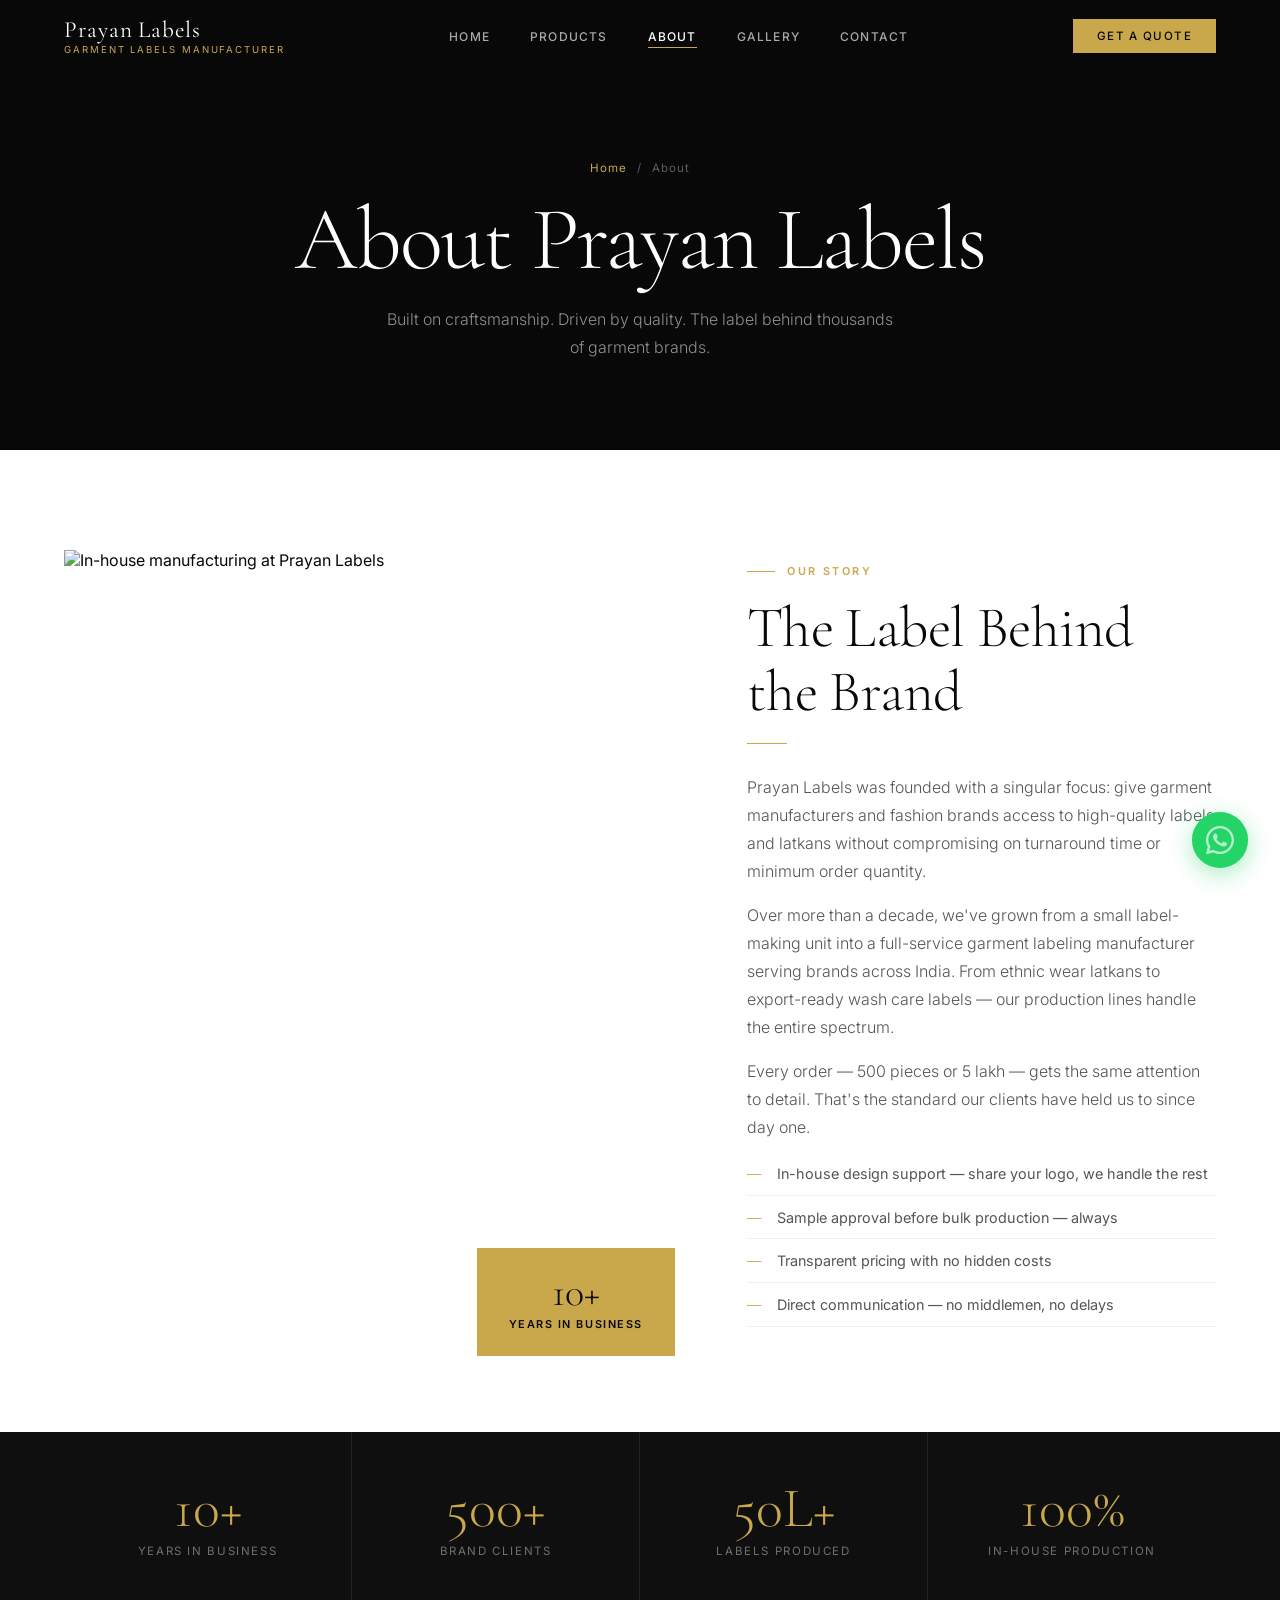
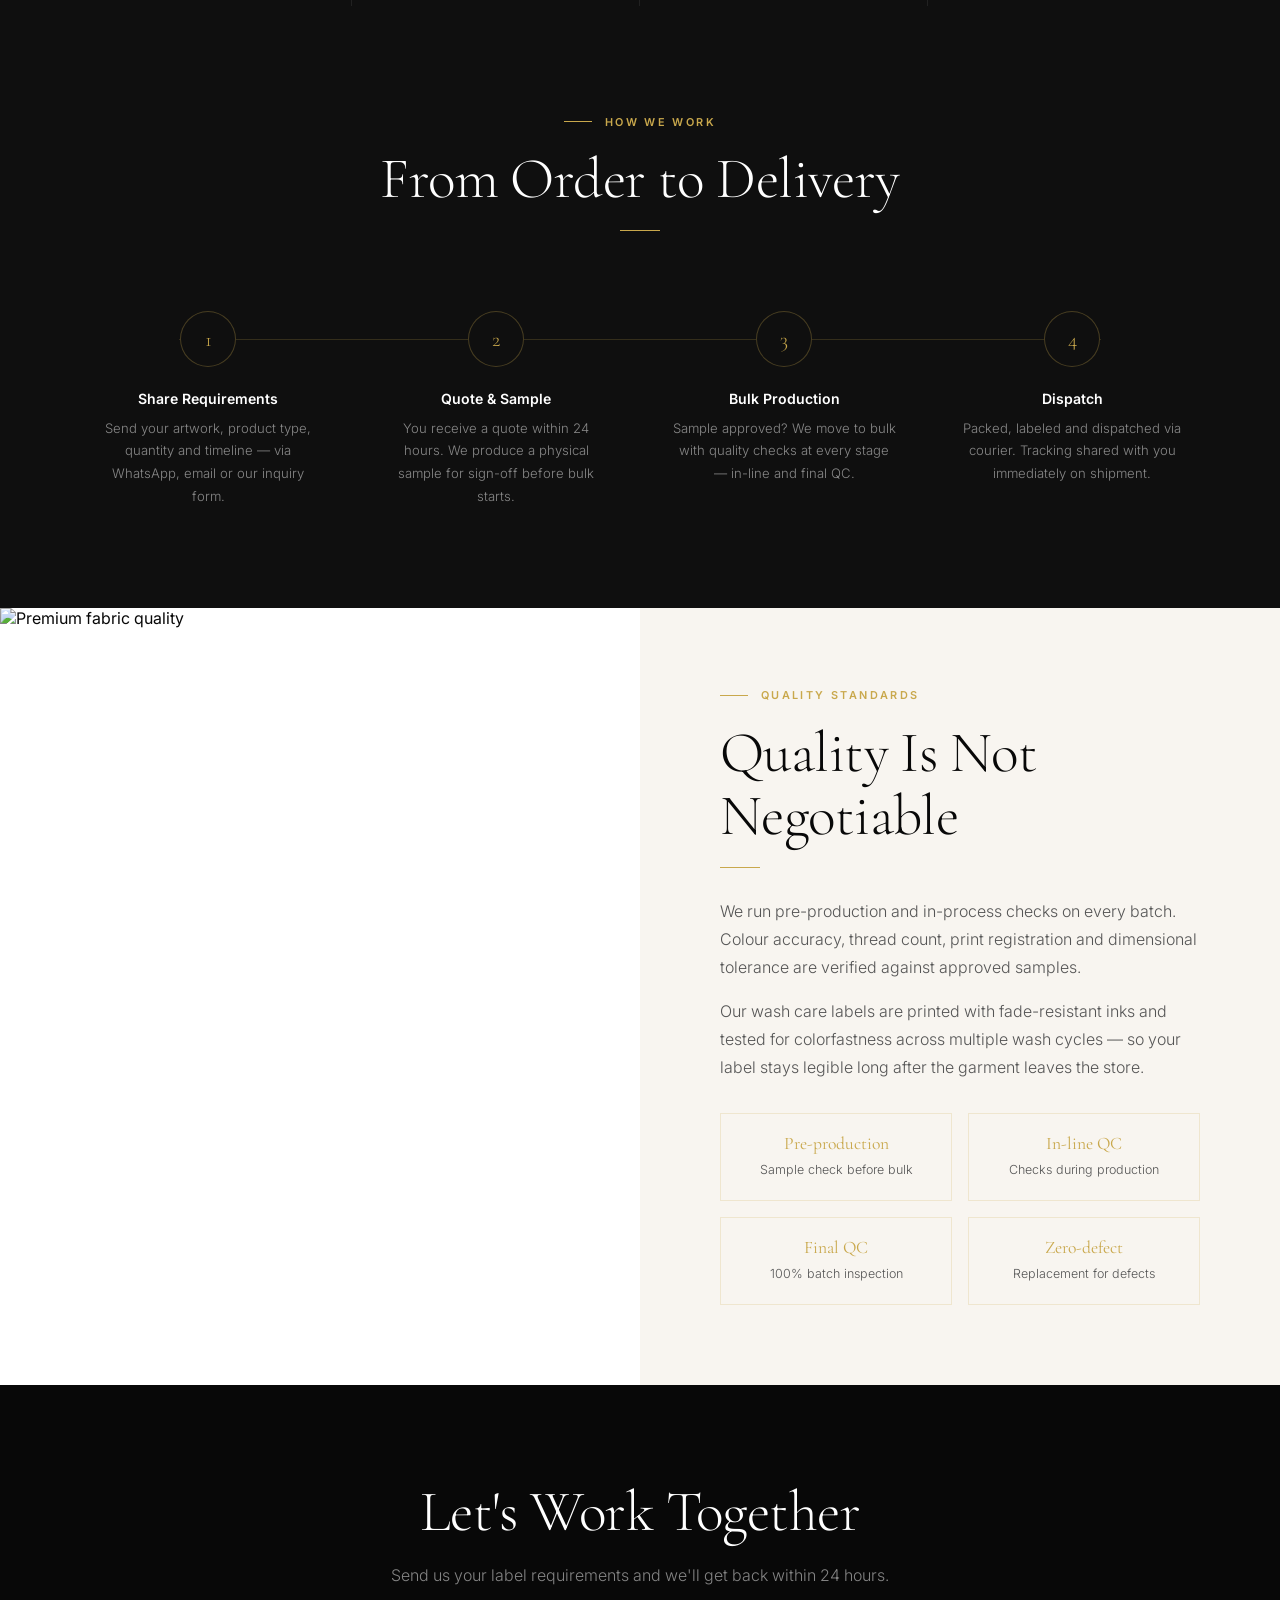
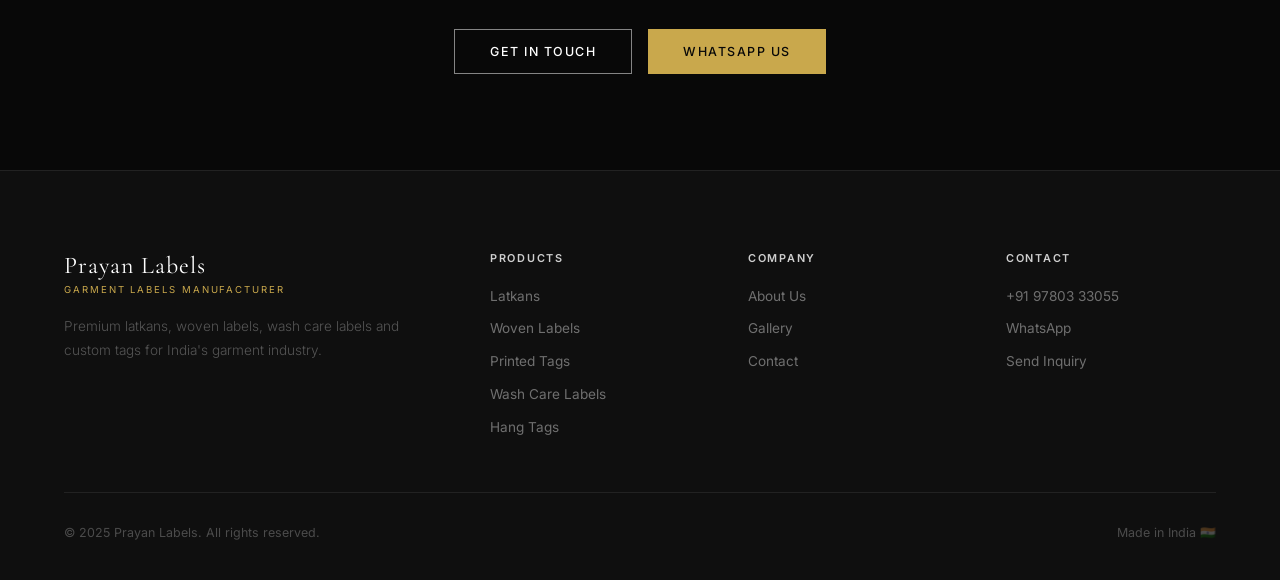
==== about.html @ 13239ad0 "Luxury redesign — editorial layouts, real Unsplash images, Cormorant Garamond typography" ====
<!DOCTYPE html>
<html lang="en">
<head>
  <meta charset="UTF-8" />
  <meta name="viewport" content="width=device-width, initial-scale=1.0" />
  <meta name="description" content="About Prayan Labels — our story, manufacturing capability and quality standards." />
  <title>About Us | Prayan Labels</title>
  <link rel="stylesheet" href="css/style.css" />
  <link rel="icon" href="data:image/svg+xml,<svg xmlns='http://www.w3.org/2000/svg' viewBox='0 0 32 32'><rect width='32' height='32' fill='%23080808'/><text y='23' x='6' font-size='18' fill='%23c9a84c' font-family='Georgia'>P</text></svg>" />
</head>
<body>

<header class="nav nav--transparent">
  <div class="container nav__inner">
    <a href="index.html" class="nav__logo"><span class="nav__logo-name">Prayan Labels</span><span class="nav__logo-tag">Garment Labels Manufacturer</span></a>
    <nav class="nav__links">
      <a href="index.html">Home</a><a href="products.html">Products</a><a href="about.html">About</a><a href="gallery.html">Gallery</a><a href="contact.html">Contact</a>
    </nav>
    <a href="contact.html" class="btn btn-gold nav__cta">Get a Quote</a>
    <button class="nav__hamburger" aria-label="Toggle menu"><span></span><span></span><span></span></button>
  </div>
</header>
<nav class="nav__mobile">
  <a href="index.html">Home</a><a href="products.html">Products</a><a href="about.html">About</a><a href="gallery.html">Gallery</a><a href="contact.html">Contact</a>
  <a href="contact.html" class="btn btn-gold" style="margin-top:0.5rem;justify-content:center;">Get a Quote</a>
</nav>

<main>

<section class="page-hero">
  <div class="page-hero__bg" style="background-image:url('https://images.unsplash.com/photo-1604176354204-9268737fd5b7?auto=format&fit=crop&w=1600&q=80');"></div>
  <div class="page-hero__overlay"></div>
  <div class="page-hero__content">
    <nav class="breadcrumb"><a href="index.html">Home</a><span>/</span><span>About</span></nav>
    <h1>About Prayan Labels</h1>
    <p>Built on craftsmanship. Driven by quality. The label behind thousands of garment brands.</p>
  </div>
</section>

<!-- OUR STORY -->
<section class="section">
  <div class="container">
    <div class="about-grid">
      <div class="about-img-wrap">
        <img src="https://images.unsplash.com/photo-1604176354204-9268737fd5b7?auto=format&fit=crop&w=800&q=80" alt="In-house manufacturing at Prayan Labels" loading="lazy"/>
        <div class="about-badge">
          <strong>10+</strong>
          <span>Years in Business</span>
        </div>
      </div>
      <div>
        <span class="eyebrow">Our Story</span>
        <h2>The Label Behind the Brand</h2>
        <div class="gold-line"></div>
        <p>Prayan Labels was founded with a singular focus: give garment manufacturers and fashion brands access to high-quality labels and latkans without compromising on turnaround time or minimum order quantity.</p>
        <p style="margin-top:1rem;">Over more than a decade, we've grown from a small label-making unit into a full-service garment labeling manufacturer serving brands across India. From ethnic wear latkans to export-ready wash care labels — our production lines handle the entire spectrum.</p>
        <p style="margin-top:1rem;">Every order — 500 pieces or 5 lakh — gets the same attention to detail. That's the standard our clients have held us to since day one.</p>
        <ul class="value-list">
          <li>In-house design support — share your logo, we handle the rest</li>
          <li>Sample approval before bulk production — always</li>
          <li>Transparent pricing with no hidden costs</li>
          <li>Direct communication — no middlemen, no delays</li>
        </ul>
      </div>
    </div>
  </div>
</section>

<!-- STATS -->
<section class="section--dark">
  <div class="container">
    <div class="stats-row">
      <div class="stat"><div class="stat__num">10+</div><div class="stat__label">Years in Business</div></div>
      <div class="stat"><div class="stat__num">500+</div><div class="stat__label">Brand Clients</div></div>
      <div class="stat"><div class="stat__num">50L+</div><div class="stat__label">Labels Produced</div></div>
      <div class="stat"><div class="stat__num">100%</div><div class="stat__label">In-house Production</div></div>
    </div>
  </div>
</section>

<!-- PROCESS -->
<section class="section section--dark">
  <div class="container">
    <div style="text-align:center;margin-bottom:5rem;">
      <span class="eyebrow" style="justify-content:center;">How We Work</span>
      <h2>From Order to Delivery</h2>
      <div class="gold-line gold-line--center"></div>
    </div>
    <div class="process-steps">
      <div class="step">
        <div class="step__num">1</div>
        <h4>Share Requirements</h4>
        <p>Send your artwork, product type, quantity and timeline — via WhatsApp, email or our inquiry form.</p>
      </div>
      <div class="step">
        <div class="step__num">2</div>
        <h4>Quote &amp; Sample</h4>
        <p>You receive a quote within 24 hours. We produce a physical sample for sign-off before bulk starts.</p>
      </div>
      <div class="step">
        <div class="step__num">3</div>
        <h4>Bulk Production</h4>
        <p>Sample approved? We move to bulk with quality checks at every stage — in-line and final QC.</p>
      </div>
      <div class="step">
        <div class="step__num">4</div>
        <h4>Dispatch</h4>
        <p>Packed, labeled and dispatched via courier. Tracking shared with you immediately on shipment.</p>
      </div>
    </div>
  </div>
</section>

<!-- QUALITY EDITORIAL SPLIT -->
<div class="editorial">
  <div class="editorial__img">
    <img src="https://images.unsplash.com/photo-1558769132-cb1aea458c5e?auto=format&fit=crop&w=900&q=80" alt="Premium fabric quality" loading="lazy"/>
  </div>
  <div class="editorial__body">
    <span class="eyebrow">Quality Standards</span>
    <h2>Quality Is Not Negotiable</h2>
    <div class="gold-line"></div>
    <p>We run pre-production and in-process checks on every batch. Colour accuracy, thread count, print registration and dimensional tolerance are verified against approved samples.</p>
    <p style="margin-top:1rem;">Our wash care labels are printed with fade-resistant inks and tested for colorfastness across multiple wash cycles — so your label stays legible long after the garment leaves the store.</p>
    <div style="display:grid;grid-template-columns:1fr 1fr;gap:1rem;margin-top:2rem;">
      <div style="border:1px solid rgba(201,168,76,0.2);padding:1.2rem;text-align:center;">
        <div style="font-family:var(--serif);font-size:1.1rem;color:var(--gold);margin-bottom:0.3rem;">Pre-production</div>
        <p style="font-size:0.78rem;">Sample check before bulk</p>
      </div>
      <div style="border:1px solid rgba(201,168,76,0.2);padding:1.2rem;text-align:center;">
        <div style="font-family:var(--serif);font-size:1.1rem;color:var(--gold);margin-bottom:0.3rem;">In-line QC</div>
        <p style="font-size:0.78rem;">Checks during production</p>
      </div>
      <div style="border:1px solid rgba(201,168,76,0.2);padding:1.2rem;text-align:center;">
        <div style="font-family:var(--serif);font-size:1.1rem;color:var(--gold);margin-bottom:0.3rem;">Final QC</div>
        <p style="font-size:0.78rem;">100% batch inspection</p>
      </div>
      <div style="border:1px solid rgba(201,168,76,0.2);padding:1.2rem;text-align:center;">
        <div style="font-family:var(--serif);font-size:1.1rem;color:var(--gold);margin-bottom:0.3rem;">Zero-defect</div>
        <p style="font-size:0.78rem;">Replacement for defects</p>
      </div>
    </div>
  </div>
</div>

<section class="cta-banner">
  <div class="cta-banner__bg" style="background-image:url('https://images.unsplash.com/photo-1469334031218-e382a71b716b?auto=format&fit=crop&w=1600&q=80');"></div>
  <div class="container cta-banner__content">
    <h2>Let's Work Together</h2>
    <p>Send us your label requirements and we'll get back within 24 hours.</p>
    <div class="cta-actions">
      <a href="contact.html" class="btn btn-outline-white">Get in Touch</a>
      <a href="https://wa.me/919780333055" target="_blank" rel="noopener" class="btn btn-gold">WhatsApp Us</a>
    </div>
  </div>
</section>

</main>

<footer class="footer">
  <div class="container">
    <div class="footer__grid">
      <div><div class="footer__brand-name">Prayan Labels</div><div class="footer__brand-tag">Garment Labels Manufacturer</div><p class="footer__desc">Premium latkans, woven labels, wash care labels and custom tags for India's garment industry.</p></div>
      <div class="footer__col"><h5>Products</h5><ul><li><a href="products.html#latkans">Latkans</a></li><li><a href="products.html#woven">Woven Labels</a></li><li><a href="products.html#printed">Printed Tags</a></li><li><a href="products.html#washcare">Wash Care Labels</a></li><li><a href="products.html#hang">Hang Tags</a></li></ul></div>
      <div class="footer__col"><h5>Company</h5><ul><li><a href="about.html">About Us</a></li><li><a href="gallery.html">Gallery</a></li><li><a href="contact.html">Contact</a></li></ul></div>
      <div class="footer__col"><h5>Contact</h5><ul><li><a href="tel:+919780333055">+91 97803 33055</a></li><li><a href="https://wa.me/919780333055" target="_blank" rel="noopener">WhatsApp</a></li><li><a href="contact.html">Send Inquiry</a></li></ul></div>
    </div>
    <div class="footer__bottom"><span>© 2025 Prayan Labels. All rights reserved.</span><span>Made in India 🇮🇳</span></div>
  </div>
</footer>

<a href="https://wa.me/919780333055?text=Hello%2C%20I%27m%20interested%20in%20your%20labels%20and%20latkans." class="wa-float" target="_blank" rel="noopener" aria-label="Chat on WhatsApp">
  <svg viewBox="0 0 24 24"><path d="M17.472 14.382c-.297-.149-1.758-.867-2.03-.967-.273-.099-.471-.148-.67.15-.197.297-.767.966-.94 1.164-.173.199-.347.223-.644.075-.297-.15-1.255-.463-2.39-1.475-.883-.788-1.48-1.761-1.653-2.059-.173-.297-.018-.458.13-.606.134-.133.298-.347.446-.52.149-.174.198-.298.298-.497.099-.198.05-.371-.025-.52-.075-.149-.669-1.612-.916-2.207-.242-.579-.487-.5-.669-.51-.173-.008-.371-.01-.57-.01-.198 0-.52.074-.792.372-.272.297-1.04 1.016-1.04 2.479 0 1.462 1.065 2.875 1.213 3.074.149.198 2.096 3.2 5.077 4.487.709.306 1.262.489 1.694.625.712.227 1.36.195 1.871.118.571-.085 1.758-.719 2.006-1.413.248-.694.248-1.289.173-1.413-.074-.124-.272-.198-.57-.347z"/><path d="M12 0C5.373 0 0 5.373 0 12c0 2.123.554 4.112 1.525 5.84L.057 23.486a.5.5 0 00.614.614l5.644-1.468A11.953 11.953 0 0012 24c6.627 0 12-5.373 12-12S18.627 0 12 0zm0 22c-1.96 0-3.803-.537-5.38-1.47l-.386-.232-3.35.871.871-3.35-.232-.386A9.96 9.96 0 012 12C2 6.477 6.477 2 12 2s10 4.477 10 10-4.477 10-10 10z"/></svg>
</a>
<script src="js/main.js"></script>
</body>
</html>
---- css/style.css ----
/* =============================================
   PRAYAN LABELS — Luxury Redesign
   Palette: Jet Black / Champagne Gold / White
   ============================================= */

@import url('https://fonts.googleapis.com/css2?family=Cormorant+Garamond:ital,wght@0,300;0,400;0,600;0,700;1,300;1,400&family=Inter:wght@300;400;500;600&display=swap');

/* ---------- Variables ---------- */
:root {
  --black:      #080808;
  --off-black:  #0f0f0f;
  --charcoal:   #1c1c1c;
  --mid-grey:   #555;
  --light-grey: #999;
  --border:     rgba(255,255,255,0.08);
  --cream:      #f8f5f0;
  --off-white:  #f2ede8;
  --white:      #ffffff;
  --gold:       #c9a84c;
  --gold-light: #e2c27a;
  --gold-dark:  #9a7a30;
  --gold-dim:   rgba(201,168,76,0.15);

  --serif:  'Cormorant Garamond', Georgia, serif;
  --sans:   'Inter', system-ui, sans-serif;

  --nav-h:  72px;
  --max-w:  1240px;
  --r:      4px;
  --r-lg:   12px;
  --ease:   cubic-bezier(0.25, 0.46, 0.45, 0.94);
}

/* ---------- Reset ---------- */
*, *::before, *::after { box-sizing: border-box; margin: 0; padding: 0; }
html { scroll-behavior: smooth; font-size: 16px; }
body {
  font-family: var(--sans);
  background: var(--white);
  color: var(--black);
  -webkit-font-smoothing: antialiased;
  overflow-x: hidden;
}
img { display: block; max-width: 100%; height: auto; }
a { color: inherit; text-decoration: none; }
ul { list-style: none; }
button { cursor: pointer; border: none; background: none; font-family: inherit; }

/* ---------- Container ---------- */
.container { width: 90%; max-width: var(--max-w); margin-inline: auto; }

/* ---------- Typography ---------- */
h1, h2, h3, h4 { font-family: var(--serif); line-height: 1.1; }
h1 { font-size: clamp(3rem, 7vw, 6.5rem); font-weight: 300; letter-spacing: -0.02em; }
h2 { font-size: clamp(2.2rem, 4.5vw, 4rem); font-weight: 300; letter-spacing: -0.01em; }
h3 { font-size: clamp(1.4rem, 2.5vw, 2rem); font-weight: 400; }
h4 { font-size: 1.1rem; font-weight: 600; font-family: var(--sans); }
p  { line-height: 1.75; color: var(--mid-grey); font-weight: 300; }

.eyebrow {
  display: inline-flex;
  align-items: center;
  gap: 0.8rem;
  font-family: var(--sans);
  font-size: 0.68rem;
  font-weight: 600;
  letter-spacing: 0.22em;
  text-transform: uppercase;
  color: var(--gold);
  margin-bottom: 1.2rem;
}
.eyebrow::before {
  content: '';
  display: block;
  width: 28px;
  height: 1px;
  background: var(--gold);
}

.gold-line {
  width: 40px;
  height: 1px;
  background: var(--gold);
  margin: 1.2rem 0 1.8rem;
}
.gold-line--center { margin-inline: auto; }

/* ---------- Buttons ---------- */
.btn {
  display: inline-flex;
  align-items: center;
  gap: 0.6rem;
  padding: 0.9rem 2.2rem;
  font-family: var(--sans);
  font-size: 0.78rem;
  font-weight: 500;
  letter-spacing: 0.12em;
  text-transform: uppercase;
  border-radius: 0;
  transition: all 0.3s var(--ease);
  white-space: nowrap;
}

.btn-gold {
  background: var(--gold);
  color: var(--black);
}
.btn-gold:hover {
  background: var(--gold-light);
  transform: translateY(-2px);
  box-shadow: 0 8px 30px rgba(201,168,76,0.3);
}

.btn-dark {
  background: var(--black);
  color: var(--white);
  border: 1px solid var(--black);
}
.btn-dark:hover {
  background: var(--charcoal);
  transform: translateY(-2px);
}

.btn-outline-dark {
  border: 1px solid var(--black);
  color: var(--black);
}
.btn-outline-dark:hover {
  background: var(--black);
  color: var(--white);
}

.btn-outline-white {
  border: 1px solid rgba(255,255,255,0.5);
  color: var(--white);
}
.btn-outline-white:hover {
  border-color: var(--white);
  background: rgba(255,255,255,0.08);
}

/* ---------- NAV ---------- */
.nav {
  position: fixed;
  top: 0; left: 0; right: 0;
  z-index: 999;
  height: var(--nav-h);
  transition: background 0.4s, box-shadow 0.4s;
}
.nav--transparent { background: transparent; }
.nav--solid {
  background: rgba(8,8,8,0.96);
  backdrop-filter: blur(16px);
  box-shadow: 0 1px 0 var(--border);
}

.nav__inner {
  display: flex;
  align-items: center;
  justify-content: space-between;
  height: 100%;
}

.nav__logo {
  display: flex;
  flex-direction: column;
  line-height: 1.15;
}
.nav__logo-name {
  font-family: var(--serif);
  font-size: 1.45rem;
  font-weight: 400;
  color: var(--white);
  letter-spacing: 0.04em;
}
.nav__logo-tag {
  font-size: 0.6rem;
  letter-spacing: 0.2em;
  text-transform: uppercase;
  color: var(--gold);
}

.nav__links {
  display: flex;
  align-items: center;
  gap: 2.5rem;
}
.nav__links a {
  font-size: 0.75rem;
  font-weight: 500;
  letter-spacing: 0.1em;
  text-transform: uppercase;
  color: rgba(255,255,255,0.65);
  position: relative;
  transition: color 0.25s;
}
.nav__links a::after {
  content: '';
  position: absolute;
  bottom: -4px; left: 0;
  width: 0; height: 1px;
  background: var(--gold);
  transition: width 0.3s var(--ease);
}
.nav__links a:hover,
.nav__links a.active { color: var(--white); }
.nav__links a:hover::after,
.nav__links a.active::after { width: 100%; }

.nav__cta {
  font-size: 0.72rem;
  padding: 0.65rem 1.5rem;
}

.nav__hamburger {
  display: none;
  flex-direction: column;
  gap: 5px;
  padding: 4px;
}
.nav__hamburger span {
  display: block;
  width: 24px; height: 1.5px;
  background: var(--white);
  border-radius: 1px;
  transition: all 0.3s;
}
.nav__hamburger.open span:nth-child(1) { transform: translateY(6.5px) rotate(45deg); }
.nav__hamburger.open span:nth-child(2) { opacity: 0; }
.nav__hamburger.open span:nth-child(3) { transform: translateY(-6.5px) rotate(-45deg); }

.nav__mobile {
  display: none;
  position: fixed;
  top: var(--nav-h); left: 0; right: 0;
  background: var(--off-black);
  border-bottom: 1px solid var(--border);
  padding: 2rem 5%;
  flex-direction: column;
  gap: 1.5rem;
  z-index: 998;
}
.nav__mobile a {
  font-size: 0.85rem;
  font-weight: 500;
  letter-spacing: 0.08em;
  text-transform: uppercase;
  color: rgba(255,255,255,0.6);
  padding-bottom: 1rem;
  border-bottom: 1px solid var(--border);
  transition: color 0.2s;
}
.nav__mobile a:hover { color: var(--gold); }
.nav__mobile.open { display: flex; }

/* ---------- HERO ---------- */
.hero {
  min-height: 100vh;
  display: grid;
  place-items: center;
  position: relative;
  overflow: hidden;
  background: var(--black);
}

.hero__bg {
  position: absolute;
  inset: 0;
  background-size: cover;
  background-position: center;
  background-attachment: fixed;
  opacity: 0.45;
  transform: scale(1.05);
  transition: transform 8s ease;
}
.hero__bg.loaded { transform: scale(1); }

.hero__overlay {
  position: absolute;
  inset: 0;
  background: linear-gradient(
    160deg,
    rgba(8,8,8,0.8) 0%,
    rgba(8,8,8,0.4) 50%,
    rgba(8,8,8,0.75) 100%
  );
}

.hero__content {
  position: relative;
  z-index: 2;
  text-align: center;
  padding: 8rem 1rem 6rem;
  max-width: 900px;
}

.hero__eyebrow {
  display: inline-flex;
  align-items: center;
  gap: 1rem;
  font-size: 0.68rem;
  font-weight: 500;
  letter-spacing: 0.28em;
  text-transform: uppercase;
  color: var(--gold);
  margin-bottom: 2rem;
}
.hero__eyebrow span { width: 40px; height: 1px; background: var(--gold); display: block; }

.hero h1 {
  color: var(--white);
  margin-bottom: 1.5rem;
  font-style: italic;
}
.hero h1 em { font-style: normal; color: var(--gold); }

.hero__sub {
  font-size: 1.1rem;
  color: rgba(255,255,255,0.55);
  max-width: 520px;
  margin: 0 auto 3rem;
  font-weight: 300;
  line-height: 1.8;
}

.hero__actions {
  display: flex;
  gap: 1rem;
  justify-content: center;
  flex-wrap: wrap;
}

.hero__scroll {
  position: absolute;
  bottom: 2.5rem;
  left: 50%;
  transform: translateX(-50%);
  display: flex;
  flex-direction: column;
  align-items: center;
  gap: 0.5rem;
  cursor: pointer;
}
.hero__scroll-text {
  font-size: 0.62rem;
  letter-spacing: 0.2em;
  text-transform: uppercase;
  color: rgba(255,255,255,0.35);
  writing-mode: vertical-lr;
  transform: rotate(180deg);
}
.hero__scroll-line {
  width: 1px;
  height: 50px;
  background: linear-gradient(to bottom, rgba(201,168,76,0.8), transparent);
  animation: scrollLine 2s ease-in-out infinite;
}
@keyframes scrollLine {
  0%,100% { opacity:1; transform: scaleY(1) translateY(0); }
  50% { opacity:0.4; transform: scaleY(0.6) translateY(10px); }
}

/* ---------- MARQUEE ---------- */
.marquee-strip {
  background: var(--gold);
  padding: 0.9rem 0;
  overflow: hidden;
}
.marquee-track {
  display: flex;
  gap: 3rem;
  white-space: nowrap;
  animation: marquee 30s linear infinite;
  width: max-content;
}
.marquee-item {
  display: flex;
  align-items: center;
  gap: 0.8rem;
  font-size: 0.7rem;
  font-weight: 600;
  letter-spacing: 0.16em;
  text-transform: uppercase;
  color: var(--black);
}
@keyframes marquee {
  from { transform: translateX(0); }
  to   { transform: translateX(-50%); }
}

/* ---------- SECTIONS ---------- */
.section { padding: 100px 0; }
.section--sm { padding: 60px 0; }
.section--dark {
  background: var(--off-black);
  color: var(--white);
}
.section--dark h2, .section--dark h3 { color: var(--white); }
.section--dark p { color: rgba(255,255,255,0.5); }
.section--cream { background: var(--cream); }

/* ---------- EDITORIAL SPLIT ---------- */
.editorial {
  display: grid;
  grid-template-columns: 1fr 1fr;
  min-height: 600px;
}
.editorial--reverse { direction: rtl; }
.editorial--reverse > * { direction: ltr; }

.editorial__img {
  overflow: hidden;
  position: relative;
}
.editorial__img img {
  width: 100%;
  height: 100%;
  object-fit: cover;
  transition: transform 0.8s var(--ease);
}
.editorial__img:hover img { transform: scale(1.04); }

.editorial__body {
  display: flex;
  flex-direction: column;
  justify-content: center;
  padding: 5rem;
  background: var(--cream);
}
.editorial__body--dark {
  background: var(--off-black);
}
.editorial__body--dark h2,
.editorial__body--dark h3 { color: var(--white); }
.editorial__body--dark p { color: rgba(255,255,255,0.5); }

/* ---------- PRODUCT CARD ---------- */
.products-grid {
  display: grid;
  grid-template-columns: repeat(auto-fill, minmax(300px, 1fr));
  gap: 1.5px;
  background: rgba(0,0,0,0.08);
  border: 1.5px solid rgba(0,0,0,0.08);
}

.product-card {
  overflow: hidden;
  position: relative;
  background: var(--white);
  cursor: pointer;
}
.product-card:hover .product-card__img img { transform: scale(1.07); }
.product-card:hover .product-card__overlay { opacity: 1; }

.product-card__img {
  overflow: hidden;
  aspect-ratio: 3/2;
  background: var(--cream);
}
.product-card__img img {
  width: 100%; height: 100%;
  object-fit: cover;
  transition: transform 0.7s var(--ease);
}

.product-card__overlay {
  position: absolute;
  inset: 0;
  background: linear-gradient(to top, rgba(8,8,8,0.85) 0%, rgba(8,8,8,0.1) 60%);
  opacity: 0;
  transition: opacity 0.4s;
  display: flex;
  align-items: flex-end;
  padding: 1.5rem;
}
.product-card__overlay-cta {
  font-size: 0.72rem;
  letter-spacing: 0.14em;
  text-transform: uppercase;
  color: var(--gold);
  font-weight: 500;
  display: flex;
  align-items: center;
  gap: 0.5rem;
}
.product-card__overlay-cta::after {
  content: '→';
}

.product-card__body { padding: 1.6rem; }
.product-card__tag {
  font-size: 0.65rem;
  font-weight: 600;
  letter-spacing: 0.16em;
  text-transform: uppercase;
  color: var(--gold);
  margin-bottom: 0.5rem;
}
.product-card__name {
  font-family: var(--serif);
  font-size: 1.35rem;
  font-weight: 400;
  margin-bottom: 0.5rem;
  letter-spacing: 0.01em;
}
.product-card__desc { font-size: 0.85rem; line-height: 1.7; }

/* ---------- PRODUCTS GRID (products page) ---------- */
.products-full-grid {
  display: grid;
  grid-template-columns: repeat(auto-fill, minmax(320px, 1fr));
  gap: 2rem;
}
.product-full-card {
  border: 1px solid rgba(0,0,0,0.08);
  overflow: hidden;
  transition: box-shadow 0.35s, transform 0.35s;
}
.product-full-card:hover {
  box-shadow: 0 20px 60px rgba(0,0,0,0.12);
  transform: translateY(-4px);
}
.product-full-card__img {
  overflow: hidden;
  aspect-ratio: 4/3;
  background: var(--cream);
}
.product-full-card__img img {
  width:100%; height:100%;
  object-fit:cover;
  transition: transform 0.7s var(--ease);
}
.product-full-card:hover .product-full-card__img img { transform: scale(1.06); }
.product-full-card__body { padding: 1.8rem; }
.product-full-card__tag {
  font-size: 0.65rem;
  font-weight: 600;
  letter-spacing: 0.16em;
  text-transform: uppercase;
  color: var(--gold);
  margin-bottom: 0.5rem;
}
.product-full-card__name {
  font-family: var(--serif);
  font-size: 1.5rem;
  font-weight: 400;
  margin-bottom: 0.6rem;
}
.product-full-card__desc { font-size: 0.88rem; }

/* ---------- STATS ---------- */
.stats-row {
  display: grid;
  grid-template-columns: repeat(4, 1fr);
}
.stat {
  padding: 3rem 2rem;
  text-align: center;
  border-right: 1px solid var(--border);
}
.stat:last-child { border-right: none; }
.stat__num {
  font-family: var(--serif);
  font-size: 3.5rem;
  font-weight: 300;
  color: var(--gold);
  line-height: 1;
  margin-bottom: 0.5rem;
}
.stat__label {
  font-size: 0.72rem;
  letter-spacing: 0.14em;
  text-transform: uppercase;
  color: rgba(255,255,255,0.4);
}

/* ---------- USP GRID ---------- */
.usp-grid {
  display: grid;
  grid-template-columns: repeat(auto-fill, minmax(240px, 1fr));
  gap: 3rem;
}
.usp-card { }
.usp-card__icon {
  width: 44px; height: 44px;
  border: 1px solid rgba(201,168,76,0.3);
  display: flex;
  align-items: center;
  justify-content: center;
  margin-bottom: 1.2rem;
  color: var(--gold);
}
.usp-card h4 { font-family: var(--sans); margin-bottom: 0.6rem; font-size: 0.95rem; }
.usp-card p { font-size: 0.88rem; }

/* ---------- GALLERY ---------- */
.gallery-grid-luxury {
  display: grid;
  grid-template-columns: repeat(12, 1fr);
  grid-template-rows: auto;
  gap: 6px;
}
.gallery-item-luxury {
  overflow: hidden;
  background: var(--cream);
  cursor: pointer;
}
.gallery-item-luxury img {
  width: 100%; height: 100%;
  object-fit: cover;
  transition: transform 0.6s var(--ease);
  display: block;
}
.gallery-item-luxury:hover img { transform: scale(1.06); }

/* Asymmetric layout */
.g1 { grid-column: span 7; min-height: 480px; }
.g2 { grid-column: span 5; min-height: 480px; }
.g3 { grid-column: span 4; min-height: 360px; }
.g4 { grid-column: span 4; min-height: 360px; }
.g5 { grid-column: span 4; min-height: 360px; }
.g6 { grid-column: span 6; min-height: 360px; }
.g7 { grid-column: span 6; min-height: 360px; }

/* ---------- ABOUT PAGE ---------- */
.about-grid {
  display: grid;
  grid-template-columns: 5fr 4fr;
  gap: 6rem;
  align-items: center;
}
.about-img-wrap {
  position: relative;
}
.about-img-wrap img {
  width: 100%;
  aspect-ratio: 3/4;
  object-fit: cover;
}
.about-badge {
  position: absolute;
  bottom: -1.5rem;
  right: -1.5rem;
  background: var(--gold);
  color: var(--black);
  padding: 1.5rem 2rem;
  text-align: center;
}
.about-badge strong {
  display: block;
  font-family: var(--serif);
  font-size: 2.5rem;
  font-weight: 300;
  line-height: 1;
}
.about-badge span {
  font-size: 0.68rem;
  letter-spacing: 0.14em;
  text-transform: uppercase;
  font-weight: 600;
}

.value-list { margin-top: 1.5rem; display: flex; flex-direction: column; gap: 0.8rem; }
.value-list li {
  display: flex;
  align-items: flex-start;
  gap: 1rem;
  font-size: 0.9rem;
  color: var(--mid-grey);
  padding-bottom: 0.8rem;
  border-bottom: 1px solid rgba(0,0,0,0.06);
}
.value-list li::before {
  content: '—';
  color: var(--gold);
  flex-shrink: 0;
  font-weight: 300;
}

/* ---------- PROCESS STEPS ---------- */
.process-steps {
  display: grid;
  grid-template-columns: repeat(4, 1fr);
  gap: 0;
  position: relative;
}
.process-steps::before {
  content: '';
  position: absolute;
  top: 28px;
  left: 10%;
  right: 10%;
  height: 1px;
  background: rgba(201,168,76,0.2);
}
.step {
  padding: 0 2rem;
  text-align: center;
  position: relative;
}
.step__num {
  width: 56px; height: 56px;
  border: 1px solid rgba(201,168,76,0.3);
  border-radius: 50%;
  display: flex;
  align-items: center;
  justify-content: center;
  font-family: var(--serif);
  font-size: 1.3rem;
  font-weight: 300;
  color: var(--gold);
  margin: 0 auto 1.5rem;
  background: var(--off-black);
  position: relative;
  z-index: 1;
}
.step h4 { font-family: var(--sans); font-size: 0.88rem; margin-bottom: 0.6rem; color: var(--white); }
.step p { font-size: 0.82rem; }

/* ---------- CONTACT ---------- */
.contact-wrap {
  display: grid;
  grid-template-columns: 5fr 7fr;
  gap: 5rem;
  align-items: start;
}
.contact-info-item {
  display: flex;
  gap: 1.2rem;
  margin-bottom: 2rem;
  padding-bottom: 2rem;
  border-bottom: 1px solid rgba(0,0,0,0.07);
}
.contact-info-item:last-child { border-bottom: none; }
.contact-icon {
  width: 42px; height: 42px;
  border: 1px solid rgba(201,168,76,0.25);
  display: flex;
  align-items: center;
  justify-content: center;
  color: var(--gold);
  flex-shrink: 0;
}
.contact-label {
  font-size: 0.65rem;
  letter-spacing: 0.14em;
  text-transform: uppercase;
  color: var(--light-grey);
  margin-bottom: 0.3rem;
}
.contact-value { font-weight: 500; font-size: 0.95rem; }

.form-wrap { background: var(--cream); padding: 3rem; }
.form-group { margin-bottom: 1.2rem; }
.form-group label {
  display: block;
  font-size: 0.7rem;
  font-weight: 600;
  letter-spacing: 0.12em;
  text-transform: uppercase;
  color: var(--mid-grey);
  margin-bottom: 0.5rem;
}
.form-group input,
.form-group textarea,
.form-group select {
  width: 100%;
  padding: 0.9rem 1rem;
  border: 1px solid rgba(0,0,0,0.12);
  border-radius: 0;
  font-family: var(--sans);
  font-size: 0.92rem;
  background: var(--white);
  color: var(--black);
  outline: none;
  transition: border-color 0.2s;
  appearance: none;
}
.form-group input:focus,
.form-group textarea:focus,
.form-group select:focus { border-color: var(--gold); }
.form-group textarea { resize: vertical; min-height: 120px; }
.form-row { display: grid; grid-template-columns: 1fr 1fr; gap: 1rem; }

/* ---------- PAGE HERO (inner pages) ---------- */
.page-hero {
  min-height: 50vh;
  display: grid;
  place-items: center;
  position: relative;
  overflow: hidden;
  background: var(--black);
  text-align: center;
  padding-top: var(--nav-h);
}
.page-hero__bg {
  position: absolute;
  inset: 0;
  background-size: cover;
  background-position: center;
  opacity: 0.3;
}
.page-hero__overlay {
  position: absolute;
  inset: 0;
  background: linear-gradient(to bottom, rgba(8,8,8,0.6), rgba(8,8,8,0.8));
}
.page-hero__content {
  position: relative;
  z-index: 2;
  padding: 4rem 1rem;
}
.page-hero h1 { color: var(--white); margin-bottom: 1rem; }
.page-hero p { color: rgba(255,255,255,0.55); max-width: 520px; margin-inline: auto; }

.breadcrumb {
  display: flex;
  justify-content: center;
  gap: 0.6rem;
  font-size: 0.72rem;
  letter-spacing: 0.1em;
  color: rgba(255,255,255,0.35);
  margin-bottom: 1rem;
}
.breadcrumb a { color: var(--gold); }

/* ---------- CTA BANNER ---------- */
.cta-banner {
  background: var(--black);
  padding: 6rem 0;
  text-align: center;
  position: relative;
  overflow: hidden;
}
.cta-banner__bg {
  position: absolute;
  inset: 0;
  background-size: cover;
  background-position: center;
  opacity: 0.12;
}
.cta-banner__content { position: relative; z-index: 1; }
.cta-banner h2 { color: var(--white); margin-bottom: 1rem; }
.cta-banner p { color: rgba(255,255,255,0.5); margin-bottom: 2.5rem; }
.cta-banner .cta-actions {
  display: flex;
  gap: 1rem;
  justify-content: center;
  flex-wrap: wrap;
}

/* ---------- FOOTER ---------- */
.footer {
  background: var(--off-black);
  border-top: 1px solid var(--border);
  padding: 5rem 0 2.5rem;
}
.footer__grid {
  display: grid;
  grid-template-columns: 1.8fr 1fr 1fr 1fr;
  gap: 3rem;
  padding-bottom: 3.5rem;
  border-bottom: 1px solid var(--border);
  margin-bottom: 2rem;
}
.footer__brand-name {
  font-family: var(--serif);
  font-size: 1.5rem;
  color: var(--white);
  letter-spacing: 0.04em;
  margin-bottom: 0.2rem;
}
.footer__brand-tag {
  font-size: 0.6rem;
  letter-spacing: 0.2em;
  text-transform: uppercase;
  color: var(--gold);
  margin-bottom: 1.2rem;
}
.footer__desc { font-size: 0.85rem; line-height: 1.8; }
.footer__col h5 {
  font-family: var(--sans);
  font-size: 0.68rem;
  font-weight: 600;
  letter-spacing: 0.16em;
  text-transform: uppercase;
  color: rgba(255,255,255,0.8);
  margin-bottom: 1.2rem;
}
.footer__col ul { display: flex; flex-direction: column; gap: 0.8rem; }
.footer__col ul li a {
  font-size: 0.85rem;
  color: rgba(255,255,255,0.4);
  transition: color 0.2s;
}
.footer__col ul li a:hover { color: var(--gold); }
.footer__bottom {
  display: flex;
  justify-content: space-between;
  align-items: center;
  font-size: 0.78rem;
  color: rgba(255,255,255,0.25);
}

/* ---------- WHATSAPP FLOAT ---------- */
.wa-float {
  position: fixed;
  bottom: 2rem; right: 2rem;
  z-index: 900;
  width: 56px; height: 56px;
  background: #25d366;
  border-radius: 50%;
  display: flex;
  align-items: center;
  justify-content: center;
  box-shadow: 0 6px 24px rgba(37,211,102,0.4);
  transition: transform 0.25s, box-shadow 0.25s;
}
.wa-float:hover { transform: scale(1.1); box-shadow: 0 10px 36px rgba(37,211,102,0.5); }
.wa-float svg { width: 28px; height: 28px; fill: #fff; }
.wa-float::before {
  content: '';
  position: absolute;
  inset: 0;
  border-radius: 50%;
  background: #25d366;
  opacity: 0.35;
  animation: waPulse 2.8s ease-out infinite;
}
@keyframes waPulse {
  0%   { transform: scale(1); opacity: 0.35; }
  100% { transform: scale(2.2); opacity: 0; }
}

/* ---------- CLIENTS GRID ---------- */
.clients-grid {
  display: grid;
  grid-template-columns: repeat(auto-fill, minmax(160px, 1fr));
  gap: 1px;
  background: rgba(0,0,0,0.07);
}
.client-logo {
  aspect-ratio: 3/2;
  background: var(--white);
  display: flex;
  align-items: center;
  justify-content: center;
  font-size: 0.68rem;
  letter-spacing: 0.12em;
  text-transform: uppercase;
  color: var(--light-grey);
  transition: background 0.2s;
}
.client-logo:hover { background: var(--cream); }

/* ---------- TESTIMONIAL ---------- */
.testimonial-grid {
  display: grid;
  grid-template-columns: repeat(auto-fit, minmax(300px, 1fr));
  gap: 1.5px;
  background: rgba(0,0,0,0.07);
}
.testimonial-card {
  background: var(--white);
  padding: 2.5rem;
}
.testimonial-card blockquote {
  font-family: var(--serif);
  font-size: 1.15rem;
  font-style: italic;
  font-weight: 300;
  line-height: 1.7;
  color: var(--black);
  margin-bottom: 1.5rem;
}
.testimonial-card blockquote::before {
  content: '"';
  font-size: 3rem;
  color: var(--gold);
  line-height: 0;
  vertical-align: -0.5rem;
  margin-right: 0.2rem;
  font-family: var(--serif);
}
.testimonial-cite { font-size: 0.8rem; color: var(--light-grey); }
.testimonial-cite strong { display: block; color: var(--black); font-size: 0.88rem; margin-bottom: 0.2rem; }

/* ---------- FAQ ---------- */
.faq-list { max-width: 720px; margin: 0 auto; }
.faq-item {
  border-bottom: 1px solid rgba(0,0,0,0.08);
}
.faq-item summary {
  list-style: none;
  padding: 1.4rem 0;
  display: flex;
  justify-content: space-between;
  align-items: center;
  cursor: pointer;
  font-weight: 500;
  font-size: 0.95rem;
}
.faq-item summary::-webkit-details-marker { display: none; }
.faq-item summary .faq-icon {
  width: 24px; height: 24px;
  border: 1px solid rgba(201,168,76,0.4);
  display: flex; align-items: center; justify-content: center;
  color: var(--gold);
  font-size: 1rem;
  flex-shrink: 0;
  transition: transform 0.3s;
}
.faq-item[open] summary .faq-icon { transform: rotate(45deg); }
.faq-body { padding: 0 0 1.4rem; font-size: 0.9rem; color: var(--mid-grey); line-height: 1.8; }

/* ---------- FADE IN ON SCROLL ---------- */
.reveal {
  opacity: 0;
  transform: translateY(30px);
  transition: opacity 0.7s var(--ease), transform 0.7s var(--ease);
}
.reveal.visible { opacity: 1; transform: none; }
.reveal-delay-1 { transition-delay: 0.1s; }
.reveal-delay-2 { transition-delay: 0.2s; }
.reveal-delay-3 { transition-delay: 0.3s; }

/* ---------- RESPONSIVE ---------- */
@media (max-width: 1024px) {
  .editorial { grid-template-columns: 1fr; min-height: auto; }
  .editorial--reverse { direction: ltr; }
  .editorial__body { padding: 3rem; }
  .about-grid { grid-template-columns: 1fr; gap: 3rem; }
  .process-steps { grid-template-columns: 1fr 1fr; gap: 3rem; }
  .process-steps::before { display: none; }
  .stats-row { grid-template-columns: 1fr 1fr; }
  .stat { border-bottom: 1px solid var(--border); }
  .stat:nth-child(2n) { border-right: none; }
  .footer__grid { grid-template-columns: 1fr 1fr; gap: 2.5rem; }
  .gallery-grid-luxury { grid-template-columns: repeat(6, 1fr); }
  .g1, .g2, .g3, .g4, .g5, .g6, .g7 { grid-column: span 3; min-height: 260px; }
}

@media (max-width: 768px) {
  :root { --nav-h: 64px; }
  .section { padding: 60px 0; }
  .nav__links, .nav__cta { display: none; }
  .nav__hamburger { display: flex; }
  .products-grid { grid-template-columns: 1fr; gap: 1px; }
  .contact-wrap { grid-template-columns: 1fr; gap: 3rem; }
  .form-wrap { padding: 2rem; }
  .form-row { grid-template-columns: 1fr; }
  .footer__grid { grid-template-columns: 1fr; gap: 2rem; }
  .footer__bottom { flex-direction: column; gap: 0.5rem; text-align: center; }
  .gallery-grid-luxury { grid-template-columns: 1fr 1fr; }
  .g1,.g2,.g3,.g4,.g5,.g6,.g7 { grid-column: span 1; min-height: 200px; }
  .process-steps { grid-template-columns: 1fr; gap: 2rem; }
  .editorial__body { padding: 2rem; }
  .about-badge { right: 0; }
}
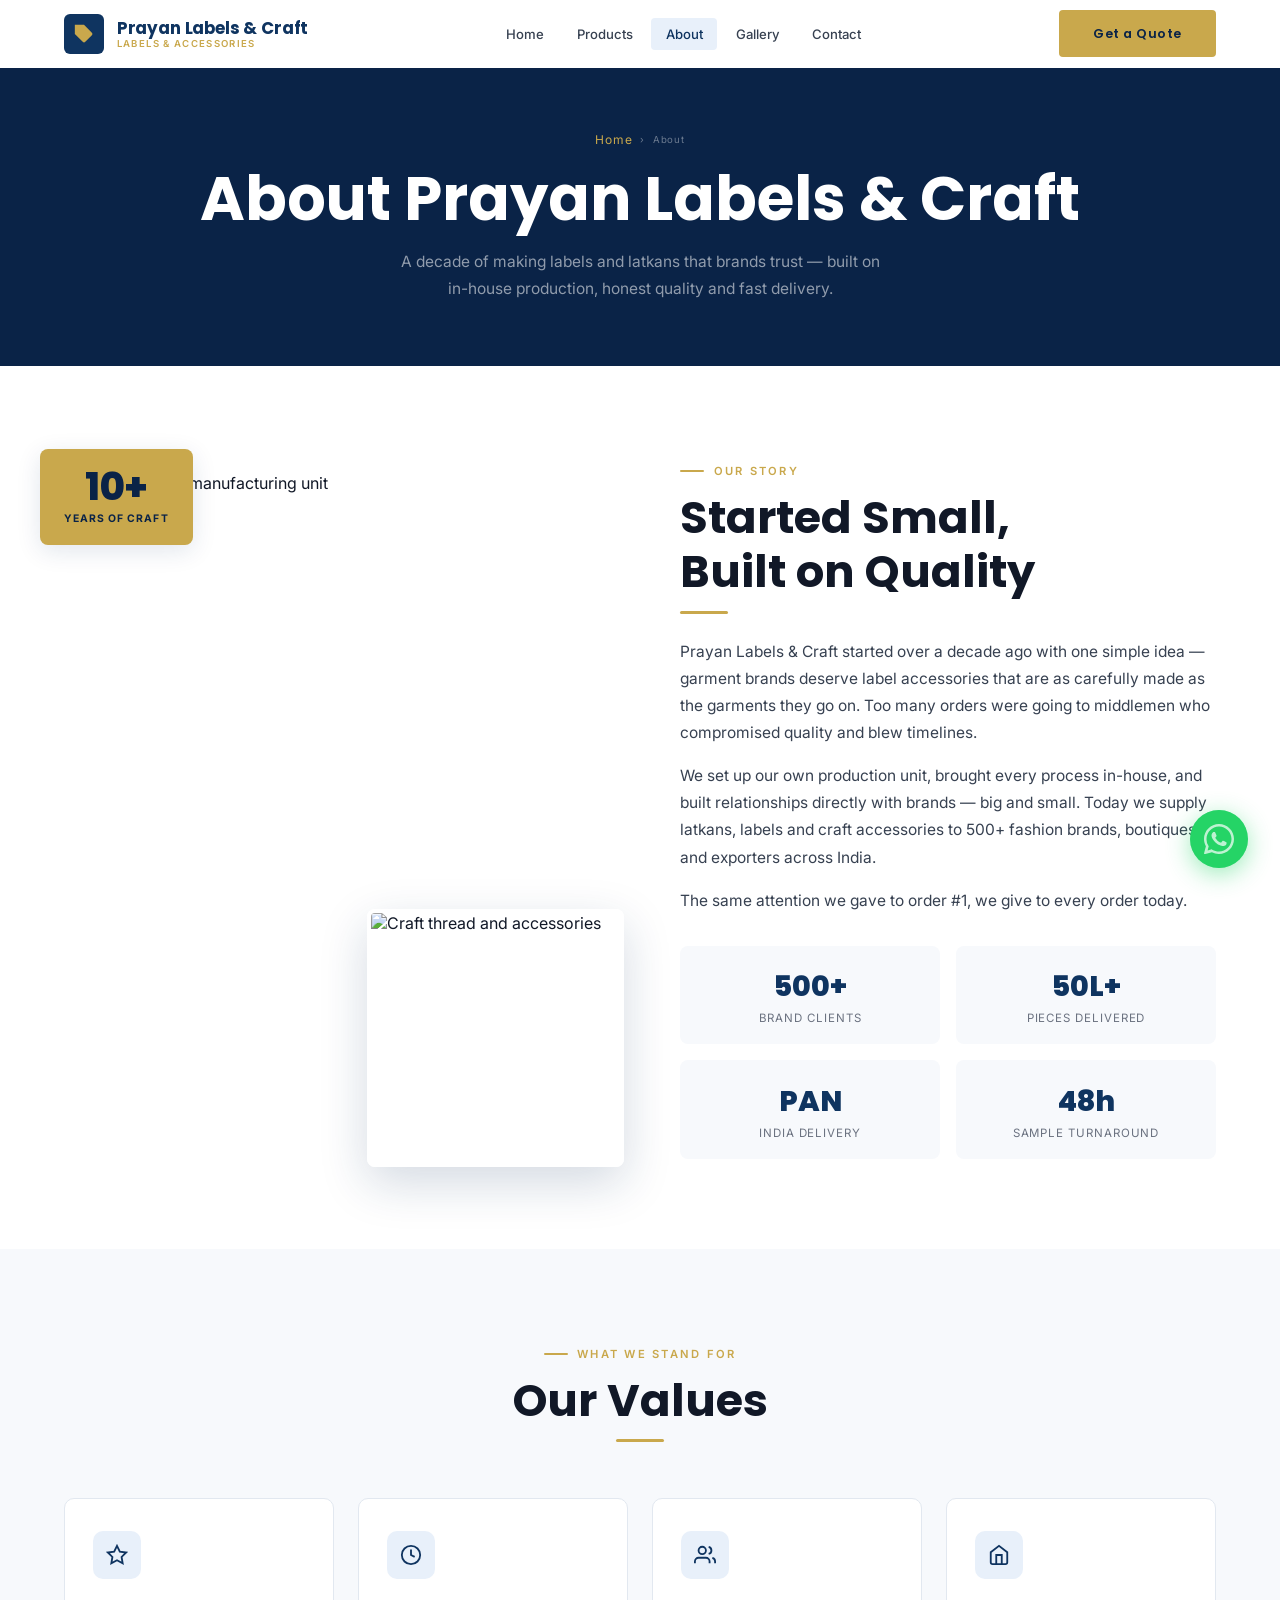
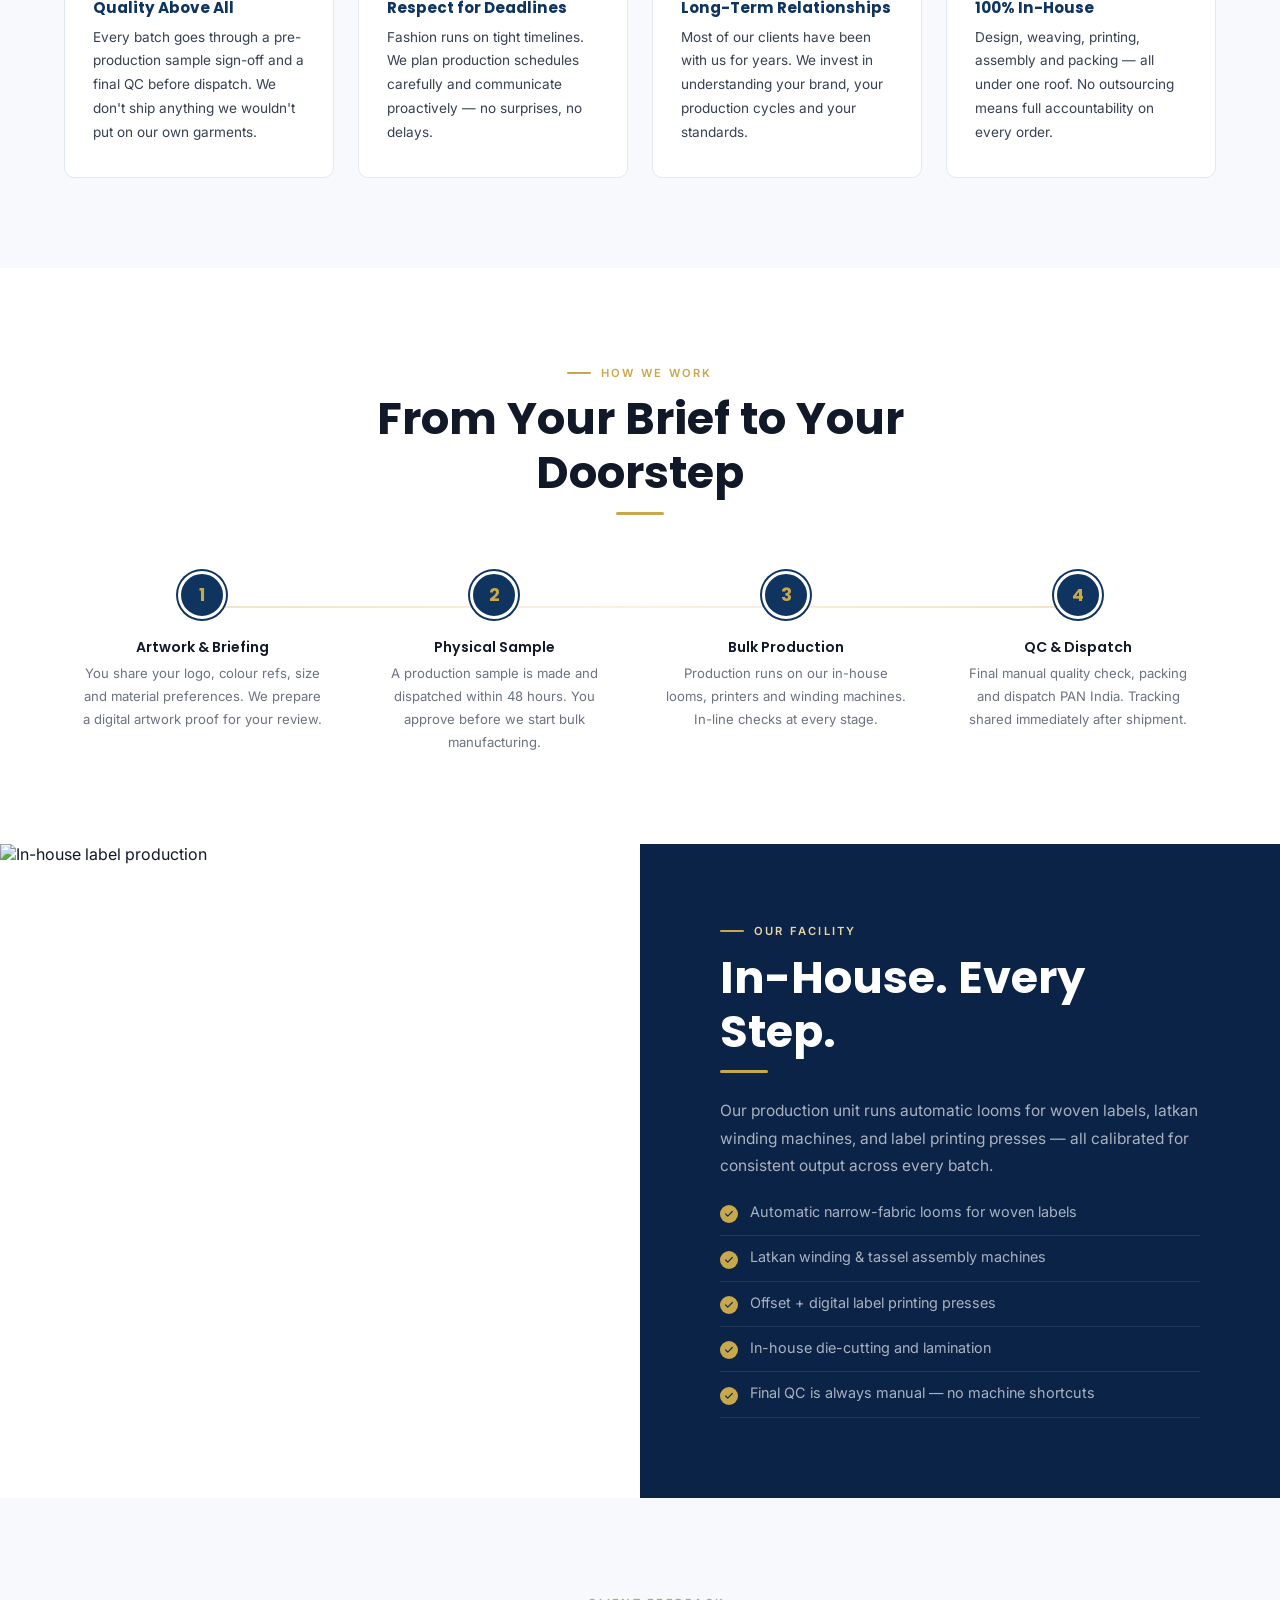
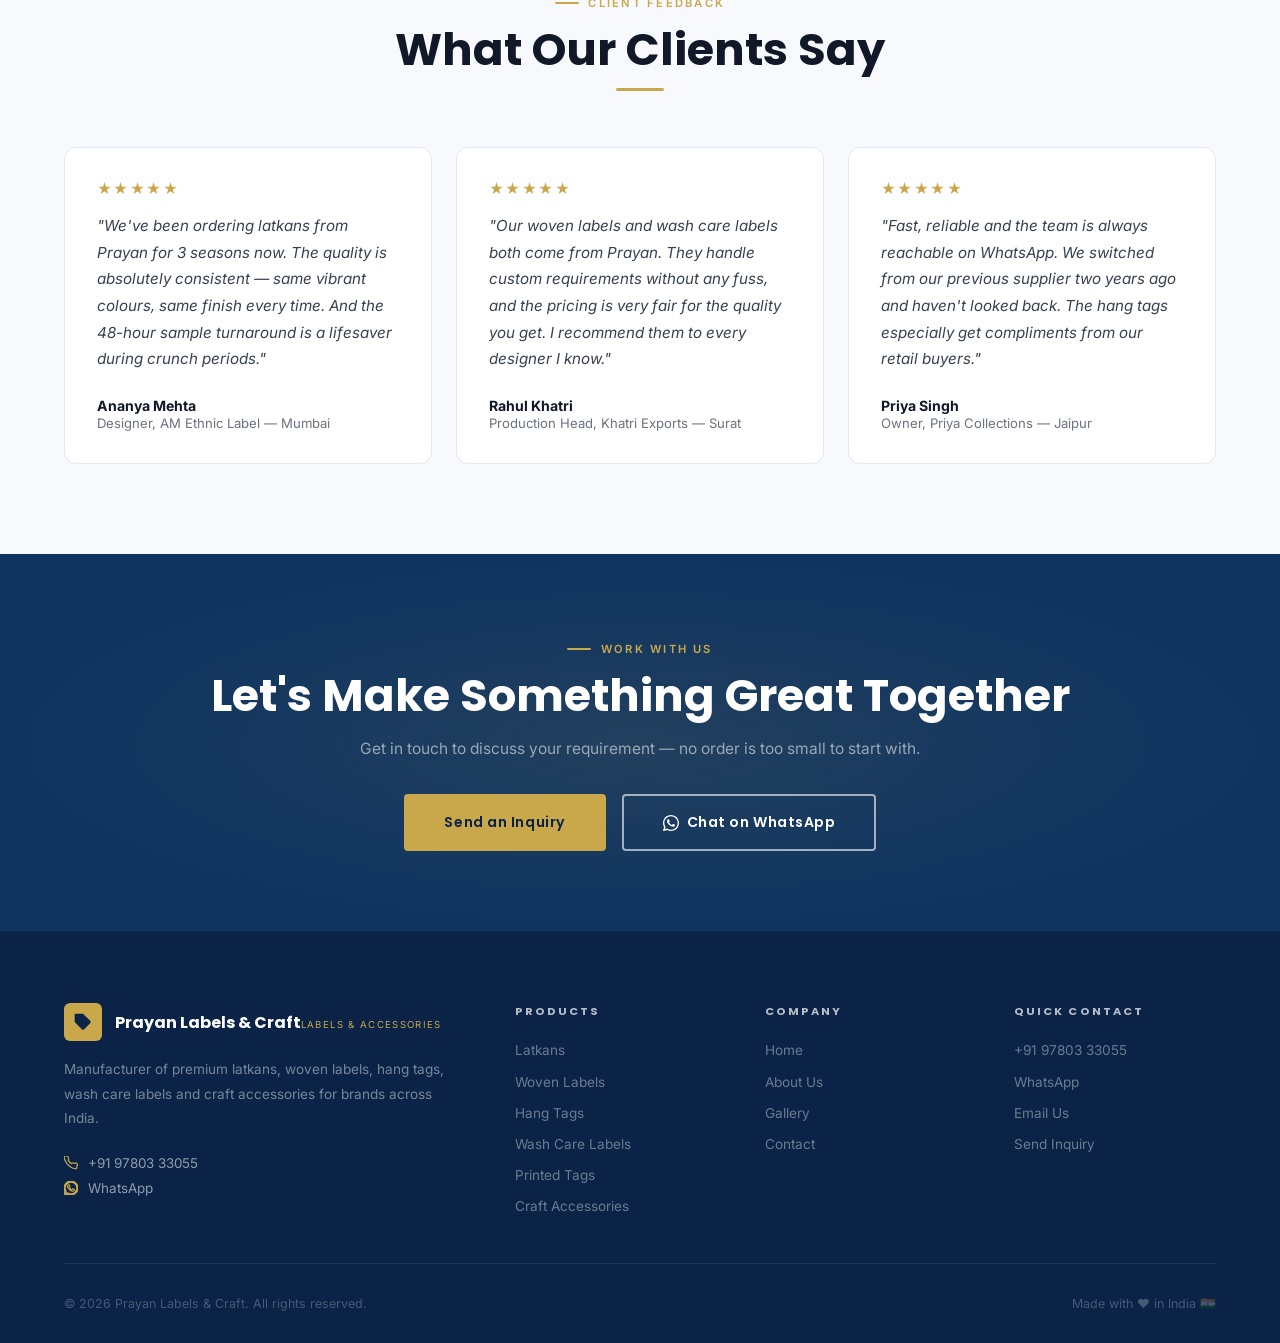
==== commit fc46396b: "feat: full redesign — Professional B2B, Prayan Labels & Craft branding, new images - Complete CSS ov" ====
--- a/about.html
+++ b/about.html
@@ -3,154 +3,245 @@
 <head>
   <meta charset="UTF-8" />
   <meta name="viewport" content="width=device-width, initial-scale=1.0" />
-  <meta name="description" content="About Prayan Labels — our story, manufacturing capability and quality standards." />
-  <title>About Us | Prayan Labels</title>
+  <meta name="description" content="About Prayan Labels & Craft — 10+ years manufacturing latkans, woven labels and craft accessories in India. In-house production, quality you can count on." />
+  <title>About Us | Prayan Labels & Craft</title>
   <link rel="stylesheet" href="css/style.css" />
-  <link rel="icon" href="data:image/svg+xml,<svg xmlns='http://www.w3.org/2000/svg' viewBox='0 0 32 32'><rect width='32' height='32' fill='%23080808'/><text y='23' x='6' font-size='18' fill='%23c9a84c' font-family='Georgia'>P</text></svg>" />
+  <link rel="icon" href="data:image/svg+xml,<svg xmlns='http://www.w3.org/2000/svg' viewBox='0 0 32 32'><rect width='32' height='32' rx='6' fill='%230f3460'/><text y='23' x='7' font-size='18' fill='%23c9a84c' font-family='Georgia' font-weight='bold'>P</text></svg>" />
 </head>
 <body>
 
-<header class="nav nav--transparent">
+<header class="nav" id="mainNav">
   <div class="container nav__inner">
-    <a href="index.html" class="nav__logo"><span class="nav__logo-name">Prayan Labels</span><span class="nav__logo-tag">Garment Labels Manufacturer</span></a>
+    <a href="index.html" class="nav__logo">
+      <div class="nav__logo-icon">
+        <svg viewBox="0 0 24 24"><path d="M20.59 13.41l-7.17 7.17a2 2 0 01-2.83 0L2 12V2h10l8.59 8.59a2 2 0 010 2.82z"/></svg>
+      </div>
+      <div class="nav__logo-text">
+        <span class="nav__logo-name">Prayan Labels & Craft</span>
+        <span class="nav__logo-sub">Labels &amp; Accessories</span>
+      </div>
+    </a>
     <nav class="nav__links">
-      <a href="index.html">Home</a><a href="products.html">Products</a><a href="about.html">About</a><a href="gallery.html">Gallery</a><a href="contact.html">Contact</a>
+      <a href="index.html">Home</a>
+      <a href="products.html">Products</a>
+      <a href="about.html" class="active">About</a>
+      <a href="gallery.html">Gallery</a>
+      <a href="contact.html">Contact</a>
     </nav>
-    <a href="contact.html" class="btn btn-gold nav__cta">Get a Quote</a>
+    <a href="contact.html" class="btn btn-primary nav__cta">Get a Quote</a>
     <button class="nav__hamburger" aria-label="Toggle menu"><span></span><span></span><span></span></button>
   </div>
 </header>
 <nav class="nav__mobile">
-  <a href="index.html">Home</a><a href="products.html">Products</a><a href="about.html">About</a><a href="gallery.html">Gallery</a><a href="contact.html">Contact</a>
-  <a href="contact.html" class="btn btn-gold" style="margin-top:0.5rem;justify-content:center;">Get a Quote</a>
+  <a href="index.html">Home</a>
+  <a href="products.html">Products</a>
+  <a href="about.html">About</a>
+  <a href="gallery.html">Gallery</a>
+  <a href="contact.html">Contact</a>
+  <a href="contact.html" class="btn btn-primary" style="margin-top:0.5rem;justify-content:center;">Get a Quote</a>
 </nav>
-
-<main>
 
 <section class="page-hero">
   <div class="page-hero__bg" style="background-image:url('https://images.unsplash.com/photo-1604176354204-9268737fd5b7?auto=format&fit=crop&w=1600&q=80');"></div>
   <div class="page-hero__overlay"></div>
-  <div class="page-hero__content">
-    <nav class="breadcrumb"><a href="index.html">Home</a><span>/</span><span>About</span></nav>
-    <h1>About Prayan Labels</h1>
-    <p>Built on craftsmanship. Driven by quality. The label behind thousands of garment brands.</p>
-  </div>
-</section>
-
-<!-- OUR STORY -->
+  <div class="page-hero__content container">
+    <nav class="breadcrumb"><a href="index.html">Home</a><span>›</span><span>About</span></nav>
+    <h1>About Prayan Labels &amp; Craft</h1>
+    <p>A decade of making labels and latkans that brands trust — built on in-house production, honest quality and fast delivery.</p>
+  </div>
+</section>
+
+<main>
+
+<!-- STORY -->
 <section class="section">
   <div class="container">
-    <div class="about-grid">
-      <div class="about-img-wrap">
-        <img src="https://images.unsplash.com/photo-1604176354204-9268737fd5b7?auto=format&fit=crop&w=800&q=80" alt="In-house manufacturing at Prayan Labels" loading="lazy"/>
-        <div class="about-badge">
+    <div class="about-hero-grid">
+      <div class="about-img-stack reveal">
+        <div class="about-img-main">
+          <img src="https://images.unsplash.com/photo-1604176354204-9268737fd5b7?auto=format&fit=crop&w=800&q=80" alt="Prayan Labels manufacturing unit" loading="lazy" />
+        </div>
+        <div class="about-img-accent">
+          <img src="https://images.unsplash.com/photo-1509631179647-0177331693ae?auto=format&fit=crop&w=400&q=80" alt="Craft thread and accessories" loading="lazy" />
+        </div>
+        <div class="about-years-badge">
           <strong>10+</strong>
-          <span>Years in Business</span>
-        </div>
-      </div>
-      <div>
+          <span>Years of Craft</span>
+        </div>
+      </div>
+      <div class="reveal">
         <span class="eyebrow">Our Story</span>
-        <h2>The Label Behind the Brand</h2>
-        <div class="gold-line"></div>
-        <p>Prayan Labels was founded with a singular focus: give garment manufacturers and fashion brands access to high-quality labels and latkans without compromising on turnaround time or minimum order quantity.</p>
-        <p style="margin-top:1rem;">Over more than a decade, we've grown from a small label-making unit into a full-service garment labeling manufacturer serving brands across India. From ethnic wear latkans to export-ready wash care labels — our production lines handle the entire spectrum.</p>
-        <p style="margin-top:1rem;">Every order — 500 pieces or 5 lakh — gets the same attention to detail. That's the standard our clients have held us to since day one.</p>
-        <ul class="value-list">
-          <li>In-house design support — share your logo, we handle the rest</li>
-          <li>Sample approval before bulk production — always</li>
-          <li>Transparent pricing with no hidden costs</li>
-          <li>Direct communication — no middlemen, no delays</li>
-        </ul>
-      </div>
-    </div>
-  </div>
-</section>
-
-<!-- STATS -->
-<section class="section--dark">
-  <div class="container">
-    <div class="stats-row">
-      <div class="stat"><div class="stat__num">10+</div><div class="stat__label">Years in Business</div></div>
-      <div class="stat"><div class="stat__num">500+</div><div class="stat__label">Brand Clients</div></div>
-      <div class="stat"><div class="stat__num">50L+</div><div class="stat__label">Labels Produced</div></div>
-      <div class="stat"><div class="stat__num">100%</div><div class="stat__label">In-house Production</div></div>
-    </div>
-  </div>
-</section>
-
-<!-- PROCESS -->
-<section class="section section--dark">
-  <div class="container">
-    <div style="text-align:center;margin-bottom:5rem;">
-      <span class="eyebrow" style="justify-content:center;">How We Work</span>
-      <h2>From Order to Delivery</h2>
-      <div class="gold-line gold-line--center"></div>
-    </div>
-    <div class="process-steps">
-      <div class="step">
-        <div class="step__num">1</div>
-        <h4>Share Requirements</h4>
-        <p>Send your artwork, product type, quantity and timeline — via WhatsApp, email or our inquiry form.</p>
-      </div>
-      <div class="step">
-        <div class="step__num">2</div>
-        <h4>Quote &amp; Sample</h4>
-        <p>You receive a quote within 24 hours. We produce a physical sample for sign-off before bulk starts.</p>
-      </div>
-      <div class="step">
-        <div class="step__num">3</div>
+        <h2>Started Small,<br/>Built on Quality</h2>
+        <div class="gold-divider"></div>
+        <p>Prayan Labels &amp; Craft started over a decade ago with one simple idea — garment brands deserve label accessories that are as carefully made as the garments they go on. Too many orders were going to middlemen who compromised quality and blew timelines.</p>
+        <p style="margin-top:1rem;">We set up our own production unit, brought every process in-house, and built relationships directly with brands — big and small. Today we supply latkans, labels and craft accessories to 500+ fashion brands, boutiques and exporters across India.</p>
+        <p style="margin-top:1rem;">The same attention we gave to order #1, we give to every order today.</p>
+        <div style="display:grid;grid-template-columns:1fr 1fr;gap:1rem;margin-top:2rem;">
+          <div style="background:var(--bg);border-radius:8px;padding:1.2rem;text-align:center;">
+            <div style="font-family:var(--font-head);font-size:1.8rem;font-weight:800;color:var(--navy);">500+</div>
+            <div style="font-size:0.72rem;color:var(--muted);text-transform:uppercase;letter-spacing:0.08em;margin-top:0.2rem;">Brand Clients</div>
+          </div>
+          <div style="background:var(--bg);border-radius:8px;padding:1.2rem;text-align:center;">
+            <div style="font-family:var(--font-head);font-size:1.8rem;font-weight:800;color:var(--navy);">50L+</div>
+            <div style="font-size:0.72rem;color:var(--muted);text-transform:uppercase;letter-spacing:0.08em;margin-top:0.2rem;">Pieces Delivered</div>
+          </div>
+          <div style="background:var(--bg);border-radius:8px;padding:1.2rem;text-align:center;">
+            <div style="font-family:var(--font-head);font-size:1.8rem;font-weight:800;color:var(--navy);">PAN</div>
+            <div style="font-size:0.72rem;color:var(--muted);text-transform:uppercase;letter-spacing:0.08em;margin-top:0.2rem;">India Delivery</div>
+          </div>
+          <div style="background:var(--bg);border-radius:8px;padding:1.2rem;text-align:center;">
+            <div style="font-family:var(--font-head);font-size:1.8rem;font-weight:800;color:var(--navy);">48h</div>
+            <div style="font-size:0.72rem;color:var(--muted);text-transform:uppercase;letter-spacing:0.08em;margin-top:0.2rem;">Sample Turnaround</div>
+          </div>
+        </div>
+      </div>
+    </div>
+  </div>
+</section>
+
+<!-- VALUES -->
+<section class="section section--bg">
+  <div class="container">
+    <div class="section__head reveal">
+      <span class="eyebrow">What We Stand For</span>
+      <h2>Our Values</h2>
+      <div class="gold-divider gold-divider--center"></div>
+    </div>
+    <div class="usp-grid">
+      <div class="usp-card reveal">
+        <div class="usp-card__icon">
+          <svg viewBox="0 0 24 24"><path d="M12 2l3.09 6.26L22 9.27l-5 4.87 1.18 6.88L12 17.77l-6.18 3.25L7 14.14 2 9.27l6.91-1.01L12 2z"/></svg>
+        </div>
+        <h4>Quality Above All</h4>
+        <p>Every batch goes through a pre-production sample sign-off and a final QC before dispatch. We don't ship anything we wouldn't put on our own garments.</p>
+      </div>
+      <div class="usp-card reveal reveal-d1">
+        <div class="usp-card__icon">
+          <svg viewBox="0 0 24 24"><circle cx="12" cy="12" r="10"/><path d="M12 6v6l4 2"/></svg>
+        </div>
+        <h4>Respect for Deadlines</h4>
+        <p>Fashion runs on tight timelines. We plan production schedules carefully and communicate proactively — no surprises, no delays.</p>
+      </div>
+      <div class="usp-card reveal reveal-d2">
+        <div class="usp-card__icon">
+          <svg viewBox="0 0 24 24"><path d="M17 21v-2a4 4 0 00-4-4H5a4 4 0 00-4 4v2"/><circle cx="9" cy="7" r="4"/><path d="M23 21v-2a4 4 0 00-3-3.87"/><path d="M16 3.13a4 4 0 010 7.75"/></svg>
+        </div>
+        <h4>Long-Term Relationships</h4>
+        <p>Most of our clients have been with us for years. We invest in understanding your brand, your production cycles and your standards.</p>
+      </div>
+      <div class="usp-card reveal reveal-d3">
+        <div class="usp-card__icon">
+          <svg viewBox="0 0 24 24"><path d="M3 9l9-7 9 7v11a2 2 0 01-2 2H5a2 2 0 01-2-2z"/><polyline points="9 22 9 12 15 12 15 22"/></svg>
+        </div>
+        <h4>100% In-House</h4>
+        <p>Design, weaving, printing, assembly and packing — all under one roof. No outsourcing means full accountability on every order.</p>
+      </div>
+    </div>
+  </div>
+</section>
+
+<!-- MANUFACTURING PROCESS -->
+<section class="section">
+  <div class="container">
+    <div class="section__head reveal">
+      <span class="eyebrow">How We Work</span>
+      <h2>From Your Brief to Your Doorstep</h2>
+      <div class="gold-divider gold-divider--center"></div>
+    </div>
+    <div class="process-grid">
+      <div class="process-step reveal">
+        <div class="process-step__num">1</div>
+        <h4>Artwork &amp; Briefing</h4>
+        <p>You share your logo, colour refs, size and material preferences. We prepare a digital artwork proof for your review.</p>
+      </div>
+      <div class="process-step reveal reveal-d1">
+        <div class="process-step__num">2</div>
+        <h4>Physical Sample</h4>
+        <p>A production sample is made and dispatched within 48 hours. You approve before we start bulk manufacturing.</p>
+      </div>
+      <div class="process-step reveal reveal-d2">
+        <div class="process-step__num">3</div>
         <h4>Bulk Production</h4>
-        <p>Sample approved? We move to bulk with quality checks at every stage — in-line and final QC.</p>
-      </div>
-      <div class="step">
-        <div class="step__num">4</div>
-        <h4>Dispatch</h4>
-        <p>Packed, labeled and dispatched via courier. Tracking shared with you immediately on shipment.</p>
-      </div>
-    </div>
-  </div>
-</section>
-
-<!-- QUALITY EDITORIAL SPLIT -->
-<div class="editorial">
-  <div class="editorial__img">
-    <img src="https://images.unsplash.com/photo-1558769132-cb1aea458c5e?auto=format&fit=crop&w=900&q=80" alt="Premium fabric quality" loading="lazy"/>
-  </div>
-  <div class="editorial__body">
-    <span class="eyebrow">Quality Standards</span>
-    <h2>Quality Is Not Negotiable</h2>
-    <div class="gold-line"></div>
-    <p>We run pre-production and in-process checks on every batch. Colour accuracy, thread count, print registration and dimensional tolerance are verified against approved samples.</p>
-    <p style="margin-top:1rem;">Our wash care labels are printed with fade-resistant inks and tested for colorfastness across multiple wash cycles — so your label stays legible long after the garment leaves the store.</p>
-    <div style="display:grid;grid-template-columns:1fr 1fr;gap:1rem;margin-top:2rem;">
-      <div style="border:1px solid rgba(201,168,76,0.2);padding:1.2rem;text-align:center;">
-        <div style="font-family:var(--serif);font-size:1.1rem;color:var(--gold);margin-bottom:0.3rem;">Pre-production</div>
-        <p style="font-size:0.78rem;">Sample check before bulk</p>
-      </div>
-      <div style="border:1px solid rgba(201,168,76,0.2);padding:1.2rem;text-align:center;">
-        <div style="font-family:var(--serif);font-size:1.1rem;color:var(--gold);margin-bottom:0.3rem;">In-line QC</div>
-        <p style="font-size:0.78rem;">Checks during production</p>
-      </div>
-      <div style="border:1px solid rgba(201,168,76,0.2);padding:1.2rem;text-align:center;">
-        <div style="font-family:var(--serif);font-size:1.1rem;color:var(--gold);margin-bottom:0.3rem;">Final QC</div>
-        <p style="font-size:0.78rem;">100% batch inspection</p>
-      </div>
-      <div style="border:1px solid rgba(201,168,76,0.2);padding:1.2rem;text-align:center;">
-        <div style="font-family:var(--serif);font-size:1.1rem;color:var(--gold);margin-bottom:0.3rem;">Zero-defect</div>
-        <p style="font-size:0.78rem;">Replacement for defects</p>
-      </div>
-    </div>
+        <p>Production runs on our in-house looms, printers and winding machines. In-line checks at every stage.</p>
+      </div>
+      <div class="process-step reveal reveal-d3">
+        <div class="process-step__num">4</div>
+        <h4>QC &amp; Dispatch</h4>
+        <p>Final manual quality check, packing and dispatch PAN India. Tracking shared immediately after shipment.</p>
+      </div>
+    </div>
+  </div>
+</section>
+
+<!-- SPLIT: MANUFACTURING -->
+<div class="split">
+  <div class="split__img">
+    <img src="https://images.unsplash.com/photo-1586495777744-4e6232bf2177?auto=format&fit=crop&w=900&q=80" alt="In-house label production" loading="lazy" />
+  </div>
+  <div class="split__body split__body--navy">
+    <span class="eyebrow" style="color:var(--gold-light);">Our Facility</span>
+    <h2 style="color:#fff;">In-House. Every Step.</h2>
+    <div class="gold-divider"></div>
+    <p style="color:rgba(255,255,255,0.65);">Our production unit runs automatic looms for woven labels, latkan winding machines, and label printing presses — all calibrated for consistent output across every batch.</p>
+    <ul class="value-list value-list--light" style="margin-top:1.5rem;">
+      <li>Automatic narrow-fabric looms for woven labels</li>
+      <li>Latkan winding &amp; tassel assembly machines</li>
+      <li>Offset + digital label printing presses</li>
+      <li>In-house die-cutting and lamination</li>
+      <li>Final QC is always manual — no machine shortcuts</li>
+    </ul>
   </div>
 </div>
 
+<!-- TESTIMONIALS -->
+<section class="section section--bg">
+  <div class="container">
+    <div class="section__head reveal">
+      <span class="eyebrow">Client Feedback</span>
+      <h2>What Our Clients Say</h2>
+      <div class="gold-divider gold-divider--center"></div>
+    </div>
+    <div class="testimonial-grid">
+      <div class="testimonial-card reveal">
+        <div class="testimonial-card__stars">★★★★★</div>
+        <blockquote>"We've been ordering latkans from Prayan for 3 seasons now. The quality is absolutely consistent — same vibrant colours, same finish every time. And the 48-hour sample turnaround is a lifesaver during crunch periods."</blockquote>
+        <div class="testimonial-cite">
+          <strong>Ananya Mehta</strong>
+          Designer, AM Ethnic Label — Mumbai
+        </div>
+      </div>
+      <div class="testimonial-card reveal reveal-d1">
+        <div class="testimonial-card__stars">★★★★★</div>
+        <blockquote>"Our woven labels and wash care labels both come from Prayan. They handle custom requirements without any fuss, and the pricing is very fair for the quality you get. I recommend them to every designer I know."</blockquote>
+        <div class="testimonial-cite">
+          <strong>Rahul Khatri</strong>
+          Production Head, Khatri Exports — Surat
+        </div>
+      </div>
+      <div class="testimonial-card reveal reveal-d2">
+        <div class="testimonial-card__stars">★★★★★</div>
+        <blockquote>"Fast, reliable and the team is always reachable on WhatsApp. We switched from our previous supplier two years ago and haven't looked back. The hang tags especially get compliments from our retail buyers."</blockquote>
+        <div class="testimonial-cite">
+          <strong>Priya Singh</strong>
+          Owner, Priya Collections — Jaipur
+        </div>
+      </div>
+    </div>
+  </div>
+</section>
+
+<!-- CTA -->
 <section class="cta-banner">
-  <div class="cta-banner__bg" style="background-image:url('https://images.unsplash.com/photo-1469334031218-e382a71b716b?auto=format&fit=crop&w=1600&q=80');"></div>
-  <div class="container cta-banner__content">
-    <h2>Let's Work Together</h2>
-    <p>Send us your label requirements and we'll get back within 24 hours.</p>
+  <div class="cta-banner__content container">
+    <span class="eyebrow" style="justify-content:center;">Work With Us</span>
+    <h2 style="color:#fff;">Let's Make Something Great Together</h2>
+    <p>Get in touch to discuss your requirement — no order is too small to start with.</p>
     <div class="cta-actions">
-      <a href="contact.html" class="btn btn-outline-white">Get in Touch</a>
-      <a href="https://wa.me/919780333055" target="_blank" rel="noopener" class="btn btn-gold">WhatsApp Us</a>
+      <a href="contact.html" class="btn btn-primary btn-lg">Send an Inquiry</a>
+      <a href="https://wa.me/919780333055?text=Hi%2C%20I%27d%20like%20to%20discuss%20a%20requirement." target="_blank" rel="noopener" class="btn btn-outline btn-lg">
+        <svg width="16" height="16" viewBox="0 0 24 24" fill="currentColor"><path d="M17.472 14.382c-.297-.149-1.758-.867-2.03-.967-.273-.099-.471-.148-.67.15-.197.297-.767.966-.94 1.164-.173.199-.347.223-.644.075-.297-.15-1.255-.463-2.39-1.475-.883-.788-1.48-1.761-1.653-2.059-.173-.297-.018-.458.13-.606.134-.133.298-.347.446-.52.149-.174.198-.298.298-.497.099-.198.05-.371-.025-.52-.075-.149-.669-1.612-.916-2.207-.242-.579-.487-.5-.669-.51-.173-.008-.371-.01-.57-.01-.198 0-.52.074-.792.372-.272.297-1.04 1.016-1.04 2.479 0 1.462 1.065 2.875 1.213 3.074.149.198 2.096 3.2 5.077 4.487.709.306 1.262.489 1.694.625.712.227 1.36.195 1.871.118.571-.085 1.758-.719 2.006-1.413.248-.694.248-1.289.173-1.413-.074-.124-.272-.198-.57-.347z"/><path d="M12 0C5.373 0 0 5.373 0 12c0 2.123.554 4.112 1.525 5.84L.057 23.486a.5.5 0 00.614.614l5.644-1.468A11.953 11.953 0 0012 24c6.627 0 12-5.373 12-12S18.627 0 12 0zm0 22c-1.96 0-3.803-.537-5.38-1.47l-.386-.232-3.35.871.871-3.35-.232-.386A9.96 9.96 0 012 12C2 6.477 6.477 2 12 2s10 4.477 10 10-4.477 10-10 10z"/></svg>
+        Chat on WhatsApp
+      </a>
     </div>
   </div>
 </section>
@@ -160,16 +251,29 @@
 <footer class="footer">
   <div class="container">
     <div class="footer__grid">
-      <div><div class="footer__brand-name">Prayan Labels</div><div class="footer__brand-tag">Garment Labels Manufacturer</div><p class="footer__desc">Premium latkans, woven labels, wash care labels and custom tags for India's garment industry.</p></div>
-      <div class="footer__col"><h5>Products</h5><ul><li><a href="products.html#latkans">Latkans</a></li><li><a href="products.html#woven">Woven Labels</a></li><li><a href="products.html#printed">Printed Tags</a></li><li><a href="products.html#washcare">Wash Care Labels</a></li><li><a href="products.html#hang">Hang Tags</a></li></ul></div>
-      <div class="footer__col"><h5>Company</h5><ul><li><a href="about.html">About Us</a></li><li><a href="gallery.html">Gallery</a></li><li><a href="contact.html">Contact</a></li></ul></div>
-      <div class="footer__col"><h5>Contact</h5><ul><li><a href="tel:+919780333055">+91 97803 33055</a></li><li><a href="https://wa.me/919780333055" target="_blank" rel="noopener">WhatsApp</a></li><li><a href="contact.html">Send Inquiry</a></li></ul></div>
-    </div>
-    <div class="footer__bottom"><span>© 2025 Prayan Labels. All rights reserved.</span><span>Made in India 🇮🇳</span></div>
+      <div class="footer__brand">
+        <div class="footer__logo">
+          <div class="footer__logo-icon"><svg viewBox="0 0 24 24" width="20" height="20"><path d="M20.59 13.41l-7.17 7.17a2 2 0 01-2.83 0L2 12V2h10l8.59 8.59a2 2 0 010 2.82z"/></svg></div>
+          <div class="footer__logo-text"><span class="name">Prayan Labels &amp; Craft</span><span class="sub">Labels &amp; Accessories</span></div>
+        </div>
+        <p class="footer__desc">Manufacturer of premium latkans, woven labels, hang tags, wash care labels and craft accessories for brands across India.</p>
+        <div class="footer__contact">
+          <a href="tel:+919780333055"><svg viewBox="0 0 24 24"><path d="M22 16.92v3a2 2 0 01-2.18 2 19.79 19.79 0 01-8.63-3.07A19.5 19.5 0 013.07 9.8 19.79 19.79 0 01.22 1.18 2 2 0 012.18 0h3a2 2 0 012 1.72c.127.96.361 1.903.7 2.81a2 2 0 01-.45 2.11L6.91 7.09a16 16 0 006 6l.56-.56a2 2 0 012.11-.45c.907.339 1.85.573 2.81.7A2 2 0 0122 16.92z"/></svg>+91 97803 33055</a>
+          <a href="https://wa.me/919780333055" target="_blank" rel="noopener"><svg viewBox="0 0 24 24"><path d="M17.472 14.382c-.297-.149-1.758-.867-2.03-.967-.273-.099-.471-.148-.67.15-.297.297-.767.966-.94 1.164-.173.199-.347.223-.644.075-.297-.15-1.255-.463-2.39-1.475-.883-.788-1.48-1.761-1.653-2.059-.173-.297-.018-.458.13-.606.134-.133.298-.347.446-.52.149-.174.198-.298.298-.497.099-.198.05-.371-.025-.52-.075-.149-.669-1.612-.916-2.207-.242-.579-.487-.5-.669-.51-.173-.008-.371-.01-.57-.01-.198 0-.52.074-.792.372-.272.297-1.04 1.016-1.04 2.479 0 1.462 1.065 2.875 1.213 3.074.149.198 2.096 3.2 5.077 4.487.709.306 1.262.489 1.694.625.712.227 1.36.195 1.871.118.571-.085 1.758-.719 2.006-1.413.248-.694.248-1.289.173-1.413-.074-.124-.272-.198-.57-.347z"/><path d="M12 0C5.373 0 0 5.373 0 12c0 2.123.554 4.112 1.525 5.84L.057 23.486a.5.5 0 00.614.614l5.644-1.468A11.953 11.953 0 0012 24c6.627 0 12-5.373 12-12S18.627 0 12 0zm0 22c-1.96 0-3.803-.537-5.38-1.47l-.386-.232-3.35.871.871-3.35-.232-.386A9.96 9.96 0 012 12C2 6.477 6.477 2 12 2s10 4.477 10 10-4.477 10-10 10z"/></svg>WhatsApp</a>
+        </div>
+      </div>
+      <div class="footer__col"><h5>Products</h5><ul><li><a href="products.html#latkans">Latkans</a></li><li><a href="products.html#woven">Woven Labels</a></li><li><a href="products.html#hangtags">Hang Tags</a></li><li><a href="products.html#washcare">Wash Care Labels</a></li><li><a href="products.html#printed">Printed Tags</a></li><li><a href="products.html#craft">Craft Accessories</a></li></ul></div>
+      <div class="footer__col"><h5>Company</h5><ul><li><a href="index.html">Home</a></li><li><a href="about.html">About Us</a></li><li><a href="gallery.html">Gallery</a></li><li><a href="contact.html">Contact</a></li></ul></div>
+      <div class="footer__col"><h5>Quick Contact</h5><ul><li><a href="tel:+919780333055">+91 97803 33055</a></li><li><a href="https://wa.me/919780333055" target="_blank" rel="noopener">WhatsApp</a></li><li><a href="mailto:info@prayanlabels.com">Email Us</a></li><li><a href="contact.html">Send Inquiry</a></li></ul></div>
+    </div>
+    <div class="footer__bottom">
+      <span>© <span id="year"></span> Prayan Labels &amp; Craft. All rights reserved.</span>
+      <span>Made with ❤️ in India 🇮🇳</span>
+    </div>
   </div>
 </footer>
 
-<a href="https://wa.me/919780333055?text=Hello%2C%20I%27m%20interested%20in%20your%20labels%20and%20latkans." class="wa-float" target="_blank" rel="noopener" aria-label="Chat on WhatsApp">
+<a href="https://wa.me/919780333055?text=Hello%2C%20I%27d%20like%20to%20enquire%20about%20labels%20and%20latkans." class="wa-float" target="_blank" rel="noopener" aria-label="Chat on WhatsApp">
   <svg viewBox="0 0 24 24"><path d="M17.472 14.382c-.297-.149-1.758-.867-2.03-.967-.273-.099-.471-.148-.67.15-.197.297-.767.966-.94 1.164-.173.199-.347.223-.644.075-.297-.15-1.255-.463-2.39-1.475-.883-.788-1.48-1.761-1.653-2.059-.173-.297-.018-.458.13-.606.134-.133.298-.347.446-.52.149-.174.198-.298.298-.497.099-.198.05-.371-.025-.52-.075-.149-.669-1.612-.916-2.207-.242-.579-.487-.5-.669-.51-.173-.008-.371-.01-.57-.01-.198 0-.52.074-.792.372-.272.297-1.04 1.016-1.04 2.479 0 1.462 1.065 2.875 1.213 3.074.149.198 2.096 3.2 5.077 4.487.709.306 1.262.489 1.694.625.712.227 1.36.195 1.871.118.571-.085 1.758-.719 2.006-1.413.248-.694.248-1.289.173-1.413-.074-.124-.272-.198-.57-.347z"/><path d="M12 0C5.373 0 0 5.373 0 12c0 2.123.554 4.112 1.525 5.84L.057 23.486a.5.5 0 00.614.614l5.644-1.468A11.953 11.953 0 0012 24c6.627 0 12-5.373 12-12S18.627 0 12 0zm0 22c-1.96 0-3.803-.537-5.38-1.47l-.386-.232-3.35.871.871-3.35-.232-.386A9.96 9.96 0 012 12C2 6.477 6.477 2 12 2s10 4.477 10 10-4.477 10-10 10z"/></svg>
 </a>
 <script src="js/main.js"></script>
--- a/css/style.css
+++ b/css/style.css
@@ -1,43 +1,43 @@
 /* =============================================
-   PRAYAN LABELS — Luxury Redesign
-   Palette: Jet Black / Champagne Gold / White
+   PRAYAN LABELS & CRAFT — Professional B2B
+   Palette: Navy #0f3460 | Gold #c9a84c | White
    ============================================= */
 
-@import url('https://fonts.googleapis.com/css2?family=Cormorant+Garamond:ital,wght@0,300;0,400;0,600;0,700;1,300;1,400&family=Inter:wght@300;400;500;600&display=swap');
+@import url('https://fonts.googleapis.com/css2?family=Poppins:wght@400;500;600;700;800&family=Inter:wght@300;400;500;600&display=swap');
 
 /* ---------- Variables ---------- */
 :root {
-  --black:      #080808;
-  --off-black:  #0f0f0f;
-  --charcoal:   #1c1c1c;
-  --mid-grey:   #555;
-  --light-grey: #999;
-  --border:     rgba(255,255,255,0.08);
-  --cream:      #f8f5f0;
-  --off-white:  #f2ede8;
+  --navy:       #0f3460;
+  --navy-dark:  #0a2347;
+  --navy-mid:   #1a4a7a;
+  --navy-light: #e8f0fa;
+  --gold:       #c9a84c;
+  --gold-light: #e8d5a3;
+  --gold-pale:  #faf5e8;
   --white:      #ffffff;
-  --gold:       #c9a84c;
-  --gold-light: #e2c27a;
-  --gold-dark:  #9a7a30;
-  --gold-dim:   rgba(201,168,76,0.15);
-
-  --serif:  'Cormorant Garamond', Georgia, serif;
-  --sans:   'Inter', system-ui, sans-serif;
-
-  --nav-h:  72px;
-  --max-w:  1240px;
-  --r:      4px;
-  --r-lg:   12px;
-  --ease:   cubic-bezier(0.25, 0.46, 0.45, 0.94);
+  --bg:         #f7f9fc;
+  --text:       #111827;
+  --text-mid:   #374151;
+  --muted:      #6b7280;
+  --border:     #e2e8f0;
+  --shadow-xs:  0 1px 4px rgba(15,52,96,0.06);
+  --shadow-sm:  0 2px 12px rgba(15,52,96,0.09);
+  --shadow:     0 6px 24px rgba(15,52,96,0.12);
+  --shadow-lg:  0 16px 48px rgba(15,52,96,0.18);
+  --font-head:  'Poppins', system-ui, sans-serif;
+  --font-body:  'Inter', system-ui, sans-serif;
+  --nav-h:      68px;
+  --max-w:      1180px;
+  --ease:       cubic-bezier(0.25, 0.46, 0.45, 0.94);
 }
 
 /* ---------- Reset ---------- */
 *, *::before, *::after { box-sizing: border-box; margin: 0; padding: 0; }
 html { scroll-behavior: smooth; font-size: 16px; }
 body {
-  font-family: var(--sans);
+  font-family: var(--font-body);
   background: var(--white);
-  color: var(--black);
+  color: var(--text);
   -webkit-font-smoothing: antialiased;
   overflow-x: hidden;
 }
@@ -50,94 +50,100 @@
 .container { width: 90%; max-width: var(--max-w); margin-inline: auto; }
 
 /* ---------- Typography ---------- */
-h1, h2, h3, h4 { font-family: var(--serif); line-height: 1.1; }
-h1 { font-size: clamp(3rem, 7vw, 6.5rem); font-weight: 300; letter-spacing: -0.02em; }
-h2 { font-size: clamp(2.2rem, 4.5vw, 4rem); font-weight: 300; letter-spacing: -0.01em; }
-h3 { font-size: clamp(1.4rem, 2.5vw, 2rem); font-weight: 400; }
-h4 { font-size: 1.1rem; font-weight: 600; font-family: var(--sans); }
-p  { line-height: 1.75; color: var(--mid-grey); font-weight: 300; }
+h1, h2, h3, h4 { font-family: var(--font-head); line-height: 1.2; color: var(--text); }
+h1 { font-size: clamp(2.2rem, 5vw, 3.8rem); font-weight: 700; }
+h2 { font-size: clamp(1.8rem, 3.5vw, 2.8rem); font-weight: 700; }
+h3 { font-size: clamp(1.2rem, 2vw, 1.6rem); font-weight: 600; }
+h4 { font-size: 1rem; font-weight: 600; }
+p  { line-height: 1.75; color: var(--text-mid); font-size: 0.97rem; }
 
 .eyebrow {
   display: inline-flex;
   align-items: center;
-  gap: 0.8rem;
-  font-family: var(--sans);
-  font-size: 0.68rem;
+  gap: 0.6rem;
+  font-size: 0.7rem;
   font-weight: 600;
-  letter-spacing: 0.22em;
+  letter-spacing: 0.2em;
   text-transform: uppercase;
   color: var(--gold);
-  margin-bottom: 1.2rem;
+  margin-bottom: 0.8rem;
 }
 .eyebrow::before {
   content: '';
+  display: inline-block;
+  width: 24px; height: 2px;
+  background: var(--gold);
+  border-radius: 2px;
+}
+
+.section-label {
+  font-size: 0.7rem;
+  font-weight: 700;
+  letter-spacing: 0.2em;
+  text-transform: uppercase;
+  color: var(--gold);
+  margin-bottom: 0.75rem;
   display: block;
-  width: 28px;
-  height: 1px;
-  background: var(--gold);
-}
-
-.gold-line {
-  width: 40px;
-  height: 1px;
-  background: var(--gold);
-  margin: 1.2rem 0 1.8rem;
-}
-.gold-line--center { margin-inline: auto; }
+}
 
 /* ---------- Buttons ---------- */
 .btn {
   display: inline-flex;
   align-items: center;
-  gap: 0.6rem;
-  padding: 0.9rem 2.2rem;
-  font-family: var(--sans);
-  font-size: 0.78rem;
-  font-weight: 500;
-  letter-spacing: 0.12em;
-  text-transform: uppercase;
-  border-radius: 0;
-  transition: all 0.3s var(--ease);
+  gap: 0.5rem;
+  padding: 0.8rem 2rem;
+  font-family: var(--font-head);
+  font-size: 0.83rem;
+  font-weight: 600;
+  letter-spacing: 0.04em;
+  border-radius: 4px;
+  transition: all 0.28s var(--ease);
   white-space: nowrap;
-}
-
-.btn-gold {
+  cursor: pointer;
+  border: 2px solid transparent;
+}
+.btn-primary {
   background: var(--gold);
-  color: var(--black);
-}
-.btn-gold:hover {
-  background: var(--gold-light);
+  color: var(--navy-dark);
+  border-color: var(--gold);
+}
+.btn-primary:hover {
+  background: #b8942f;
+  border-color: #b8942f;
   transform: translateY(-2px);
-  box-shadow: 0 8px 30px rgba(201,168,76,0.3);
-}
-
-.btn-dark {
-  background: var(--black);
+  box-shadow: 0 8px 24px rgba(201,168,76,0.35);
+}
+.btn-navy {
+  background: var(--navy);
   color: var(--white);
-  border: 1px solid var(--black);
-}
-.btn-dark:hover {
-  background: var(--charcoal);
+  border-color: var(--navy);
+}
+.btn-navy:hover {
+  background: var(--navy-dark);
+  border-color: var(--navy-dark);
   transform: translateY(-2px);
-}
-
-.btn-outline-dark {
-  border: 1px solid var(--black);
-  color: var(--black);
-}
-.btn-outline-dark:hover {
-  background: var(--black);
+  box-shadow: 0 8px 24px rgba(15,52,96,0.3);
+}
+.btn-outline {
+  background: transparent;
   color: var(--white);
-}
-
-.btn-outline-white {
-  border: 1px solid rgba(255,255,255,0.5);
+  border-color: rgba(255,255,255,0.6);
+}
+.btn-outline:hover {
+  background: rgba(255,255,255,0.12);
+  border-color: var(--white);
+}
+.btn-outline-navy {
+  background: transparent;
+  color: var(--navy);
+  border-color: var(--navy);
+}
+.btn-outline-navy:hover {
+  background: var(--navy);
   color: var(--white);
 }
-.btn-outline-white:hover {
-  border-color: var(--white);
-  background: rgba(255,255,255,0.08);
-}
+.btn-lg { padding: 1rem 2.4rem; font-size: 0.88rem; }
+.btn-sm { padding: 0.55rem 1.4rem; font-size: 0.78rem; }
 
 /* ---------- NAV ---------- */
 .nav {
@@ -145,749 +151,922 @@
   top: 0; left: 0; right: 0;
   z-index: 999;
   height: var(--nav-h);
-  transition: background 0.4s, box-shadow 0.4s;
-}
-.nav--transparent { background: transparent; }
-.nav--solid {
-  background: rgba(8,8,8,0.96);
-  backdrop-filter: blur(16px);
-  box-shadow: 0 1px 0 var(--border);
-}
-
+  background: var(--white);
+  border-bottom: 1px solid transparent;
+  transition: border-color 0.3s, box-shadow 0.3s;
+}
+.nav.scrolled {
+  border-color: var(--border);
+  box-shadow: var(--shadow-sm);
+}
 .nav__inner {
   display: flex;
   align-items: center;
   justify-content: space-between;
   height: 100%;
-}
-
-.nav__logo {
-  display: flex;
-  flex-direction: column;
-  line-height: 1.15;
-}
+  gap: 2rem;
+}
+.nav__logo { display: flex; align-items: center; gap: 0.8rem; }
+.nav__logo-icon {
+  width: 40px; height: 40px;
+  background: var(--navy);
+  border-radius: 6px;
+  display: flex; align-items: center; justify-content: center;
+  flex-shrink: 0;
+}
+.nav__logo-icon svg { width: 22px; height: 22px; fill: var(--gold); }
+.nav__logo-text { display: flex; flex-direction: column; line-height: 1.2; }
 .nav__logo-name {
-  font-family: var(--serif);
-  font-size: 1.45rem;
-  font-weight: 400;
-  color: var(--white);
-  letter-spacing: 0.04em;
-}
-.nav__logo-tag {
+  font-family: var(--font-head);
+  font-size: 1.05rem;
+  font-weight: 700;
+  color: var(--navy);
+  letter-spacing: -0.01em;
+}
+.nav__logo-sub {
   font-size: 0.6rem;
-  letter-spacing: 0.2em;
+  letter-spacing: 0.14em;
   text-transform: uppercase;
   color: var(--gold);
-}
-
+  font-weight: 600;
+}
 .nav__links {
   display: flex;
   align-items: center;
-  gap: 2.5rem;
+  gap: 0.25rem;
+  flex: 1;
+  justify-content: center;
 }
 .nav__links a {
-  font-size: 0.75rem;
+  font-size: 0.82rem;
   font-weight: 500;
-  letter-spacing: 0.1em;
-  text-transform: uppercase;
-  color: rgba(255,255,255,0.65);
+  color: var(--text-mid);
+  padding: 0.5rem 0.9rem;
+  border-radius: 4px;
+  transition: color 0.2s, background 0.2s;
   position: relative;
-  transition: color 0.25s;
-}
-.nav__links a::after {
-  content: '';
-  position: absolute;
-  bottom: -4px; left: 0;
-  width: 0; height: 1px;
-  background: var(--gold);
-  transition: width 0.3s var(--ease);
-}
-.nav__links a:hover,
-.nav__links a.active { color: var(--white); }
-.nav__links a:hover::after,
-.nav__links a.active::after { width: 100%; }
-
-.nav__cta {
-  font-size: 0.72rem;
-  padding: 0.65rem 1.5rem;
-}
+}
+.nav__links a:hover, .nav__links a.active { color: var(--navy); background: var(--navy-light); }
+
+.nav__cta { font-size: 0.8rem; }
 
 .nav__hamburger {
   display: none;
   flex-direction: column;
   gap: 5px;
-  padding: 4px;
+  padding: 6px;
+  border-radius: 4px;
 }
 .nav__hamburger span {
   display: block;
-  width: 24px; height: 1.5px;
-  background: var(--white);
-  border-radius: 1px;
-  transition: all 0.3s;
-}
-.nav__hamburger.open span:nth-child(1) { transform: translateY(6.5px) rotate(45deg); }
+  width: 22px; height: 2px;
+  background: var(--navy);
+  border-radius: 2px;
+  transition: all 0.28s;
+}
+.nav__hamburger.open span:nth-child(1) { transform: translateY(7px) rotate(45deg); }
 .nav__hamburger.open span:nth-child(2) { opacity: 0; }
-.nav__hamburger.open span:nth-child(3) { transform: translateY(-6.5px) rotate(-45deg); }
+.nav__hamburger.open span:nth-child(3) { transform: translateY(-7px) rotate(-45deg); }
 
 .nav__mobile {
   display: none;
   position: fixed;
   top: var(--nav-h); left: 0; right: 0;
-  background: var(--off-black);
+  background: var(--white);
   border-bottom: 1px solid var(--border);
-  padding: 2rem 5%;
+  padding: 1.5rem 5% 2rem;
   flex-direction: column;
-  gap: 1.5rem;
+  gap: 0.25rem;
   z-index: 998;
+  box-shadow: var(--shadow);
 }
 .nav__mobile a {
-  font-size: 0.85rem;
+  font-size: 0.9rem;
   font-weight: 500;
-  letter-spacing: 0.08em;
-  text-transform: uppercase;
-  color: rgba(255,255,255,0.6);
-  padding-bottom: 1rem;
-  border-bottom: 1px solid var(--border);
-  transition: color 0.2s;
-}
-.nav__mobile a:hover { color: var(--gold); }
+  color: var(--text-mid);
+  padding: 0.75rem 1rem;
+  border-radius: 4px;
+  transition: color 0.2s, background 0.2s;
+}
+.nav__mobile a:hover { color: var(--navy); background: var(--navy-light); }
 .nav__mobile.open { display: flex; }
 
 /* ---------- HERO ---------- */
 .hero {
   min-height: 100vh;
-  display: grid;
-  place-items: center;
+  background: var(--navy-dark);
   position: relative;
   overflow: hidden;
-  background: var(--black);
-}
-
+  display: flex;
+  align-items: center;
+  padding-top: var(--nav-h);
+}
 .hero__bg {
   position: absolute;
   inset: 0;
   background-size: cover;
   background-position: center;
-  background-attachment: fixed;
-  opacity: 0.45;
-  transform: scale(1.05);
-  transition: transform 8s ease;
-}
-.hero__bg.loaded { transform: scale(1); }
-
+  opacity: 0.18;
+}
 .hero__overlay {
   position: absolute;
   inset: 0;
-  background: linear-gradient(
-    160deg,
-    rgba(8,8,8,0.8) 0%,
-    rgba(8,8,8,0.4) 50%,
-    rgba(8,8,8,0.75) 100%
-  );
-}
-
-.hero__content {
+  background: linear-gradient(130deg,
+    rgba(10,35,71,0.92) 0%,
+    rgba(15,52,96,0.78) 55%,
+    rgba(10,35,71,0.88) 100%);
+}
+.hero__inner {
   position: relative;
   z-index: 2;
-  text-align: center;
-  padding: 8rem 1rem 6rem;
-  max-width: 900px;
-}
-
-.hero__eyebrow {
+  display: grid;
+  grid-template-columns: 1fr 1fr;
+  gap: 4rem;
+  align-items: center;
+  padding: 5rem 0;
+  width: 90%;
+  max-width: var(--max-w);
+  margin-inline: auto;
+}
+.hero__badge {
   display: inline-flex;
   align-items: center;
-  gap: 1rem;
-  font-size: 0.68rem;
-  font-weight: 500;
-  letter-spacing: 0.28em;
-  text-transform: uppercase;
-  color: var(--gold);
-  margin-bottom: 2rem;
-}
-.hero__eyebrow span { width: 40px; height: 1px; background: var(--gold); display: block; }
-
+  gap: 0.6rem;
+  background: rgba(201,168,76,0.15);
+  border: 1px solid rgba(201,168,76,0.3);
+  border-radius: 24px;
+  padding: 0.4rem 1rem;
+  font-size: 0.72rem;
+  font-weight: 600;
+  letter-spacing: 0.1em;
+  text-transform: uppercase;
+  color: var(--gold-light);
+  margin-bottom: 1.5rem;
+}
+.hero__badge span { width: 6px; height: 6px; background: var(--gold); border-radius: 50%; }
 .hero h1 {
   color: var(--white);
-  margin-bottom: 1.5rem;
-  font-style: italic;
-}
-.hero h1 em { font-style: normal; color: var(--gold); }
-
+  margin-bottom: 1.25rem;
+  font-size: clamp(2.4rem, 4.5vw, 3.8rem);
+  line-height: 1.15;
+}
+.hero h1 em {
+  font-style: normal;
+  color: var(--gold);
+}
 .hero__sub {
-  font-size: 1.1rem;
-  color: rgba(255,255,255,0.55);
-  max-width: 520px;
-  margin: 0 auto 3rem;
-  font-weight: 300;
+  color: rgba(255,255,255,0.65);
+  font-size: 1.05rem;
   line-height: 1.8;
-}
-
+  margin-bottom: 2.5rem;
+  max-width: 480px;
+}
 .hero__actions {
   display: flex;
   gap: 1rem;
-  justify-content: center;
   flex-wrap: wrap;
-}
-
-.hero__scroll {
+  margin-bottom: 3rem;
+}
+.hero__trust {
+  display: flex;
+  gap: 2rem;
+  flex-wrap: wrap;
+}
+.hero__trust-item {
+  display: flex;
+  flex-direction: column;
+  gap: 0.15rem;
+}
+.hero__trust-num {
+  font-family: var(--font-head);
+  font-size: 1.6rem;
+  font-weight: 700;
+  color: var(--gold);
+  line-height: 1;
+}
+.hero__trust-label {
+  font-size: 0.7rem;
+  letter-spacing: 0.08em;
+  color: rgba(255,255,255,0.5);
+  text-transform: uppercase;
+}
+.hero__img-wrap {
+  position: relative;
+}
+.hero__img-grid {
+  display: grid;
+  grid-template-columns: 1fr 1fr;
+  grid-template-rows: 1fr 1fr;
+  gap: 0.75rem;
+  border-radius: 12px;
+  overflow: hidden;
+}
+.hero__img-grid img {
+  width: 100%; height: 100%;
+  object-fit: cover;
+  display: block;
+}
+.hero__img-main {
+  grid-column: 1;
+  grid-row: 1 / 3;
+  height: 420px;
+  border-radius: 8px;
+  overflow: hidden;
+}
+.hero__img-sm {
+  height: 200px;
+  border-radius: 8px;
+  overflow: hidden;
+  transition: transform 0.5s var(--ease);
+}
+.hero__img-sm:hover { transform: scale(1.03); }
+.hero__img-sm img { height: 100%; object-fit: cover; }
+.hero__img-main img { height: 100%; object-fit: cover; }
+.hero__float-badge {
   position: absolute;
-  bottom: 2.5rem;
-  left: 50%;
-  transform: translateX(-50%);
-  display: flex;
-  flex-direction: column;
-  align-items: center;
-  gap: 0.5rem;
-  cursor: pointer;
-}
-.hero__scroll-text {
+  bottom: -1rem;
+  left: -1rem;
+  background: var(--gold);
+  color: var(--navy-dark);
+  border-radius: 8px;
+  padding: 1rem 1.4rem;
+  box-shadow: var(--shadow);
+  z-index: 3;
+}
+.hero__float-badge strong {
+  display: block;
+  font-family: var(--font-head);
+  font-size: 1.5rem;
+  font-weight: 800;
+  line-height: 1;
+}
+.hero__float-badge span {
   font-size: 0.62rem;
-  letter-spacing: 0.2em;
-  text-transform: uppercase;
-  color: rgba(255,255,255,0.35);
-  writing-mode: vertical-lr;
-  transform: rotate(180deg);
-}
-.hero__scroll-line {
-  width: 1px;
-  height: 50px;
-  background: linear-gradient(to bottom, rgba(201,168,76,0.8), transparent);
-  animation: scrollLine 2s ease-in-out infinite;
-}
-@keyframes scrollLine {
-  0%,100% { opacity:1; transform: scaleY(1) translateY(0); }
-  50% { opacity:0.4; transform: scaleY(0.6) translateY(10px); }
+  font-weight: 600;
+  letter-spacing: 0.1em;
+  text-transform: uppercase;
 }
 
 /* ---------- MARQUEE ---------- */
 .marquee-strip {
-  background: var(--gold);
-  padding: 0.9rem 0;
+  background: var(--navy);
+  padding: 0.85rem 0;
   overflow: hidden;
 }
 .marquee-track {
   display: flex;
-  gap: 3rem;
+  gap: 2.5rem;
   white-space: nowrap;
-  animation: marquee 30s linear infinite;
+  animation: marquee 32s linear infinite;
   width: max-content;
 }
 .marquee-item {
   display: flex;
   align-items: center;
-  gap: 0.8rem;
-  font-size: 0.7rem;
+  gap: 0.7rem;
+  font-size: 0.68rem;
   font-weight: 600;
   letter-spacing: 0.16em;
   text-transform: uppercase;
-  color: var(--black);
-}
+  color: rgba(255,255,255,0.6);
+}
+.marquee-item svg { width: 12px; height: 12px; fill: var(--gold); flex-shrink: 0; }
 @keyframes marquee {
   from { transform: translateX(0); }
   to   { transform: translateX(-50%); }
 }
 
 /* ---------- SECTIONS ---------- */
-.section { padding: 100px 0; }
+.section { padding: 90px 0; }
 .section--sm { padding: 60px 0; }
-.section--dark {
-  background: var(--off-black);
+.section--bg { background: var(--bg); }
+.section--navy { background: var(--navy); color: var(--white); }
+.section--navy-dark { background: var(--navy-dark); color: var(--white); }
+.section--gold-pale { background: var(--gold-pale); }
+.section__head { text-align: center; max-width: 560px; margin: 0 auto 3.5rem; }
+.section__head h2 { margin-bottom: 0.75rem; }
+.section__head p { color: var(--muted); }
+
+/* ---------- PRODUCT CARDS ---------- */
+.products-grid {
+  display: grid;
+  grid-template-columns: repeat(3, 1fr);
+  gap: 1.5rem;
+}
+.product-card {
+  background: var(--white);
+  border: 1px solid var(--border);
+  border-radius: 10px;
+  overflow: hidden;
+  transition: box-shadow 0.3s var(--ease), transform 0.3s var(--ease);
+  cursor: pointer;
+}
+.product-card:hover {
+  box-shadow: var(--shadow-lg);
+  transform: translateY(-6px);
+}
+.product-card__img {
+  aspect-ratio: 4/3;
+  overflow: hidden;
+  background: var(--bg);
+  position: relative;
+}
+.product-card__img img {
+  width: 100%; height: 100%;
+  object-fit: cover;
+  transition: transform 0.55s var(--ease);
+}
+.product-card:hover .product-card__img img { transform: scale(1.07); }
+.product-card__badge {
+  position: absolute;
+  top: 0.75rem; left: 0.75rem;
+  background: var(--navy);
   color: var(--white);
-}
-.section--dark h2, .section--dark h3 { color: var(--white); }
-.section--dark p { color: rgba(255,255,255,0.5); }
-.section--cream { background: var(--cream); }
-
-/* ---------- EDITORIAL SPLIT ---------- */
-.editorial {
-  display: grid;
-  grid-template-columns: 1fr 1fr;
-  min-height: 600px;
-}
-.editorial--reverse { direction: rtl; }
-.editorial--reverse > * { direction: ltr; }
-
-.editorial__img {
-  overflow: hidden;
+  font-size: 0.62rem;
+  font-weight: 700;
+  letter-spacing: 0.1em;
+  text-transform: uppercase;
+  padding: 0.25rem 0.7rem;
+  border-radius: 3px;
+}
+.product-card__body { padding: 1.4rem 1.5rem 1.6rem; }
+.product-card__name {
+  font-family: var(--font-head);
+  font-size: 1.05rem;
+  font-weight: 600;
+  color: var(--navy);
+  margin-bottom: 0.4rem;
+}
+.product-card__desc {
+  font-size: 0.85rem;
+  color: var(--muted);
+  line-height: 1.65;
+  margin-bottom: 1rem;
+}
+.product-card__meta {
+  display: flex;
+  align-items: center;
+  gap: 0.5rem;
+  font-size: 0.75rem;
+  color: var(--text-mid);
+  font-weight: 500;
+}
+.product-card__meta svg {
+  width: 14px; height: 14px;
+  fill: none;
+  stroke: var(--gold);
+  stroke-width: 2;
+  flex-shrink: 0;
+}
+
+/* ---------- PRODUCTS FULL PAGE ---------- */
+.products-full-grid {
+  display: grid;
+  grid-template-columns: repeat(auto-fill, minmax(320px, 1fr));
+  gap: 2rem;
+}
+.product-full-card {
+  background: var(--white);
+  border: 1px solid var(--border);
+  border-radius: 12px;
+  overflow: hidden;
+  transition: box-shadow 0.3s, transform 0.3s;
+}
+.product-full-card:hover {
+  box-shadow: var(--shadow-lg);
+  transform: translateY(-4px);
+}
+.product-full-card__img {
+  aspect-ratio: 16/10;
+  overflow: hidden;
+  background: var(--bg);
+}
+.product-full-card__img img {
+  width: 100%; height: 100%;
+  object-fit: cover;
+  transition: transform 0.5s var(--ease);
+}
+.product-full-card:hover .product-full-card__img img { transform: scale(1.05); }
+.product-full-card__body { padding: 1.8rem; }
+.product-full-card__tag {
+  font-size: 0.65rem;
+  font-weight: 700;
+  letter-spacing: 0.16em;
+  text-transform: uppercase;
+  color: var(--gold);
+  margin-bottom: 0.5rem;
+  display: block;
+}
+.product-full-card__name {
+  font-family: var(--font-head);
+  font-size: 1.3rem;
+  font-weight: 600;
+  color: var(--navy);
+  margin-bottom: 0.6rem;
+}
+.product-full-card__desc { font-size: 0.88rem; margin-bottom: 1.2rem; }
+.product-full-card__specs {
+  display: flex;
+  flex-wrap: wrap;
+  gap: 0.5rem;
+}
+.spec-chip {
+  background: var(--navy-light);
+  color: var(--navy);
+  font-size: 0.7rem;
+  font-weight: 600;
+  letter-spacing: 0.06em;
+  padding: 0.3rem 0.8rem;
+  border-radius: 20px;
+}
+
+/* ---------- STATS ---------- */
+.stats-grid {
+  display: grid;
+  grid-template-columns: repeat(4, 1fr);
+  gap: 0;
+}
+.stat-item {
+  padding: 3rem 2rem;
+  text-align: center;
+  border-right: 1px solid rgba(255,255,255,0.1);
+}
+.stat-item:last-child { border-right: none; }
+.stat-item__num {
+  font-family: var(--font-head);
+  font-size: 2.8rem;
+  font-weight: 800;
+  color: var(--gold);
+  line-height: 1;
+  margin-bottom: 0.4rem;
+}
+.stat-item__label {
+  font-size: 0.75rem;
+  font-weight: 500;
+  letter-spacing: 0.1em;
+  text-transform: uppercase;
+  color: rgba(255,255,255,0.5);
+}
+
+/* ---------- USP CARDS ---------- */
+.usp-grid {
+  display: grid;
+  grid-template-columns: repeat(4, 1fr);
+  gap: 1.5rem;
+}
+.usp-card {
+  background: var(--white);
+  border: 1px solid var(--border);
+  border-radius: 10px;
+  padding: 2rem 1.75rem;
+  transition: box-shadow 0.3s, transform 0.3s;
+}
+.usp-card:hover { box-shadow: var(--shadow); transform: translateY(-3px); }
+.usp-card__icon {
+  width: 48px; height: 48px;
+  background: var(--navy-light);
+  border-radius: 10px;
+  display: flex; align-items: center; justify-content: center;
+  margin-bottom: 1.25rem;
+}
+.usp-card__icon svg {
+  width: 22px; height: 22px;
+  stroke: var(--navy);
+  fill: none;
+  stroke-width: 2;
+}
+.usp-card h4 {
+  font-size: 0.95rem;
+  font-weight: 700;
+  color: var(--navy);
+  margin-bottom: 0.5rem;
+}
+.usp-card p { font-size: 0.85rem; }
+
+/* ---------- PROCESS STEPS ---------- */
+.process-grid {
+  display: grid;
+  grid-template-columns: repeat(4, 1fr);
+  gap: 1rem;
   position: relative;
 }
-.editorial__img img {
-  width: 100%;
-  height: 100%;
+.process-grid::before {
+  content: '';
+  position: absolute;
+  top: 2.2rem;
+  left: 14%;
+  right: 14%;
+  height: 2px;
+  background: linear-gradient(to right, var(--gold), var(--gold-light), var(--gold));
+  opacity: 0.3;
+}
+.process-step { text-align: center; padding: 0 1rem; position: relative; }
+.process-step__num {
+  width: 48px; height: 48px;
+  background: var(--navy);
+  border-radius: 50%;
+  display: flex; align-items: center; justify-content: center;
+  font-family: var(--font-head);
+  font-size: 1.1rem;
+  font-weight: 700;
+  color: var(--gold);
+  margin: 0 auto 1.25rem;
+  position: relative;
+  z-index: 1;
+  border: 3px solid var(--white);
+  box-shadow: 0 0 0 2px var(--navy);
+}
+.process-step h4 {
+  font-size: 0.88rem;
+  font-weight: 600;
+  color: var(--text);
+  margin-bottom: 0.4rem;
+}
+.process-step p { font-size: 0.82rem; color: var(--muted); }
+
+/* ---------- SPLIT SECTION ---------- */
+.split { display: grid; grid-template-columns: 1fr 1fr; }
+.split__img {
+  overflow: hidden;
+  min-height: 520px;
+}
+.split__img img {
+  width: 100%; height: 100%;
   object-fit: cover;
   transition: transform 0.8s var(--ease);
 }
-.editorial__img:hover img { transform: scale(1.04); }
-
-.editorial__body {
+.split__img:hover img { transform: scale(1.04); }
+.split__body {
   display: flex;
   flex-direction: column;
   justify-content: center;
   padding: 5rem;
-  background: var(--cream);
-}
-.editorial__body--dark {
-  background: var(--off-black);
-}
-.editorial__body--dark h2,
-.editorial__body--dark h3 { color: var(--white); }
-.editorial__body--dark p { color: rgba(255,255,255,0.5); }
-
-/* ---------- PRODUCT CARD ---------- */
-.products-grid {
-  display: grid;
-  grid-template-columns: repeat(auto-fill, minmax(300px, 1fr));
-  gap: 1.5px;
-  background: rgba(0,0,0,0.08);
-  border: 1.5px solid rgba(0,0,0,0.08);
-}
-
-.product-card {
-  overflow: hidden;
+}
+.split__body--navy { background: var(--navy-dark); }
+.split__body--navy h2,
+.split__body--navy h3 { color: var(--white); }
+.split__body--navy p { color: rgba(255,255,255,0.6); }
+.split__body--cream { background: var(--bg); }
+
+.value-list { margin-top: 1.5rem; display: flex; flex-direction: column; gap: 0.75rem; }
+.value-list li {
+  display: flex;
+  align-items: flex-start;
+  gap: 0.75rem;
+  font-size: 0.9rem;
+  color: var(--text-mid);
+  padding-bottom: 0.75rem;
+  border-bottom: 1px solid var(--border);
+}
+.value-list--light li { color: rgba(255,255,255,0.65); border-color: rgba(255,255,255,0.1); }
+.value-list li::before {
+  content: '';
+  width: 18px; height: 18px;
+  background: var(--gold);
+  border-radius: 50%;
+  flex-shrink: 0;
+  margin-top: 0.15rem;
+  background-image: url("data:image/svg+xml,%3Csvg xmlns='http://www.w3.org/2000/svg' width='10' height='10' viewBox='0 0 24 24' fill='none' stroke='%230f3460' stroke-width='3' stroke-linecap='round' stroke-linejoin='round'%3E%3Cpolyline points='20 6 9 17 4 12'/%3E%3C/svg%3E");
+  background-repeat: no-repeat;
+  background-position: center;
+  background-size: 10px;
+}
+
+/* ---------- ABOUT PAGE ---------- */
+.about-hero-grid {
+  display: grid;
+  grid-template-columns: 1fr 1fr;
+  gap: 5rem;
+  align-items: center;
+}
+.about-img-stack {
   position: relative;
+}
+.about-img-main {
+  border-radius: 12px;
+  overflow: hidden;
+  aspect-ratio: 4/5;
+}
+.about-img-main img { width: 100%; height: 100%; object-fit: cover; }
+.about-img-accent {
+  position: absolute;
+  bottom: -1.5rem; right: -1.5rem;
+  width: 48%;
+  border-radius: 8px;
+  overflow: hidden;
+  aspect-ratio: 1;
+  border: 4px solid var(--white);
+  box-shadow: var(--shadow-lg);
+}
+.about-img-accent img { width: 100%; height: 100%; object-fit: cover; }
+.about-years-badge {
+  position: absolute;
+  top: -1.5rem; left: -1.5rem;
+  background: var(--gold);
+  border-radius: 8px;
+  padding: 1.2rem 1.5rem;
+  text-align: center;
+  box-shadow: var(--shadow);
+}
+.about-years-badge strong {
+  display: block;
+  font-family: var(--font-head);
+  font-size: 2.4rem;
+  font-weight: 800;
+  color: var(--navy-dark);
+  line-height: 1;
+}
+.about-years-badge span {
+  font-size: 0.65rem;
+  font-weight: 700;
+  letter-spacing: 0.1em;
+  text-transform: uppercase;
+  color: var(--navy-dark);
+}
+.team-grid {
+  display: grid;
+  grid-template-columns: repeat(auto-fill, minmax(240px, 1fr));
+  gap: 2rem;
+}
+.team-card {
   background: var(--white);
+  border: 1px solid var(--border);
+  border-radius: 10px;
+  overflow: hidden;
+}
+.team-card__img { aspect-ratio: 1; overflow: hidden; background: var(--bg); }
+.team-card__img img { width: 100%; height: 100%; object-fit: cover; }
+.team-card__body { padding: 1.25rem; }
+.team-card h4 { font-size: 0.95rem; color: var(--navy); margin-bottom: 0.2rem; }
+.team-card p { font-size: 0.8rem; color: var(--muted); }
+
+/* ---------- GALLERY ---------- */
+.gallery-grid {
+  display: grid;
+  grid-template-columns: repeat(3, 1fr);
+  gap: 1rem;
+}
+.gallery-item {
+  overflow: hidden;
+  border-radius: 8px;
+  background: var(--bg);
   cursor: pointer;
-}
-.product-card:hover .product-card__img img { transform: scale(1.07); }
-.product-card:hover .product-card__overlay { opacity: 1; }
-
-.product-card__img {
-  overflow: hidden;
-  aspect-ratio: 3/2;
-  background: var(--cream);
-}
-.product-card__img img {
+  position: relative;
+}
+.gallery-item img {
   width: 100%; height: 100%;
   object-fit: cover;
-  transition: transform 0.7s var(--ease);
-}
-
-.product-card__overlay {
-  position: absolute;
-  inset: 0;
-  background: linear-gradient(to top, rgba(8,8,8,0.85) 0%, rgba(8,8,8,0.1) 60%);
-  opacity: 0;
-  transition: opacity 0.4s;
-  display: flex;
-  align-items: flex-end;
+  aspect-ratio: 4/3;
+  transition: transform 0.5s var(--ease);
+}
+.gallery-item:hover img { transform: scale(1.06); }
+.gallery-item.tall { grid-row: span 2; }
+.gallery-item.tall img { aspect-ratio: auto; height: 100%; }
+
+/* ---------- CONTACT ---------- */
+.contact-grid {
+  display: grid;
+  grid-template-columns: 5fr 7fr;
+  gap: 4rem;
+  align-items: start;
+}
+.contact-info { }
+.contact-info-card {
+  background: var(--white);
+  border: 1px solid var(--border);
+  border-radius: 10px;
   padding: 1.5rem;
-}
-.product-card__overlay-cta {
-  font-size: 0.72rem;
-  letter-spacing: 0.14em;
-  text-transform: uppercase;
-  color: var(--gold);
-  font-weight: 500;
-  display: flex;
-  align-items: center;
-  gap: 0.5rem;
-}
-.product-card__overlay-cta::after {
-  content: '→';
-}
-
-.product-card__body { padding: 1.6rem; }
-.product-card__tag {
-  font-size: 0.65rem;
-  font-weight: 600;
-  letter-spacing: 0.16em;
-  text-transform: uppercase;
-  color: var(--gold);
-  margin-bottom: 0.5rem;
-}
-.product-card__name {
-  font-family: var(--serif);
-  font-size: 1.35rem;
-  font-weight: 400;
-  margin-bottom: 0.5rem;
-  letter-spacing: 0.01em;
-}
-.product-card__desc { font-size: 0.85rem; line-height: 1.7; }
-
-/* ---------- PRODUCTS GRID (products page) ---------- */
-.products-full-grid {
-  display: grid;
-  grid-template-columns: repeat(auto-fill, minmax(320px, 1fr));
-  gap: 2rem;
-}
-.product-full-card {
-  border: 1px solid rgba(0,0,0,0.08);
-  overflow: hidden;
-  transition: box-shadow 0.35s, transform 0.35s;
-}
-.product-full-card:hover {
-  box-shadow: 0 20px 60px rgba(0,0,0,0.12);
-  transform: translateY(-4px);
-}
-.product-full-card__img {
-  overflow: hidden;
-  aspect-ratio: 4/3;
-  background: var(--cream);
-}
-.product-full-card__img img {
-  width:100%; height:100%;
-  object-fit:cover;
-  transition: transform 0.7s var(--ease);
-}
-.product-full-card:hover .product-full-card__img img { transform: scale(1.06); }
-.product-full-card__body { padding: 1.8rem; }
-.product-full-card__tag {
-  font-size: 0.65rem;
-  font-weight: 600;
-  letter-spacing: 0.16em;
-  text-transform: uppercase;
-  color: var(--gold);
-  margin-bottom: 0.5rem;
-}
-.product-full-card__name {
-  font-family: var(--serif);
-  font-size: 1.5rem;
-  font-weight: 400;
-  margin-bottom: 0.6rem;
-}
-.product-full-card__desc { font-size: 0.88rem; }
-
-/* ---------- STATS ---------- */
-.stats-row {
-  display: grid;
-  grid-template-columns: repeat(4, 1fr);
-}
-.stat {
-  padding: 3rem 2rem;
-  text-align: center;
-  border-right: 1px solid var(--border);
-}
-.stat:last-child { border-right: none; }
-.stat__num {
-  font-family: var(--serif);
-  font-size: 3.5rem;
-  font-weight: 300;
-  color: var(--gold);
-  line-height: 1;
-  margin-bottom: 0.5rem;
-}
-.stat__label {
-  font-size: 0.72rem;
-  letter-spacing: 0.14em;
-  text-transform: uppercase;
-  color: rgba(255,255,255,0.4);
-}
-
-/* ---------- USP GRID ---------- */
-.usp-grid {
-  display: grid;
-  grid-template-columns: repeat(auto-fill, minmax(240px, 1fr));
-  gap: 3rem;
-}
-.usp-card { }
-.usp-card__icon {
+  display: flex;
+  gap: 1.25rem;
+  align-items: flex-start;
+  margin-bottom: 1rem;
+  transition: box-shadow 0.25s;
+}
+.contact-info-card:hover { box-shadow: var(--shadow-sm); }
+.contact-info-icon {
   width: 44px; height: 44px;
-  border: 1px solid rgba(201,168,76,0.3);
-  display: flex;
-  align-items: center;
-  justify-content: center;
-  margin-bottom: 1.2rem;
-  color: var(--gold);
-}
-.usp-card h4 { font-family: var(--sans); margin-bottom: 0.6rem; font-size: 0.95rem; }
-.usp-card p { font-size: 0.88rem; }
-
-/* ---------- GALLERY ---------- */
-.gallery-grid-luxury {
-  display: grid;
-  grid-template-columns: repeat(12, 1fr);
-  grid-template-rows: auto;
-  gap: 6px;
-}
-.gallery-item-luxury {
-  overflow: hidden;
-  background: var(--cream);
-  cursor: pointer;
-}
-.gallery-item-luxury img {
-  width: 100%; height: 100%;
-  object-fit: cover;
-  transition: transform 0.6s var(--ease);
-  display: block;
-}
-.gallery-item-luxury:hover img { transform: scale(1.06); }
-
-/* Asymmetric layout */
-.g1 { grid-column: span 7; min-height: 480px; }
-.g2 { grid-column: span 5; min-height: 480px; }
-.g3 { grid-column: span 4; min-height: 360px; }
-.g4 { grid-column: span 4; min-height: 360px; }
-.g5 { grid-column: span 4; min-height: 360px; }
-.g6 { grid-column: span 6; min-height: 360px; }
-.g7 { grid-column: span 6; min-height: 360px; }
-
-/* ---------- ABOUT PAGE ---------- */
-.about-grid {
-  display: grid;
-  grid-template-columns: 5fr 4fr;
-  gap: 6rem;
-  align-items: center;
-}
-.about-img-wrap {
-  position: relative;
-}
-.about-img-wrap img {
-  width: 100%;
-  aspect-ratio: 3/4;
-  object-fit: cover;
-}
-.about-badge {
-  position: absolute;
-  bottom: -1.5rem;
-  right: -1.5rem;
-  background: var(--gold);
-  color: var(--black);
-  padding: 1.5rem 2rem;
-  text-align: center;
-}
-.about-badge strong {
-  display: block;
-  font-family: var(--serif);
-  font-size: 2.5rem;
-  font-weight: 300;
-  line-height: 1;
-}
-.about-badge span {
-  font-size: 0.68rem;
-  letter-spacing: 0.14em;
-  text-transform: uppercase;
-  font-weight: 600;
-}
-
-.value-list { margin-top: 1.5rem; display: flex; flex-direction: column; gap: 0.8rem; }
-.value-list li {
-  display: flex;
-  align-items: flex-start;
-  gap: 1rem;
-  font-size: 0.9rem;
-  color: var(--mid-grey);
-  padding-bottom: 0.8rem;
-  border-bottom: 1px solid rgba(0,0,0,0.06);
-}
-.value-list li::before {
-  content: '—';
-  color: var(--gold);
+  background: var(--navy-light);
+  border-radius: 8px;
+  display: flex; align-items: center; justify-content: center;
   flex-shrink: 0;
-  font-weight: 300;
-}
-
-/* ---------- PROCESS STEPS ---------- */
-.process-steps {
-  display: grid;
-  grid-template-columns: repeat(4, 1fr);
-  gap: 0;
-  position: relative;
-}
-.process-steps::before {
-  content: '';
-  position: absolute;
-  top: 28px;
-  left: 10%;
-  right: 10%;
-  height: 1px;
-  background: rgba(201,168,76,0.2);
-}
-.step {
-  padding: 0 2rem;
-  text-align: center;
-  position: relative;
-}
-.step__num {
-  width: 56px; height: 56px;
-  border: 1px solid rgba(201,168,76,0.3);
-  border-radius: 50%;
-  display: flex;
-  align-items: center;
-  justify-content: center;
-  font-family: var(--serif);
-  font-size: 1.3rem;
-  font-weight: 300;
-  color: var(--gold);
-  margin: 0 auto 1.5rem;
-  background: var(--off-black);
-  position: relative;
-  z-index: 1;
-}
-.step h4 { font-family: var(--sans); font-size: 0.88rem; margin-bottom: 0.6rem; color: var(--white); }
-.step p { font-size: 0.82rem; }
-
-/* ---------- CONTACT ---------- */
-.contact-wrap {
-  display: grid;
-  grid-template-columns: 5fr 7fr;
-  gap: 5rem;
-  align-items: start;
-}
-.contact-info-item {
-  display: flex;
-  gap: 1.2rem;
-  margin-bottom: 2rem;
-  padding-bottom: 2rem;
-  border-bottom: 1px solid rgba(0,0,0,0.07);
-}
-.contact-info-item:last-child { border-bottom: none; }
-.contact-icon {
-  width: 42px; height: 42px;
-  border: 1px solid rgba(201,168,76,0.25);
-  display: flex;
-  align-items: center;
-  justify-content: center;
-  color: var(--gold);
-  flex-shrink: 0;
-}
-.contact-label {
-  font-size: 0.65rem;
-  letter-spacing: 0.14em;
-  text-transform: uppercase;
-  color: var(--light-grey);
-  margin-bottom: 0.3rem;
-}
-.contact-value { font-weight: 500; font-size: 0.95rem; }
-
-.form-wrap { background: var(--cream); padding: 3rem; }
-.form-group { margin-bottom: 1.2rem; }
+}
+.contact-info-icon svg { width: 20px; height: 20px; stroke: var(--navy); fill: none; stroke-width: 2; }
+.contact-label { font-size: 0.65rem; font-weight: 600; letter-spacing: 0.12em; text-transform: uppercase; color: var(--muted); margin-bottom: 0.25rem; }
+.contact-value { font-size: 0.95rem; font-weight: 600; color: var(--text); }
+.contact-value a { color: var(--navy); }
+.contact-value a:hover { color: var(--gold); }
+
+.form-card {
+  background: var(--white);
+  border: 1px solid var(--border);
+  border-radius: 12px;
+  padding: 2.5rem;
+  box-shadow: var(--shadow-sm);
+}
+.form-group { margin-bottom: 1.25rem; }
 .form-group label {
   display: block;
-  font-size: 0.7rem;
+  font-size: 0.75rem;
   font-weight: 600;
-  letter-spacing: 0.12em;
-  text-transform: uppercase;
-  color: var(--mid-grey);
-  margin-bottom: 0.5rem;
+  letter-spacing: 0.08em;
+  text-transform: uppercase;
+  color: var(--text-mid);
+  margin-bottom: 0.45rem;
 }
 .form-group input,
 .form-group textarea,
 .form-group select {
   width: 100%;
-  padding: 0.9rem 1rem;
-  border: 1px solid rgba(0,0,0,0.12);
-  border-radius: 0;
-  font-family: var(--sans);
+  padding: 0.75rem 1rem;
+  border: 1.5px solid var(--border);
+  border-radius: 6px;
+  font-family: var(--font-body);
   font-size: 0.92rem;
   background: var(--white);
-  color: var(--black);
+  color: var(--text);
   outline: none;
-  transition: border-color 0.2s;
+  transition: border-color 0.2s, box-shadow 0.2s;
   appearance: none;
 }
 .form-group input:focus,
 .form-group textarea:focus,
-.form-group select:focus { border-color: var(--gold); }
-.form-group textarea { resize: vertical; min-height: 120px; }
+.form-group select:focus {
+  border-color: var(--navy);
+  box-shadow: 0 0 0 3px rgba(15,52,96,0.08);
+}
+.form-group textarea { resize: vertical; min-height: 110px; }
 .form-row { display: grid; grid-template-columns: 1fr 1fr; gap: 1rem; }
+
+#successMsg {
+  display: none;
+  background: #d1fae5;
+  border: 1px solid #6ee7b7;
+  color: #065f46;
+  border-radius: 8px;
+  padding: 1rem 1.25rem;
+  font-size: 0.9rem;
+  margin-top: 1rem;
+}
+#successMsg.show { display: block; }
 
 /* ---------- PAGE HERO (inner pages) ---------- */
 .page-hero {
-  min-height: 50vh;
-  display: grid;
-  place-items: center;
-  position: relative;
-  overflow: hidden;
-  background: var(--black);
-  text-align: center;
-  padding-top: var(--nav-h);
-}
-.page-hero__bg {
-  position: absolute;
-  inset: 0;
-  background-size: cover;
-  background-position: center;
-  opacity: 0.3;
-}
-.page-hero__overlay {
-  position: absolute;
-  inset: 0;
-  background: linear-gradient(to bottom, rgba(8,8,8,0.6), rgba(8,8,8,0.8));
-}
-.page-hero__content {
-  position: relative;
-  z-index: 2;
-  padding: 4rem 1rem;
-}
-.page-hero h1 { color: var(--white); margin-bottom: 1rem; }
-.page-hero p { color: rgba(255,255,255,0.55); max-width: 520px; margin-inline: auto; }
-
-.breadcrumb {
-  display: flex;
-  justify-content: center;
-  gap: 0.6rem;
-  font-size: 0.72rem;
-  letter-spacing: 0.1em;
-  color: rgba(255,255,255,0.35);
-  margin-bottom: 1rem;
-}
-.breadcrumb a { color: var(--gold); }
-
-/* ---------- CTA BANNER ---------- */
-.cta-banner {
-  background: var(--black);
-  padding: 6rem 0;
+  background: var(--navy-dark);
+  padding: calc(var(--nav-h) + 4rem) 0 4rem;
   text-align: center;
   position: relative;
   overflow: hidden;
 }
-.cta-banner__bg {
-  position: absolute;
-  inset: 0;
+.page-hero__bg {
+  position: absolute; inset: 0;
   background-size: cover;
   background-position: center;
   opacity: 0.12;
 }
+.page-hero__overlay {
+  position: absolute; inset: 0;
+  background: linear-gradient(to bottom, rgba(10,35,71,0.7), rgba(10,35,71,0.9));
+}
+.page-hero__content { position: relative; z-index: 2; }
+.page-hero h1 { color: var(--white); margin-bottom: 0.75rem; }
+.page-hero p { color: rgba(255,255,255,0.55); max-width: 480px; margin-inline: auto; }
+.breadcrumb {
+  display: flex;
+  justify-content: center;
+  align-items: center;
+  gap: 0.5rem;
+  font-size: 0.75rem;
+  color: rgba(255,255,255,0.4);
+  margin-bottom: 1rem;
+  letter-spacing: 0.06em;
+}
+.breadcrumb a { color: var(--gold); }
+.breadcrumb span { font-size: 0.6rem; }
+
+/* ---------- CTA BANNER ---------- */
+.cta-banner {
+  background: var(--navy);
+  padding: 5rem 0;
+  text-align: center;
+  position: relative;
+  overflow: hidden;
+}
+.cta-banner::before {
+  content: '';
+  position: absolute;
+  inset: 0;
+  background: radial-gradient(ellipse at center, rgba(201,168,76,0.1) 0%, transparent 70%);
+}
 .cta-banner__content { position: relative; z-index: 1; }
-.cta-banner h2 { color: var(--white); margin-bottom: 1rem; }
-.cta-banner p { color: rgba(255,255,255,0.5); margin-bottom: 2.5rem; }
-.cta-banner .cta-actions {
+.cta-banner h2 { color: var(--white); margin-bottom: 0.75rem; }
+.cta-banner p { color: rgba(255,255,255,0.55); margin-bottom: 2rem; }
+.cta-actions {
   display: flex;
   gap: 1rem;
   justify-content: center;
   flex-wrap: wrap;
 }
 
+/* ---------- CLIENTS STRIP ---------- */
+.clients-grid {
+  display: grid;
+  grid-template-columns: repeat(auto-fill, minmax(150px, 1fr));
+  gap: 1px;
+  background: var(--border);
+  border: 1px solid var(--border);
+  border-radius: 10px;
+  overflow: hidden;
+}
+.client-slot {
+  background: var(--white);
+  aspect-ratio: 3/2;
+  display: flex;
+  align-items: center;
+  justify-content: center;
+  font-size: 0.7rem;
+  letter-spacing: 0.1em;
+  text-transform: uppercase;
+  color: var(--muted);
+  font-weight: 500;
+  transition: background 0.2s;
+}
+.client-slot:hover { background: var(--bg); }
+
+/* ---------- TESTIMONIALS ---------- */
+.testimonial-grid {
+  display: grid;
+  grid-template-columns: repeat(auto-fit, minmax(300px, 1fr));
+  gap: 1.5rem;
+}
+.testimonial-card {
+  background: var(--white);
+  border: 1px solid var(--border);
+  border-radius: 12px;
+  padding: 2rem;
+}
+.testimonial-card__stars {
+  color: var(--gold);
+  font-size: 0.9rem;
+  margin-bottom: 1rem;
+  letter-spacing: 0.1em;
+}
+.testimonial-card blockquote {
+  font-size: 0.95rem;
+  line-height: 1.75;
+  color: var(--text-mid);
+  margin-bottom: 1.5rem;
+  font-style: italic;
+}
+.testimonial-cite { font-size: 0.82rem; color: var(--muted); }
+.testimonial-cite strong { display: block; color: var(--text); font-size: 0.88rem; margin-bottom: 0.1rem; }
+
 /* ---------- FOOTER ---------- */
 .footer {
-  background: var(--off-black);
-  border-top: 1px solid var(--border);
-  padding: 5rem 0 2.5rem;
+  background: var(--navy-dark);
+  color: var(--white);
+  padding: 4.5rem 0 2rem;
 }
 .footer__grid {
   display: grid;
-  grid-template-columns: 1.8fr 1fr 1fr 1fr;
+  grid-template-columns: 2fr 1fr 1fr 1fr;
   gap: 3rem;
-  padding-bottom: 3.5rem;
-  border-bottom: 1px solid var(--border);
+  padding-bottom: 3rem;
+  border-bottom: 1px solid rgba(255,255,255,0.08);
   margin-bottom: 2rem;
 }
-.footer__brand-name {
-  font-family: var(--serif);
-  font-size: 1.5rem;
-  color: var(--white);
-  letter-spacing: 0.04em;
-  margin-bottom: 0.2rem;
-}
-.footer__brand-tag {
-  font-size: 0.6rem;
-  letter-spacing: 0.2em;
-  text-transform: uppercase;
-  color: var(--gold);
+.footer__brand { }
+.footer__logo { display: flex; align-items: center; gap: 0.8rem; margin-bottom: 1rem; }
+.footer__logo-icon {
+  width: 38px; height: 38px;
+  background: var(--gold);
+  border-radius: 6px;
+  display: flex; align-items: center; justify-content: center;
+}
+.footer__logo-icon svg { width: 20px; height: 20px; fill: var(--navy-dark); }
+.footer__logo-text .name { font-family: var(--font-head); font-size: 1rem; font-weight: 700; color: var(--white); }
+.footer__logo-text .sub { font-size: 0.6rem; letter-spacing: 0.14em; text-transform: uppercase; color: var(--gold); }
+.footer__desc { font-size: 0.85rem; line-height: 1.8; color: rgba(255,255,255,0.45); margin-bottom: 1.5rem; }
+.footer__contact a {
+  display: flex;
+  align-items: center;
+  gap: 0.6rem;
+  font-size: 0.84rem;
+  color: rgba(255,255,255,0.55);
+  margin-bottom: 0.6rem;
+  transition: color 0.2s;
+}
+.footer__contact a:hover { color: var(--gold); }
+.footer__contact svg { width: 14px; height: 14px; stroke: var(--gold); fill: none; stroke-width: 2; flex-shrink: 0; }
+.footer__col h5 {
+  font-family: var(--font-head);
+  font-size: 0.7rem;
+  font-weight: 700;
+  letter-spacing: 0.18em;
+  text-transform: uppercase;
+  color: rgba(255,255,255,0.7);
   margin-bottom: 1.2rem;
 }
-.footer__desc { font-size: 0.85rem; line-height: 1.8; }
-.footer__col h5 {
-  font-family: var(--sans);
-  font-size: 0.68rem;
-  font-weight: 600;
-  letter-spacing: 0.16em;
-  text-transform: uppercase;
-  color: rgba(255,255,255,0.8);
-  margin-bottom: 1.2rem;
-}
-.footer__col ul { display: flex; flex-direction: column; gap: 0.8rem; }
+.footer__col ul { display: flex; flex-direction: column; gap: 0.7rem; }
 .footer__col ul li a {
   font-size: 0.85rem;
   color: rgba(255,255,255,0.4);
@@ -900,160 +1079,114 @@
   align-items: center;
   font-size: 0.78rem;
   color: rgba(255,255,255,0.25);
-}
+  flex-wrap: wrap;
+  gap: 0.5rem;
+}
+.footer__bottom a { color: var(--gold); }
 
 /* ---------- WHATSAPP FLOAT ---------- */
 .wa-float {
   position: fixed;
   bottom: 2rem; right: 2rem;
   z-index: 900;
-  width: 56px; height: 56px;
+  width: 58px; height: 58px;
   background: #25d366;
   border-radius: 50%;
-  display: flex;
-  align-items: center;
-  justify-content: center;
-  box-shadow: 0 6px 24px rgba(37,211,102,0.4);
+  display: flex; align-items: center; justify-content: center;
+  box-shadow: 0 6px 24px rgba(37,211,102,0.45);
   transition: transform 0.25s, box-shadow 0.25s;
 }
-.wa-float:hover { transform: scale(1.1); box-shadow: 0 10px 36px rgba(37,211,102,0.5); }
-.wa-float svg { width: 28px; height: 28px; fill: #fff; }
+.wa-float:hover { transform: scale(1.1); }
+.wa-float svg { width: 30px; height: 30px; fill: #fff; }
 .wa-float::before {
   content: '';
-  position: absolute;
-  inset: 0;
+  position: absolute; inset: 0;
   border-radius: 50%;
   background: #25d366;
-  opacity: 0.35;
-  animation: waPulse 2.8s ease-out infinite;
+  opacity: 0.3;
+  animation: waPulse 2.5s ease-out infinite;
 }
 @keyframes waPulse {
-  0%   { transform: scale(1); opacity: 0.35; }
+  0%   { transform: scale(1); opacity: 0.3; }
   100% { transform: scale(2.2); opacity: 0; }
 }
 
-/* ---------- CLIENTS GRID ---------- */
-.clients-grid {
-  display: grid;
-  grid-template-columns: repeat(auto-fill, minmax(160px, 1fr));
-  gap: 1px;
-  background: rgba(0,0,0,0.07);
-}
-.client-logo {
-  aspect-ratio: 3/2;
-  background: var(--white);
-  display: flex;
-  align-items: center;
-  justify-content: center;
-  font-size: 0.68rem;
-  letter-spacing: 0.12em;
-  text-transform: uppercase;
-  color: var(--light-grey);
-  transition: background 0.2s;
-}
-.client-logo:hover { background: var(--cream); }
-
-/* ---------- TESTIMONIAL ---------- */
-.testimonial-grid {
-  display: grid;
-  grid-template-columns: repeat(auto-fit, minmax(300px, 1fr));
-  gap: 1.5px;
-  background: rgba(0,0,0,0.07);
-}
-.testimonial-card {
-  background: var(--white);
-  padding: 2.5rem;
-}
-.testimonial-card blockquote {
-  font-family: var(--serif);
-  font-size: 1.15rem;
-  font-style: italic;
-  font-weight: 300;
-  line-height: 1.7;
-  color: var(--black);
-  margin-bottom: 1.5rem;
-}
-.testimonial-card blockquote::before {
-  content: '"';
-  font-size: 3rem;
-  color: var(--gold);
-  line-height: 0;
-  vertical-align: -0.5rem;
-  margin-right: 0.2rem;
-  font-family: var(--serif);
-}
-.testimonial-cite { font-size: 0.8rem; color: var(--light-grey); }
-.testimonial-cite strong { display: block; color: var(--black); font-size: 0.88rem; margin-bottom: 0.2rem; }
-
-/* ---------- FAQ ---------- */
-.faq-list { max-width: 720px; margin: 0 auto; }
-.faq-item {
-  border-bottom: 1px solid rgba(0,0,0,0.08);
-}
-.faq-item summary {
-  list-style: none;
-  padding: 1.4rem 0;
-  display: flex;
-  justify-content: space-between;
-  align-items: center;
-  cursor: pointer;
-  font-weight: 500;
-  font-size: 0.95rem;
-}
-.faq-item summary::-webkit-details-marker { display: none; }
-.faq-item summary .faq-icon {
-  width: 24px; height: 24px;
-  border: 1px solid rgba(201,168,76,0.4);
-  display: flex; align-items: center; justify-content: center;
-  color: var(--gold);
-  font-size: 1rem;
-  flex-shrink: 0;
-  transition: transform 0.3s;
-}
-.faq-item[open] summary .faq-icon { transform: rotate(45deg); }
-.faq-body { padding: 0 0 1.4rem; font-size: 0.9rem; color: var(--mid-grey); line-height: 1.8; }
-
-/* ---------- FADE IN ON SCROLL ---------- */
+/* ---------- REVEAL ANIMATION ---------- */
 .reveal {
   opacity: 0;
-  transform: translateY(30px);
-  transition: opacity 0.7s var(--ease), transform 0.7s var(--ease);
+  transform: translateY(24px);
+  transition: opacity 0.65s var(--ease), transform 0.65s var(--ease);
 }
 .reveal.visible { opacity: 1; transform: none; }
-.reveal-delay-1 { transition-delay: 0.1s; }
-.reveal-delay-2 { transition-delay: 0.2s; }
-.reveal-delay-3 { transition-delay: 0.3s; }
+.reveal-d1 { transition-delay: 0.1s; }
+.reveal-d2 { transition-delay: 0.18s; }
+.reveal-d3 { transition-delay: 0.26s; }
+.reveal-d4 { transition-delay: 0.34s; }
+
+/* ---------- DIVIDER ---------- */
+.gold-divider {
+  width: 48px; height: 3px;
+  background: var(--gold);
+  border-radius: 2px;
+  margin: 0.75rem 0 1.5rem;
+}
+.gold-divider--center { margin-inline: auto; }
+.gold-divider--sm { width: 32px; height: 2px; }
+
+/* ---------- BADGE ---------- */
+.badge {
+  display: inline-block;
+  padding: 0.3rem 0.8rem;
+  border-radius: 20px;
+  font-size: 0.68rem;
+  font-weight: 700;
+  letter-spacing: 0.1em;
+  text-transform: uppercase;
+}
+.badge-navy { background: var(--navy-light); color: var(--navy); }
+.badge-gold { background: var(--gold-pale); color: #7a5a10; }
 
 /* ---------- RESPONSIVE ---------- */
 @media (max-width: 1024px) {
-  .editorial { grid-template-columns: 1fr; min-height: auto; }
-  .editorial--reverse { direction: ltr; }
-  .editorial__body { padding: 3rem; }
-  .about-grid { grid-template-columns: 1fr; gap: 3rem; }
-  .process-steps { grid-template-columns: 1fr 1fr; gap: 3rem; }
-  .process-steps::before { display: none; }
-  .stats-row { grid-template-columns: 1fr 1fr; }
-  .stat { border-bottom: 1px solid var(--border); }
-  .stat:nth-child(2n) { border-right: none; }
-  .footer__grid { grid-template-columns: 1fr 1fr; gap: 2.5rem; }
-  .gallery-grid-luxury { grid-template-columns: repeat(6, 1fr); }
-  .g1, .g2, .g3, .g4, .g5, .g6, .g7 { grid-column: span 3; min-height: 260px; }
-}
-
+  .hero__inner { grid-template-columns: 1fr; text-align: center; }
+  .hero__sub { margin-inline: auto; }
+  .hero__actions { justify-content: center; }
+  .hero__trust { justify-content: center; }
+  .hero__img-wrap { display: none; }
+  .products-grid { grid-template-columns: 1fr 1fr; }
+  .usp-grid { grid-template-columns: 1fr 1fr; }
+  .stats-grid { grid-template-columns: 1fr 1fr; }
+  .stat-item { border-bottom: 1px solid rgba(255,255,255,0.1); }
+  .stat-item:nth-child(2n) { border-right: none; }
+  .footer__grid { grid-template-columns: 1fr 1fr; gap: 2rem; }
+  .split { grid-template-columns: 1fr; }
+  .split__img { min-height: 300px; }
+  .split__body { padding: 3rem; }
+  .process-grid { grid-template-columns: 1fr 1fr; gap: 2rem; }
+  .process-grid::before { display: none; }
+  .about-hero-grid { grid-template-columns: 1fr; gap: 3rem; }
+  .contact-grid { grid-template-columns: 1fr; }
+}
 @media (max-width: 768px) {
-  :root { --nav-h: 64px; }
+  :root { --nav-h: 62px; }
   .section { padding: 60px 0; }
   .nav__links, .nav__cta { display: none; }
   .nav__hamburger { display: flex; }
-  .products-grid { grid-template-columns: 1fr; gap: 1px; }
-  .contact-wrap { grid-template-columns: 1fr; gap: 3rem; }
-  .form-wrap { padding: 2rem; }
+  .products-grid { grid-template-columns: 1fr; }
+  .usp-grid { grid-template-columns: 1fr 1fr; gap: 1rem; }
+  .stats-grid { grid-template-columns: 1fr 1fr; }
+  .footer__grid { grid-template-columns: 1fr; gap: 2rem; }
+  .footer__bottom { flex-direction: column; text-align: center; }
   .form-row { grid-template-columns: 1fr; }
-  .footer__grid { grid-template-columns: 1fr; gap: 2rem; }
-  .footer__bottom { flex-direction: column; gap: 0.5rem; text-align: center; }
-  .gallery-grid-luxury { grid-template-columns: 1fr 1fr; }
-  .g1,.g2,.g3,.g4,.g5,.g6,.g7 { grid-column: span 1; min-height: 200px; }
-  .process-steps { grid-template-columns: 1fr; gap: 2rem; }
-  .editorial__body { padding: 2rem; }
-  .about-badge { right: 0; }
-}
+  .gallery-grid { grid-template-columns: 1fr 1fr; }
+  .gallery-item.tall { grid-row: span 1; }
+  .contact-grid { grid-template-columns: 1fr; gap: 2.5rem; }
+  .process-grid { grid-template-columns: 1fr; gap: 1.5rem; }
+  .form-card { padding: 1.75rem; }
+}
+@media (max-width: 480px) {
+  .usp-grid { grid-template-columns: 1fr; }
+  .gallery-grid { grid-template-columns: 1fr; }
+  .cta-actions { flex-direction: column; align-items: center; }
+  .hero__trust { gap: 1.5rem; }
+}
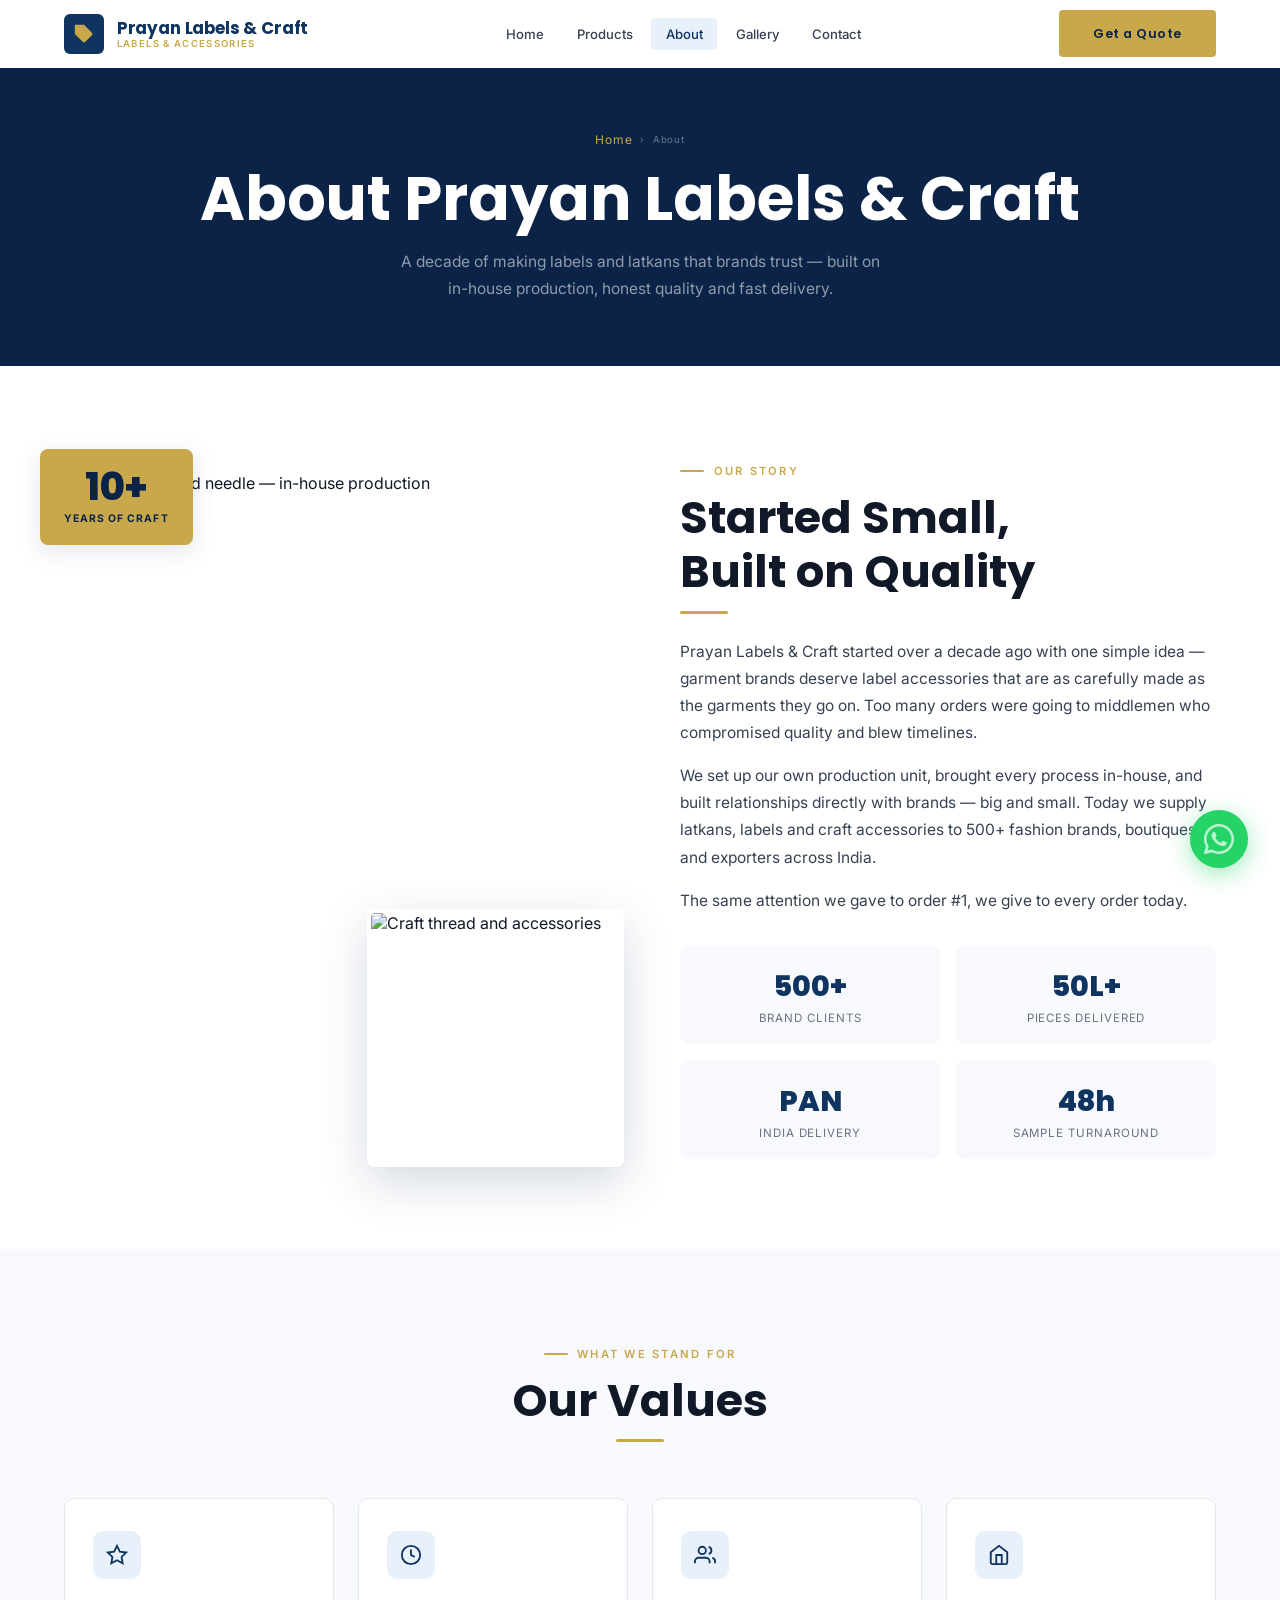
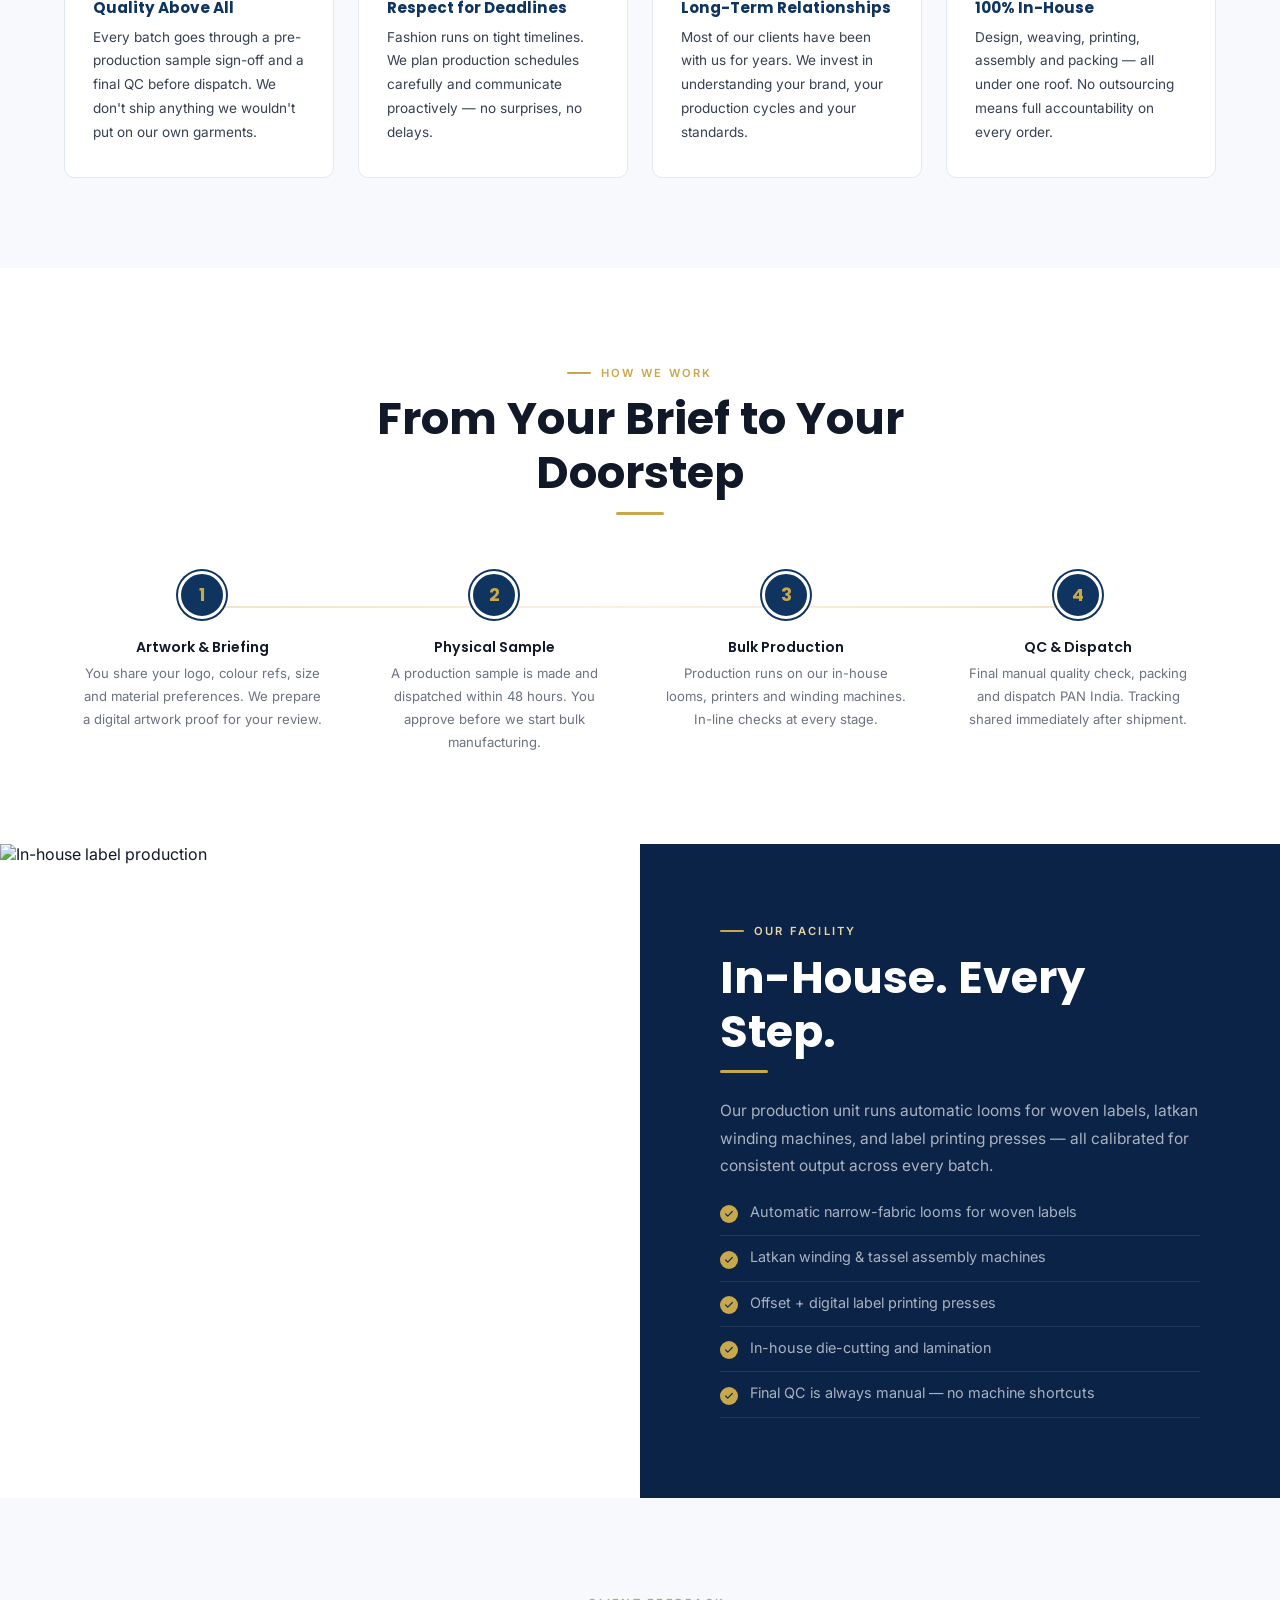
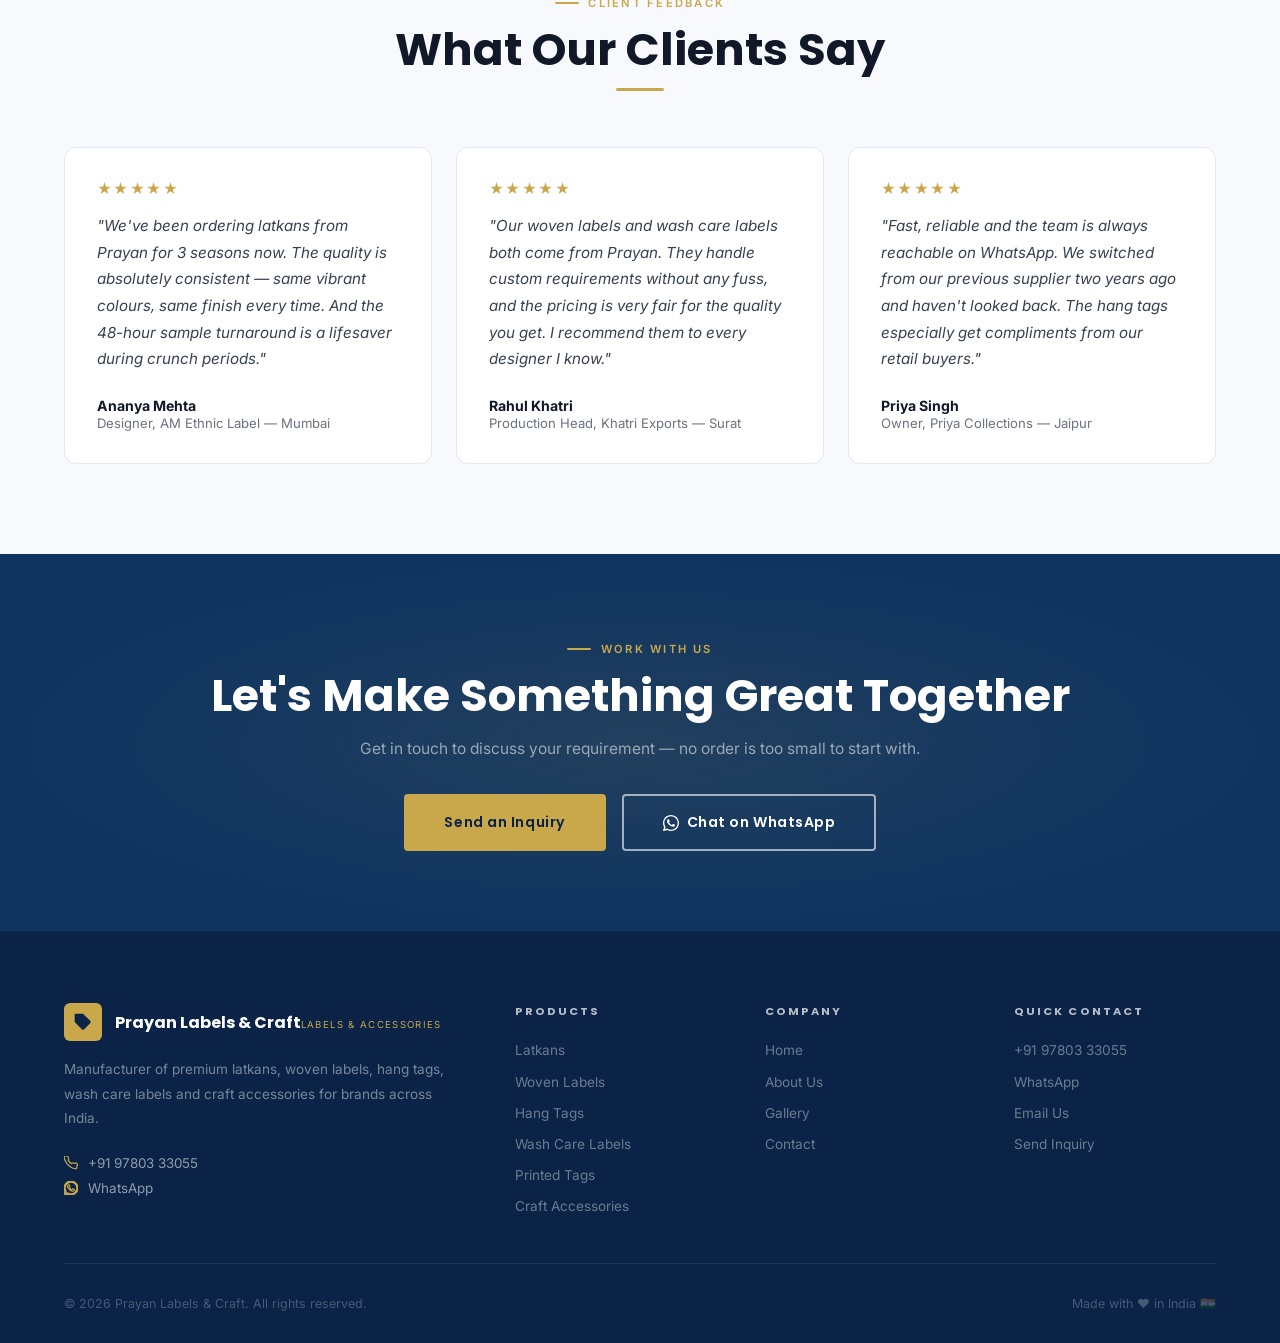
==== commit bc6f104a: "fix: align images to section content across all pages products.html: - Latkans section 3rd image: ya" ====
--- a/about.html
+++ b/about.html
@@ -3,10 +3,107 @@
 <head>
   <meta charset="UTF-8" />
   <meta name="viewport" content="width=device-width, initial-scale=1.0" />
-  <meta name="description" content="About Prayan Labels & Craft — 10+ years manufacturing latkans, woven labels and craft accessories in India. In-house production, quality you can count on." />
-  <title>About Us | Prayan Labels & Craft</title>
+  <meta name="description" content="Prayan Labels & Craft — 10+ years of in-house label manufacturing in Ludhiana, Punjab. Trusted by fashion brands across India for latkans, woven labels & accessories." />
+  <meta name="keywords" content="about Prayan Labels Craft, label manufacturer Ludhiana, garment accessories manufacturer Punjab, in-house label production India, latkan manufacturer India" />
+  <meta name="author" content="Prayan Labels &amp; Craft" />
+  <meta name="robots" content="index, follow" />
+  <title>About Us | Prayan Labels & Craft — Label Manufacturers, Ludhiana</title>
+  <link rel="canonical" href="https://prayanlabels.com/about.html" />
+  <!-- Open Graph -->
+  <meta property="og:type" content="website" />
+  <meta property="og:site_name" content="Prayan Labels &amp; Craft" />
+  <meta property="og:title" content="About Prayan Labels & Craft — Label Manufacturers, Ludhiana" />
+  <meta property="og:description" content="10+ years of in-house label manufacturing. Trusted by fashion brands across India for latkans, woven labels & accessories." />
+  <meta property="og:url" content="https://prayanlabels.com/about.html" />
+  <meta property="og:image" content="https://images.unsplash.com/photo-1711096700094-847c21ebdb52?auto=format&fit=crop&w=1200&h=630&q=85" />
+  <meta property="og:image:width" content="1200" />
+  <meta property="og:image:height" content="630" />
+  <meta property="og:locale" content="en_IN" />
+  <!-- Twitter Card -->
+  <meta name="twitter:card" content="summary_large_image" />
+  <meta name="twitter:title" content="About Prayan Labels & Craft — Label Manufacturers, Ludhiana" />
+  <meta name="twitter:description" content="10+ years of in-house label manufacturing. Trusted by fashion brands across India for latkans, woven labels & accessories." />
+  <meta name="twitter:image" content="https://images.unsplash.com/photo-1711096700094-847c21ebdb52?auto=format&fit=crop&w=1200&h=630&q=85" />
+  <!-- Icons & manifest -->
+  <link rel="icon" href="data:image/svg+xml,<svg xmlns='http://www.w3.org/2000/svg' viewBox='0 0 32 32'><rect width='32' height='32' rx='6' fill='%230f3460'/><text y='23' x='7' font-size='18' fill='%23c9a84c' font-family='Georgia' font-weight='bold'>P</text></svg>" />
+  <link rel="manifest" href="site.webmanifest" />
+  <meta name="theme-color" content="#0f3460" />
+  <link rel="preconnect" href="https://fonts.googleapis.com" />
+  <link rel="preconnect" href="https://fonts.gstatic.com" crossorigin />
+  <link rel="preconnect" href="https://images.unsplash.com" />
   <link rel="stylesheet" href="css/style.css" />
-  <link rel="icon" href="data:image/svg+xml,<svg xmlns='http://www.w3.org/2000/svg' viewBox='0 0 32 32'><rect width='32' height='32' rx='6' fill='%230f3460'/><text y='23' x='7' font-size='18' fill='%23c9a84c' font-family='Georgia' font-weight='bold'>P</text></svg>" />
+  <!-- Structured data -->
+  <script type="application/ld+json">
+{
+  "@context": "https://schema.org",
+  "@graph": [
+  {
+    "@type": "LocalBusiness",
+    "@id": "https://prayanlabels.com/#business",
+    "name": "Prayan Labels & Craft",
+    "description": "Manufacturer of latkans, woven labels, hang tags, wash care labels and craft accessories in Ludhiana, India.",
+    "url": "https://prayanlabels.com",
+    "telephone": "+919780333055",
+    "email": "gaurav@prayanlabels.com",
+    "address": {
+      "@type": "PostalAddress",
+      "streetAddress": "New Heera Nagar, Kakowal Road",
+      "addressLocality": "Ludhiana",
+      "addressRegion": "Punjab",
+      "postalCode": "141008",
+      "addressCountry": "IN"
+    },
+    "geo": {
+      "@type": "GeoCoordinates",
+      "latitude": 30.9010,
+      "longitude": 75.8573
+    },
+    "image": "https://images.unsplash.com/photo-1711096700094-847c21ebdb52?auto=format&fit=crop&w=1200&q=80",
+    "priceRange": "₹₹",
+    "openingHoursSpecification": {
+      "@type": "OpeningHoursSpecification",
+      "dayOfWeek": ["Monday","Tuesday","Wednesday","Thursday","Friday","Saturday"],
+      "opens": "09:00",
+      "closes": "18:00"
+    },
+    "contactPoint": {
+      "@type": "ContactPoint",
+      "telephone": "+919780333055",
+      "contactType": "sales",
+      "availableLanguage": ["English","Hindi","Punjabi"]
+    },
+    "hasOfferCatalog": {
+      "@type": "OfferCatalog",
+      "name": "Label & Accessory Products",
+      "itemListElement": [
+        {"@type":"Offer","itemOffered":{"@type":"Product","name":"Latkans","description":"Decorative tassels in silk thread, zari, metal charms and beads for ethnic wear"}},
+        {"@type":"Offer","itemOffered":{"@type":"Product","name":"Woven Labels","description":"Custom woven brand labels in damask, satin and taffeta weaves"}},
+        {"@type":"Offer","itemOffered":{"@type":"Product","name":"Hang Tags","description":"Custom printed hang tags for garments and apparel brands"}},
+        {"@type":"Offer","itemOffered":{"@type":"Product","name":"Wash Care Labels","description":"Woven and printed care instruction labels for garments"}},
+        {"@type":"Offer","itemOffered":{"@type":"Product","name":"Printed Tags","description":"Barcode labels, price tags and printed paper tags"}},
+        {"@type":"Offer","itemOffered":{"@type":"Product","name":"Craft Accessories","description":"Tassels, cord strings, price pins and craft embellishments"}}
+      ]
+    },
+    "sameAs": ["https://wa.me/919780333055"]
+  },
+  {
+    "@type": "BreadcrumbList",
+    "itemListElement": [
+    {"@type":"ListItem","position":1,"name":"Home","item":"https://prayanlabels.com/"},
+    {"@type":"ListItem","position":2,"name":"About","item":"https://prayanlabels.com/about.html"}
+    ]
+  },
+  {
+    "@type": "AboutPage",
+    "@id": "https://prayanlabels.com/about.html#webpage",
+    "url": "https://prayanlabels.com/about.html",
+    "name": "About Prayan Labels & Craft",
+    "isPartOf": {"@id": "https://prayanlabels.com/#website"},
+    "about": {"@id": "https://prayanlabels.com/#business"}
+  }
+  ]
+}
+  </script>
 </head>
 <body>
 
@@ -42,7 +139,7 @@
 </nav>
 
 <section class="page-hero">
-  <div class="page-hero__bg" style="background-image:url('https://images.unsplash.com/photo-1604176354204-9268737fd5b7?auto=format&fit=crop&w=1600&q=80');"></div>
+  <div class="page-hero__bg" style="background-image:url('https://images.unsplash.com/photo-1764298493187-3ad7a76e95d8?auto=format&fit=crop&w=1600&q=80');"></div>
   <div class="page-hero__overlay"></div>
   <div class="page-hero__content container">
     <nav class="breadcrumb"><a href="index.html">Home</a><span>›</span><span>About</span></nav>
@@ -59,10 +156,10 @@
     <div class="about-hero-grid">
       <div class="about-img-stack reveal">
         <div class="about-img-main">
-          <img src="https://images.unsplash.com/photo-1604176354204-9268737fd5b7?auto=format&fit=crop&w=800&q=80" alt="Prayan Labels manufacturing unit" loading="lazy" />
+          <img src="https://images.unsplash.com/photo-1711318510657-e626bb0c8068?auto=format&fit=crop&w=800&q=80" alt="Craft thread and needle — in-house production" loading="lazy" />
         </div>
         <div class="about-img-accent">
-          <img src="https://images.unsplash.com/photo-1509631179647-0177331693ae?auto=format&fit=crop&w=400&q=80" alt="Craft thread and accessories" loading="lazy" />
+          <img src="https://images.unsplash.com/photo-1646282992378-cfb4437b032c?auto=format&fit=crop&w=400&q=80" alt="Craft thread and accessories" loading="lazy" />
         </div>
         <div class="about-years-badge">
           <strong>10+</strong>
@@ -176,7 +273,7 @@
 <!-- SPLIT: MANUFACTURING -->
 <div class="split">
   <div class="split__img">
-    <img src="https://images.unsplash.com/photo-1586495777744-4e6232bf2177?auto=format&fit=crop&w=900&q=80" alt="In-house label production" loading="lazy" />
+    <img src="https://images.unsplash.com/photo-1646282994816-a8078310f263?auto=format&fit=crop&w=900&q=80" alt="In-house label production" loading="lazy" />
   </div>
   <div class="split__body split__body--navy">
     <span class="eyebrow" style="color:var(--gold-light);">Our Facility</span>
@@ -264,7 +361,7 @@
       </div>
       <div class="footer__col"><h5>Products</h5><ul><li><a href="products.html#latkans">Latkans</a></li><li><a href="products.html#woven">Woven Labels</a></li><li><a href="products.html#hangtags">Hang Tags</a></li><li><a href="products.html#washcare">Wash Care Labels</a></li><li><a href="products.html#printed">Printed Tags</a></li><li><a href="products.html#craft">Craft Accessories</a></li></ul></div>
       <div class="footer__col"><h5>Company</h5><ul><li><a href="index.html">Home</a></li><li><a href="about.html">About Us</a></li><li><a href="gallery.html">Gallery</a></li><li><a href="contact.html">Contact</a></li></ul></div>
-      <div class="footer__col"><h5>Quick Contact</h5><ul><li><a href="tel:+919780333055">+91 97803 33055</a></li><li><a href="https://wa.me/919780333055" target="_blank" rel="noopener">WhatsApp</a></li><li><a href="mailto:info@prayanlabels.com">Email Us</a></li><li><a href="contact.html">Send Inquiry</a></li></ul></div>
+      <div class="footer__col"><h5>Quick Contact</h5><ul><li><a href="tel:+919780333055">+91 97803 33055</a></li><li><a href="https://wa.me/919780333055" target="_blank" rel="noopener">WhatsApp</a></li><li><a href="mailto:gaurav@prayanlabels.com">Email Us</a></li><li><a href="contact.html">Send Inquiry</a></li></ul></div>
     </div>
     <div class="footer__bottom">
       <span>© <span id="year"></span> Prayan Labels &amp; Craft. All rights reserved.</span>
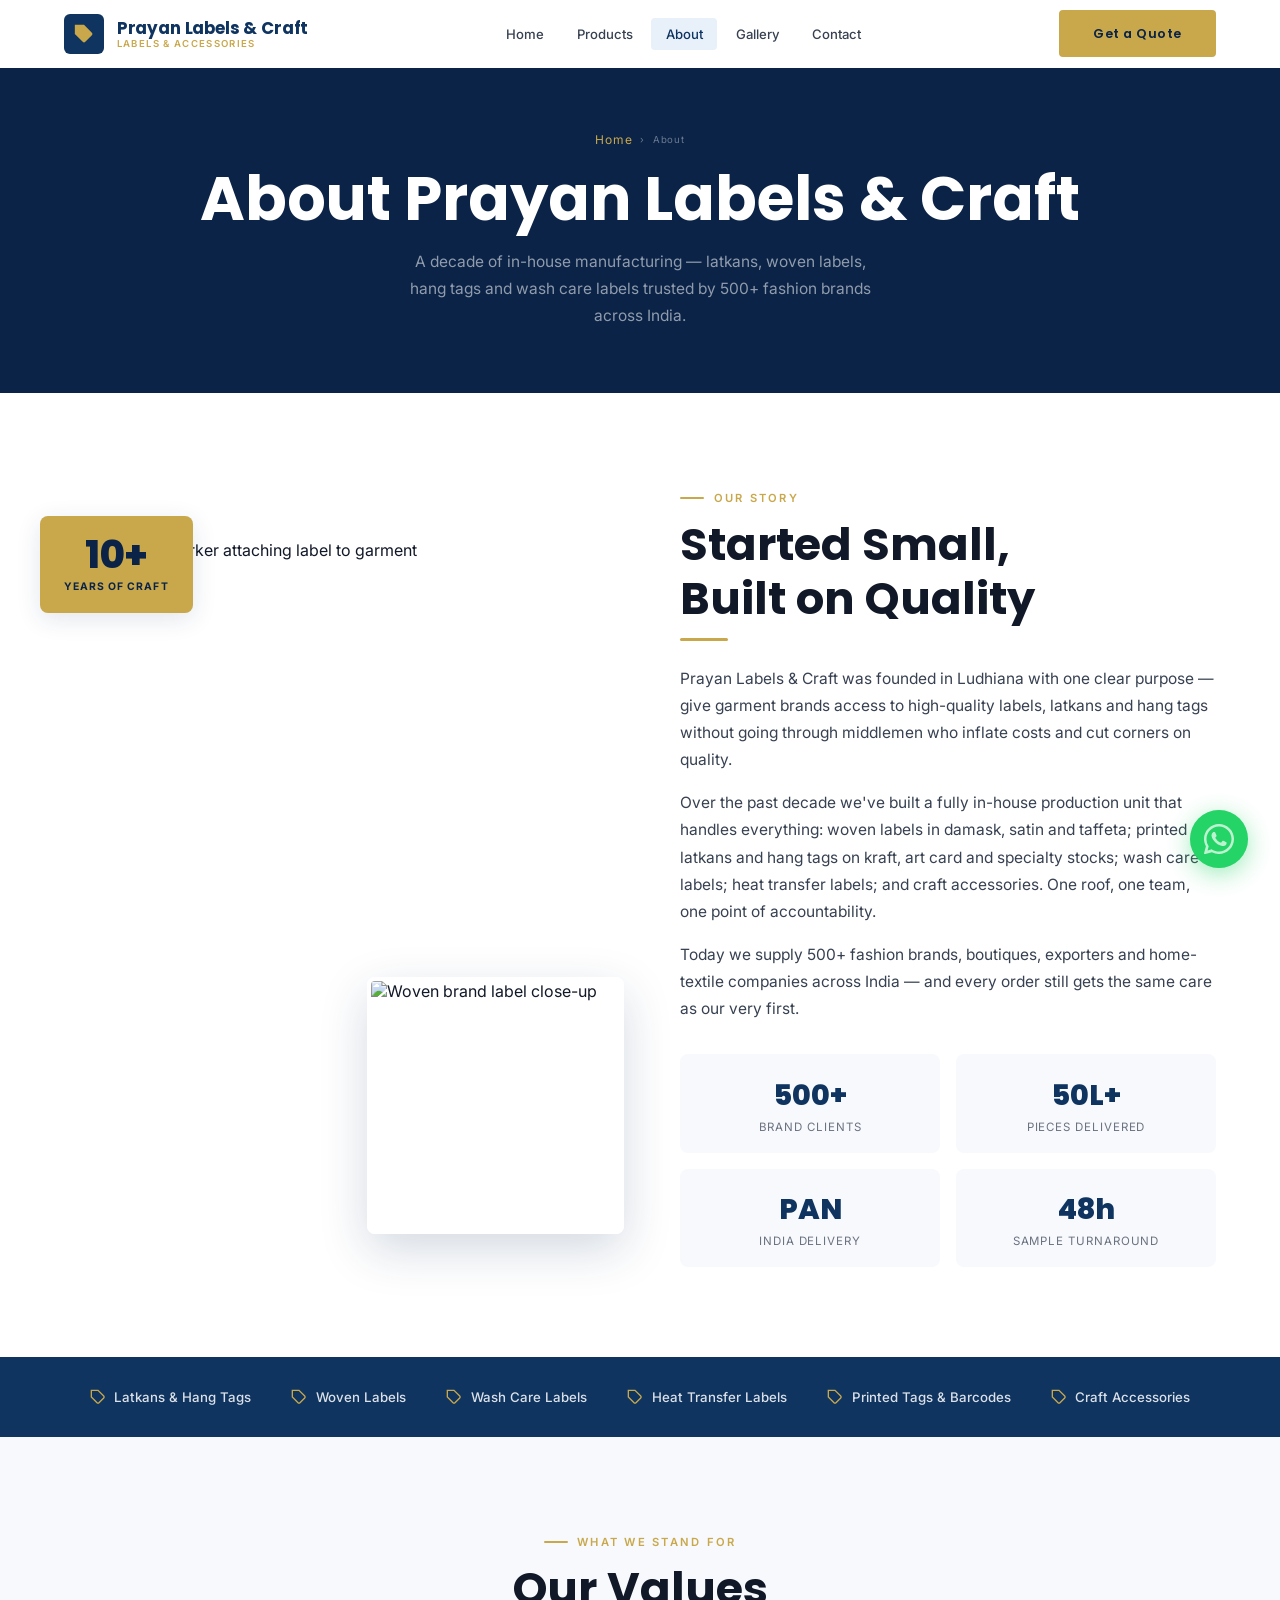
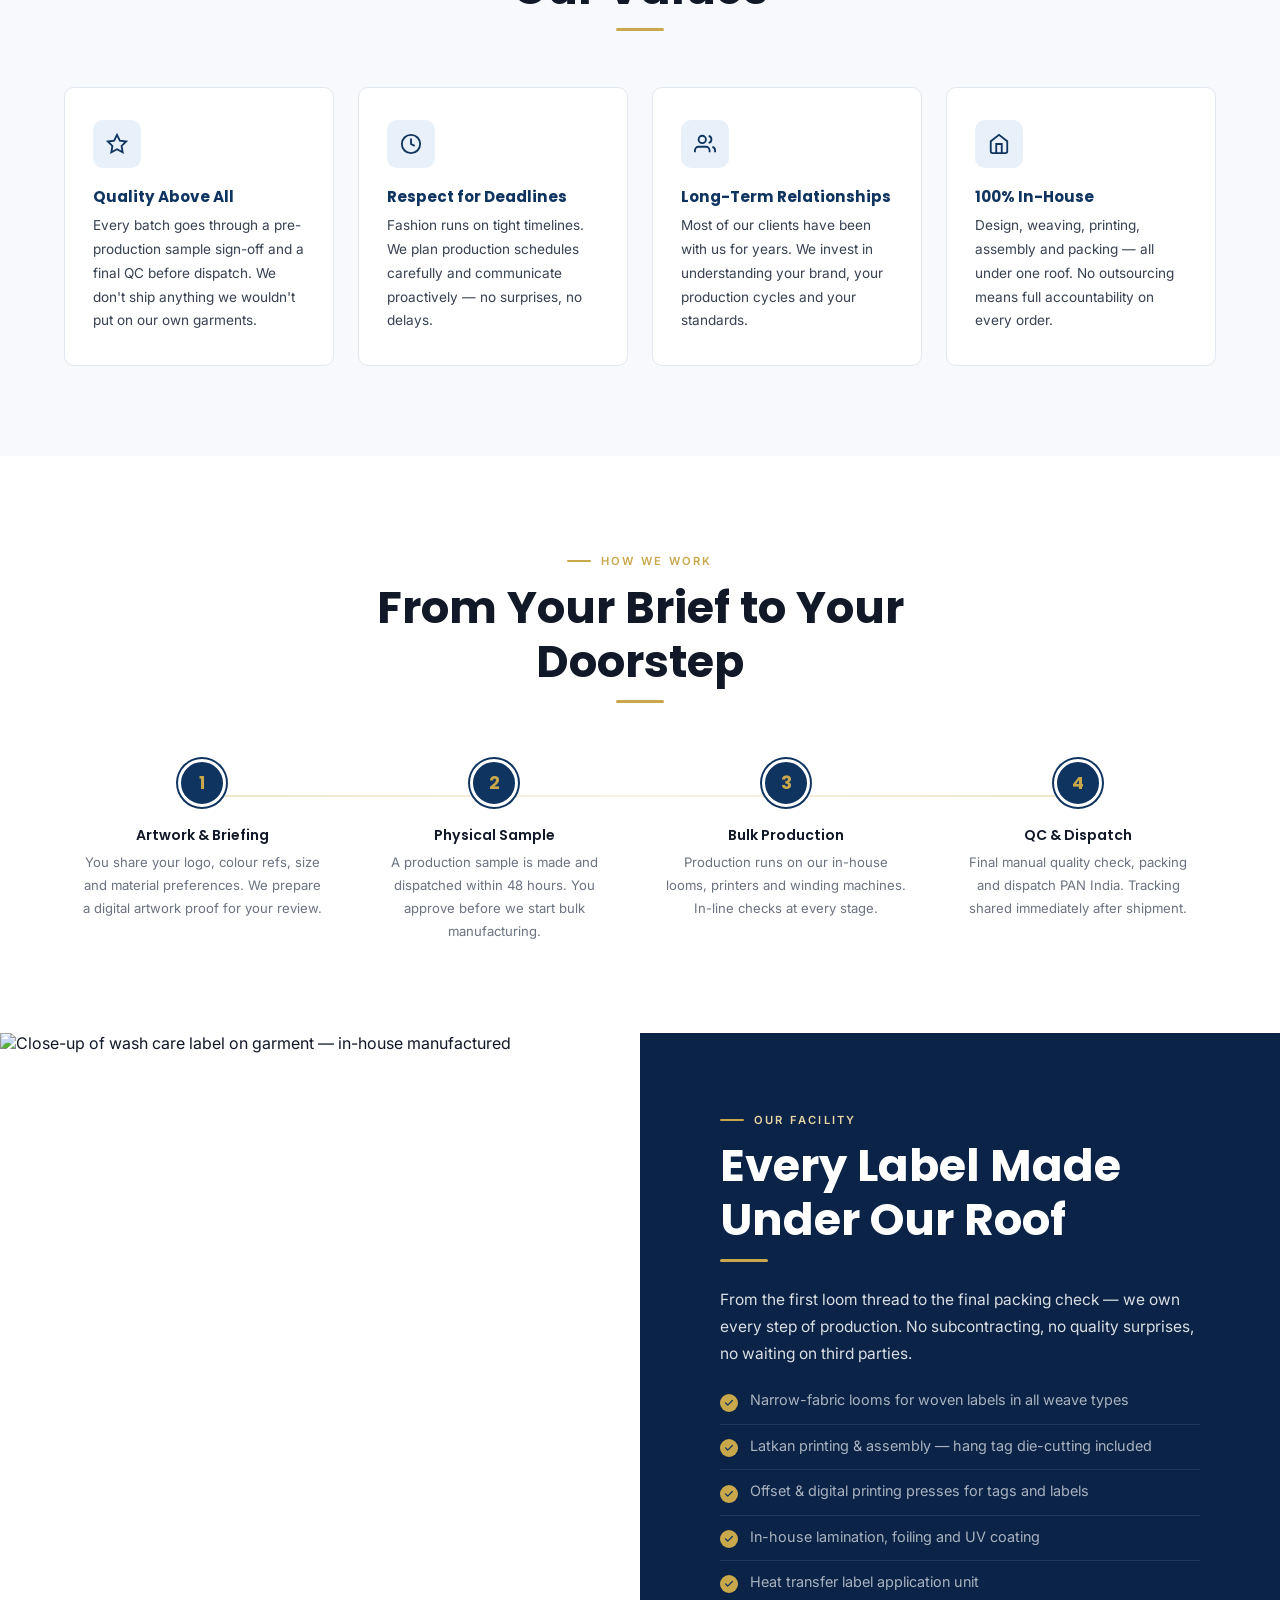
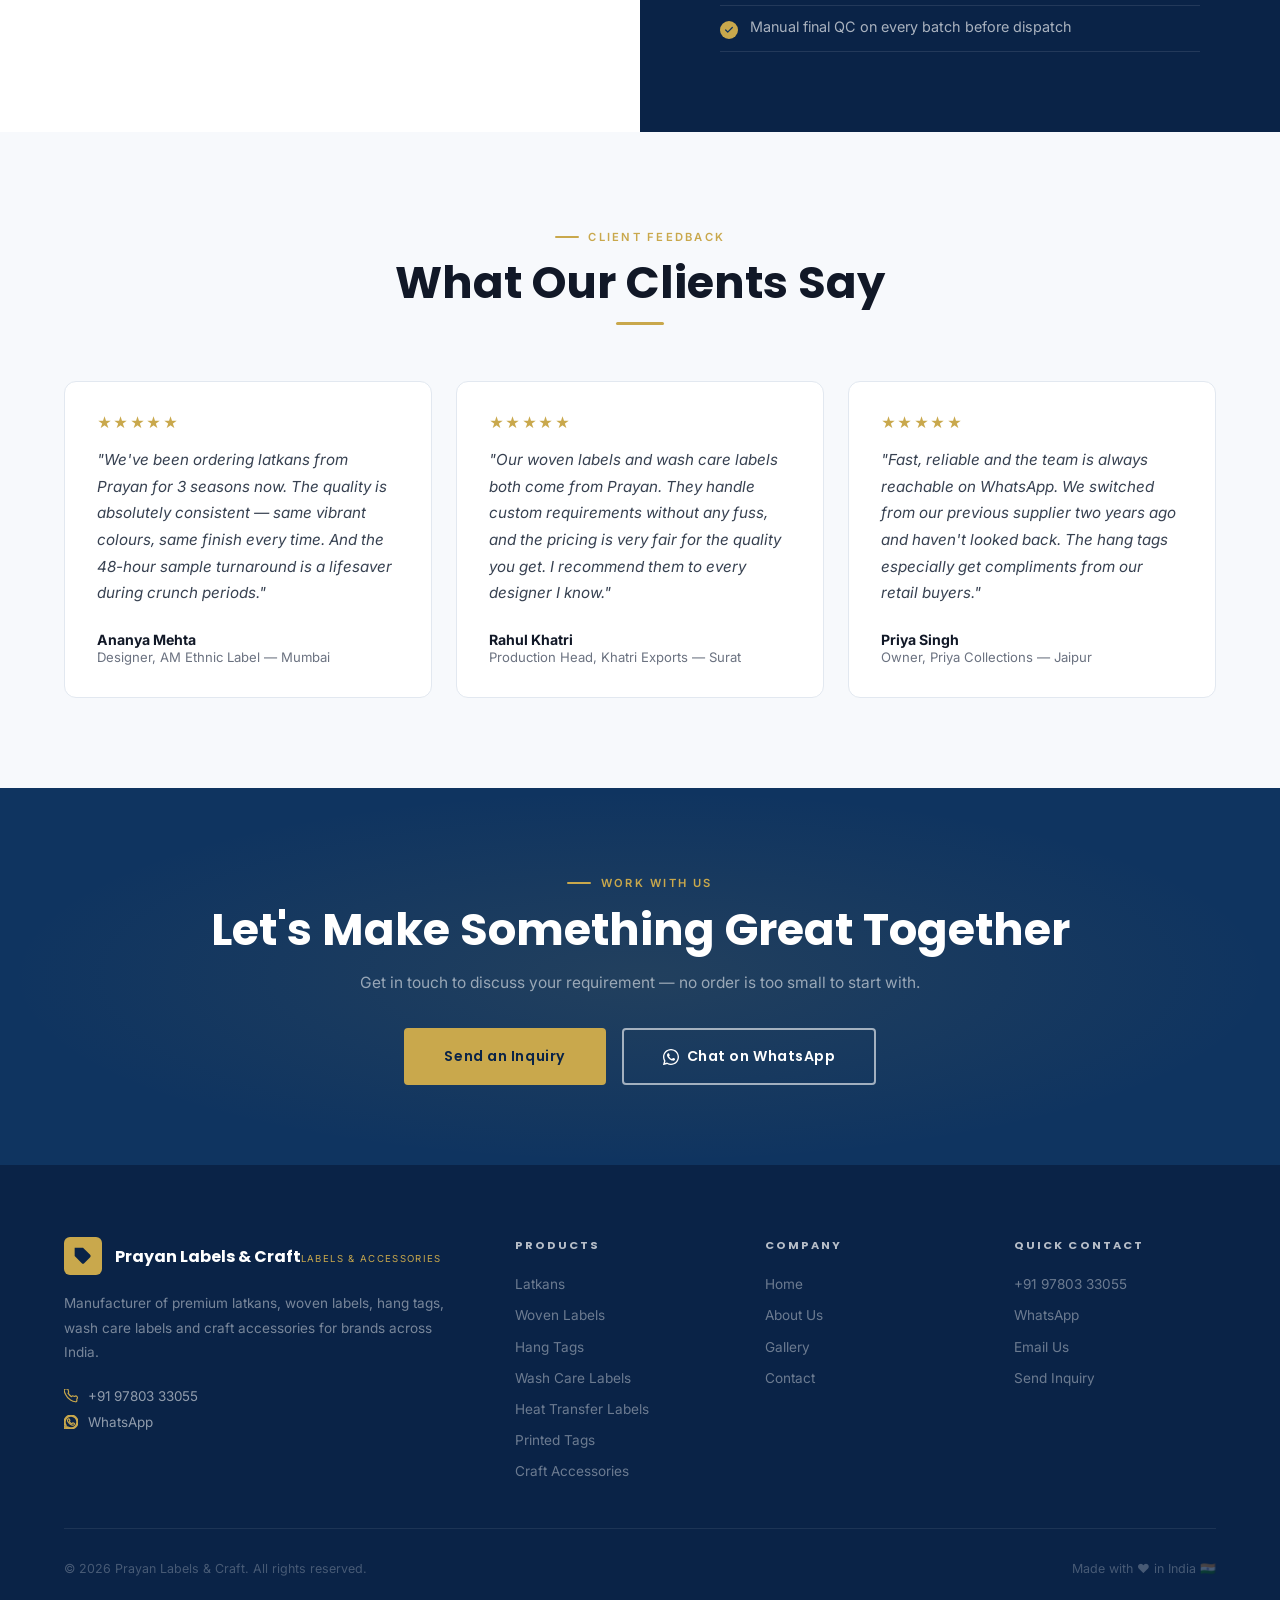
==== commit eefa7ff6: "fix: overhaul about page — images, content and brand alignment - Fix OG/Twitter card image: was old " ====
--- a/about.html
+++ b/about.html
@@ -15,7 +15,7 @@
   <meta property="og:title" content="About Prayan Labels & Craft — Label Manufacturers, Ludhiana" />
   <meta property="og:description" content="10+ years of in-house label manufacturing. Trusted by fashion brands across India for latkans, woven labels & accessories." />
   <meta property="og:url" content="https://prayanlabels.com/about.html" />
-  <meta property="og:image" content="https://images.unsplash.com/photo-1711096700094-847c21ebdb52?auto=format&fit=crop&w=1200&h=630&q=85" />
+  <meta property="og:image" content="https://images.unsplash.com/photo-1764298493187-3ad7a76e95d8?auto=format&fit=crop&w=1200&h=630&q=85" />
   <meta property="og:image:width" content="1200" />
   <meta property="og:image:height" content="630" />
   <meta property="og:locale" content="en_IN" />
@@ -23,7 +23,7 @@
   <meta name="twitter:card" content="summary_large_image" />
   <meta name="twitter:title" content="About Prayan Labels & Craft — Label Manufacturers, Ludhiana" />
   <meta name="twitter:description" content="10+ years of in-house label manufacturing. Trusted by fashion brands across India for latkans, woven labels & accessories." />
-  <meta name="twitter:image" content="https://images.unsplash.com/photo-1711096700094-847c21ebdb52?auto=format&fit=crop&w=1200&h=630&q=85" />
+  <meta name="twitter:image" content="https://images.unsplash.com/photo-1764298493187-3ad7a76e95d8?auto=format&fit=crop&w=1200&h=630&q=85" />
   <!-- Icons & manifest -->
   <link rel="icon" href="data:image/svg+xml,<svg xmlns='http://www.w3.org/2000/svg' viewBox='0 0 32 32'><rect width='32' height='32' rx='6' fill='%230f3460'/><text y='23' x='7' font-size='18' fill='%23c9a84c' font-family='Georgia' font-weight='bold'>P</text></svg>" />
   <link rel="manifest" href="site.webmanifest" />
@@ -58,7 +58,7 @@
       "latitude": 30.9010,
       "longitude": 75.8573
     },
-    "image": "https://images.unsplash.com/photo-1711096700094-847c21ebdb52?auto=format&fit=crop&w=1200&q=80",
+    "image": "https://images.unsplash.com/photo-1764298493187-3ad7a76e95d8?auto=format&fit=crop&w=1200&q=80",
     "priceRange": "₹₹",
     "openingHoursSpecification": {
       "@type": "OpeningHoursSpecification",
@@ -76,7 +76,7 @@
       "@type": "OfferCatalog",
       "name": "Label & Accessory Products",
       "itemListElement": [
-        {"@type":"Offer","itemOffered":{"@type":"Product","name":"Latkans","description":"Decorative tassels in silk thread, zari, metal charms and beads for ethnic wear"}},
+        {"@type":"Offer","itemOffered":{"@type":"Product","name":"Latkans","description":"Custom hang tags — branded price and information cards attached to garments, available in kraft, art card and specialty stocks"}},
         {"@type":"Offer","itemOffered":{"@type":"Product","name":"Woven Labels","description":"Custom woven brand labels in damask, satin and taffeta weaves"}},
         {"@type":"Offer","itemOffered":{"@type":"Product","name":"Hang Tags","description":"Custom printed hang tags for garments and apparel brands"}},
         {"@type":"Offer","itemOffered":{"@type":"Product","name":"Wash Care Labels","description":"Woven and printed care instruction labels for garments"}},
@@ -139,12 +139,12 @@
 </nav>
 
 <section class="page-hero">
-  <div class="page-hero__bg" style="background-image:url('https://images.unsplash.com/photo-1764298493187-3ad7a76e95d8?auto=format&fit=crop&w=1600&q=80');"></div>
+  <div class="page-hero__bg" style="background-image:url('https://images.unsplash.com/photo-1765484253358-70f69979d307?auto=format&fit=crop&w=1600&q=80');"></div>
   <div class="page-hero__overlay"></div>
   <div class="page-hero__content container">
     <nav class="breadcrumb"><a href="index.html">Home</a><span>›</span><span>About</span></nav>
     <h1>About Prayan Labels &amp; Craft</h1>
-    <p>A decade of making labels and latkans that brands trust — built on in-house production, honest quality and fast delivery.</p>
+    <p>A decade of in-house manufacturing — latkans, woven labels, hang tags and wash care labels trusted by 500+ fashion brands across India.</p>
   </div>
 </section>
 
@@ -156,10 +156,10 @@
     <div class="about-hero-grid">
       <div class="about-img-stack reveal">
         <div class="about-img-main">
-          <img src="https://images.unsplash.com/photo-1711318510657-e626bb0c8068?auto=format&fit=crop&w=800&q=80" alt="Craft thread and needle — in-house production" loading="lazy" />
+          <img src="https://images.unsplash.com/photo-1764298493187-3ad7a76e95d8?auto=format&fit=crop&w=800&q=80" alt="Production worker attaching label to garment" loading="lazy" />
         </div>
         <div class="about-img-accent">
-          <img src="https://images.unsplash.com/photo-1646282992378-cfb4437b032c?auto=format&fit=crop&w=400&q=80" alt="Craft thread and accessories" loading="lazy" />
+          <img src="https://images.unsplash.com/photo-1542272606-fe889704e0f6?auto=format&fit=crop&w=400&q=80" alt="Woven brand label close-up" loading="lazy" />
         </div>
         <div class="about-years-badge">
           <strong>10+</strong>
@@ -170,9 +170,9 @@
         <span class="eyebrow">Our Story</span>
         <h2>Started Small,<br/>Built on Quality</h2>
         <div class="gold-divider"></div>
-        <p>Prayan Labels &amp; Craft started over a decade ago with one simple idea — garment brands deserve label accessories that are as carefully made as the garments they go on. Too many orders were going to middlemen who compromised quality and blew timelines.</p>
-        <p style="margin-top:1rem;">We set up our own production unit, brought every process in-house, and built relationships directly with brands — big and small. Today we supply latkans, labels and craft accessories to 500+ fashion brands, boutiques and exporters across India.</p>
-        <p style="margin-top:1rem;">The same attention we gave to order #1, we give to every order today.</p>
+        <p>Prayan Labels &amp; Craft was founded in Ludhiana with one clear purpose — give garment brands access to high-quality labels, latkans and hang tags without going through middlemen who inflate costs and cut corners on quality.</p>
+        <p style="margin-top:1rem;">Over the past decade we've built a fully in-house production unit that handles everything: woven labels in damask, satin and taffeta; printed latkans and hang tags on kraft, art card and specialty stocks; wash care labels; heat transfer labels; and craft accessories. One roof, one team, one point of accountability.</p>
+        <p style="margin-top:1rem;">Today we supply 500+ fashion brands, boutiques, exporters and home-textile companies across India — and every order still gets the same care as our very first.</p>
         <div style="display:grid;grid-template-columns:1fr 1fr;gap:1rem;margin-top:2rem;">
           <div style="background:var(--bg);border-radius:8px;padding:1.2rem;text-align:center;">
             <div style="font-family:var(--font-head);font-size:1.8rem;font-weight:800;color:var(--navy);">500+</div>
@@ -196,6 +196,38 @@
   </div>
 </section>
 
+<!-- PRODUCT IDENTITY STRIP -->
+<div style="background:var(--navy);padding:2rem 0;" aria-hidden="true">
+  <div class="container">
+    <div style="display:flex;flex-wrap:wrap;justify-content:center;gap:1.5rem 2.5rem;align-items:center;">
+      <div style="display:flex;align-items:center;gap:0.55rem;color:rgba(255,255,255,0.85);font-size:0.83rem;font-weight:500;">
+        <svg width="16" height="16" viewBox="0 0 24 24" fill="none" stroke="#c9a84c" stroke-width="2" stroke-linecap="round"><path d="M20.59 13.41l-7.17 7.17a2 2 0 01-2.83 0L2 12V2h10l8.59 8.59a2 2 0 010 2.82z"/></svg>
+        Latkans &amp; Hang Tags
+      </div>
+      <div style="display:flex;align-items:center;gap:0.55rem;color:rgba(255,255,255,0.85);font-size:0.83rem;font-weight:500;">
+        <svg width="16" height="16" viewBox="0 0 24 24" fill="none" stroke="#c9a84c" stroke-width="2" stroke-linecap="round"><path d="M20.59 13.41l-7.17 7.17a2 2 0 01-2.83 0L2 12V2h10l8.59 8.59a2 2 0 010 2.82z"/></svg>
+        Woven Labels
+      </div>
+      <div style="display:flex;align-items:center;gap:0.55rem;color:rgba(255,255,255,0.85);font-size:0.83rem;font-weight:500;">
+        <svg width="16" height="16" viewBox="0 0 24 24" fill="none" stroke="#c9a84c" stroke-width="2" stroke-linecap="round"><path d="M20.59 13.41l-7.17 7.17a2 2 0 01-2.83 0L2 12V2h10l8.59 8.59a2 2 0 010 2.82z"/></svg>
+        Wash Care Labels
+      </div>
+      <div style="display:flex;align-items:center;gap:0.55rem;color:rgba(255,255,255,0.85);font-size:0.83rem;font-weight:500;">
+        <svg width="16" height="16" viewBox="0 0 24 24" fill="none" stroke="#c9a84c" stroke-width="2" stroke-linecap="round"><path d="M20.59 13.41l-7.17 7.17a2 2 0 01-2.83 0L2 12V2h10l8.59 8.59a2 2 0 010 2.82z"/></svg>
+        Heat Transfer Labels
+      </div>
+      <div style="display:flex;align-items:center;gap:0.55rem;color:rgba(255,255,255,0.85);font-size:0.83rem;font-weight:500;">
+        <svg width="16" height="16" viewBox="0 0 24 24" fill="none" stroke="#c9a84c" stroke-width="2" stroke-linecap="round"><path d="M20.59 13.41l-7.17 7.17a2 2 0 01-2.83 0L2 12V2h10l8.59 8.59a2 2 0 010 2.82z"/></svg>
+        Printed Tags &amp; Barcodes
+      </div>
+      <div style="display:flex;align-items:center;gap:0.55rem;color:rgba(255,255,255,0.85);font-size:0.83rem;font-weight:500;">
+        <svg width="16" height="16" viewBox="0 0 24 24" fill="none" stroke="#c9a84c" stroke-width="2" stroke-linecap="round"><path d="M20.59 13.41l-7.17 7.17a2 2 0 01-2.83 0L2 12V2h10l8.59 8.59a2 2 0 010 2.82z"/></svg>
+        Craft Accessories
+      </div>
+    </div>
+  </div>
+</div>
+
 <!-- VALUES -->
 <section class="section section--bg">
   <div class="container">
@@ -273,19 +305,20 @@
 <!-- SPLIT: MANUFACTURING -->
 <div class="split">
   <div class="split__img">
-    <img src="https://images.unsplash.com/photo-1646282994816-a8078310f263?auto=format&fit=crop&w=900&q=80" alt="In-house label production" loading="lazy" />
+    <img src="https://images.unsplash.com/photo-1649738701436-62ec0fc9f455?auto=format&fit=crop&w=900&q=80" alt="Close-up of wash care label on garment — in-house manufactured" loading="lazy" />
   </div>
   <div class="split__body split__body--navy">
     <span class="eyebrow" style="color:var(--gold-light);">Our Facility</span>
-    <h2 style="color:#fff;">In-House. Every Step.</h2>
+    <h2 style="color:#fff;">Every Label Made<br/>Under Our Roof</h2>
     <div class="gold-divider"></div>
-    <p style="color:rgba(255,255,255,0.65);">Our production unit runs automatic looms for woven labels, latkan winding machines, and label printing presses — all calibrated for consistent output across every batch.</p>
+    <p style="color:rgba(255,255,255,0.85);">From the first loom thread to the final packing check — we own every step of production. No subcontracting, no quality surprises, no waiting on third parties.</p>
     <ul class="value-list value-list--light" style="margin-top:1.5rem;">
-      <li>Automatic narrow-fabric looms for woven labels</li>
-      <li>Latkan winding &amp; tassel assembly machines</li>
-      <li>Offset + digital label printing presses</li>
-      <li>In-house die-cutting and lamination</li>
-      <li>Final QC is always manual — no machine shortcuts</li>
+      <li>Narrow-fabric looms for woven labels in all weave types</li>
+      <li>Latkan printing &amp; assembly — hang tag die-cutting included</li>
+      <li>Offset &amp; digital printing presses for tags and labels</li>
+      <li>In-house lamination, foiling and UV coating</li>
+      <li>Heat transfer label application unit</li>
+      <li>Manual final QC on every batch before dispatch</li>
     </ul>
   </div>
 </div>
@@ -359,7 +392,7 @@
           <a href="https://wa.me/919780333055" target="_blank" rel="noopener"><svg viewBox="0 0 24 24"><path d="M17.472 14.382c-.297-.149-1.758-.867-2.03-.967-.273-.099-.471-.148-.67.15-.297.297-.767.966-.94 1.164-.173.199-.347.223-.644.075-.297-.15-1.255-.463-2.39-1.475-.883-.788-1.48-1.761-1.653-2.059-.173-.297-.018-.458.13-.606.134-.133.298-.347.446-.52.149-.174.198-.298.298-.497.099-.198.05-.371-.025-.52-.075-.149-.669-1.612-.916-2.207-.242-.579-.487-.5-.669-.51-.173-.008-.371-.01-.57-.01-.198 0-.52.074-.792.372-.272.297-1.04 1.016-1.04 2.479 0 1.462 1.065 2.875 1.213 3.074.149.198 2.096 3.2 5.077 4.487.709.306 1.262.489 1.694.625.712.227 1.36.195 1.871.118.571-.085 1.758-.719 2.006-1.413.248-.694.248-1.289.173-1.413-.074-.124-.272-.198-.57-.347z"/><path d="M12 0C5.373 0 0 5.373 0 12c0 2.123.554 4.112 1.525 5.84L.057 23.486a.5.5 0 00.614.614l5.644-1.468A11.953 11.953 0 0012 24c6.627 0 12-5.373 12-12S18.627 0 12 0zm0 22c-1.96 0-3.803-.537-5.38-1.47l-.386-.232-3.35.871.871-3.35-.232-.386A9.96 9.96 0 012 12C2 6.477 6.477 2 12 2s10 4.477 10 10-4.477 10-10 10z"/></svg>WhatsApp</a>
         </div>
       </div>
-      <div class="footer__col"><h5>Products</h5><ul><li><a href="products.html#latkans">Latkans</a></li><li><a href="products.html#woven">Woven Labels</a></li><li><a href="products.html#hangtags">Hang Tags</a></li><li><a href="products.html#washcare">Wash Care Labels</a></li><li><a href="products.html#printed">Printed Tags</a></li><li><a href="products.html#craft">Craft Accessories</a></li></ul></div>
+      <div class="footer__col"><h5>Products</h5><ul><li><a href="products.html#latkans">Latkans</a></li><li><a href="products.html#woven">Woven Labels</a></li><li><a href="products.html#hangtags">Hang Tags</a></li><li><a href="products.html#washcare">Wash Care Labels</a></li><li><a href="products.html#heattransfer">Heat Transfer Labels</a></li><li><a href="products.html#printed">Printed Tags</a></li><li><a href="products.html#craft">Craft Accessories</a></li></ul></div>
       <div class="footer__col"><h5>Company</h5><ul><li><a href="index.html">Home</a></li><li><a href="about.html">About Us</a></li><li><a href="gallery.html">Gallery</a></li><li><a href="contact.html">Contact</a></li></ul></div>
       <div class="footer__col"><h5>Quick Contact</h5><ul><li><a href="tel:+919780333055">+91 97803 33055</a></li><li><a href="https://wa.me/919780333055" target="_blank" rel="noopener">WhatsApp</a></li><li><a href="mailto:gaurav@prayanlabels.com">Email Us</a></li><li><a href="contact.html">Send Inquiry</a></li></ul></div>
     </div>
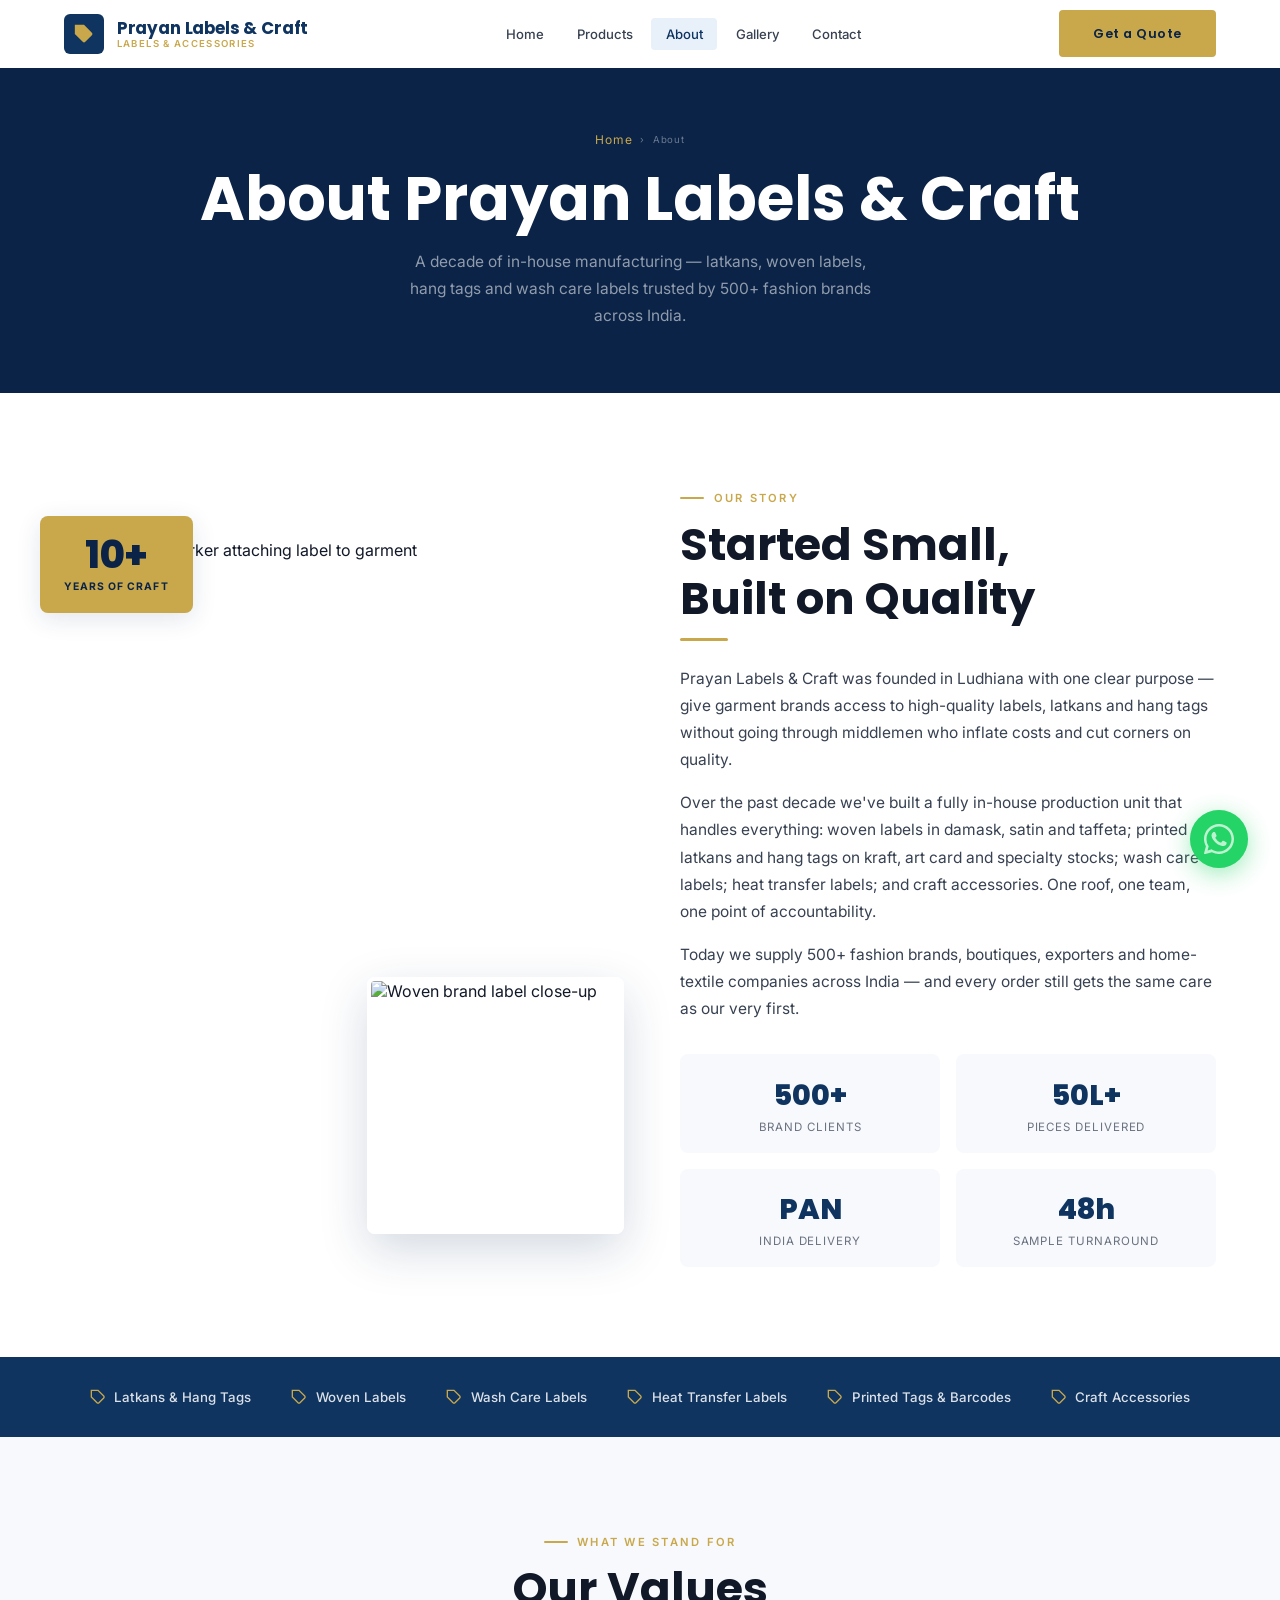
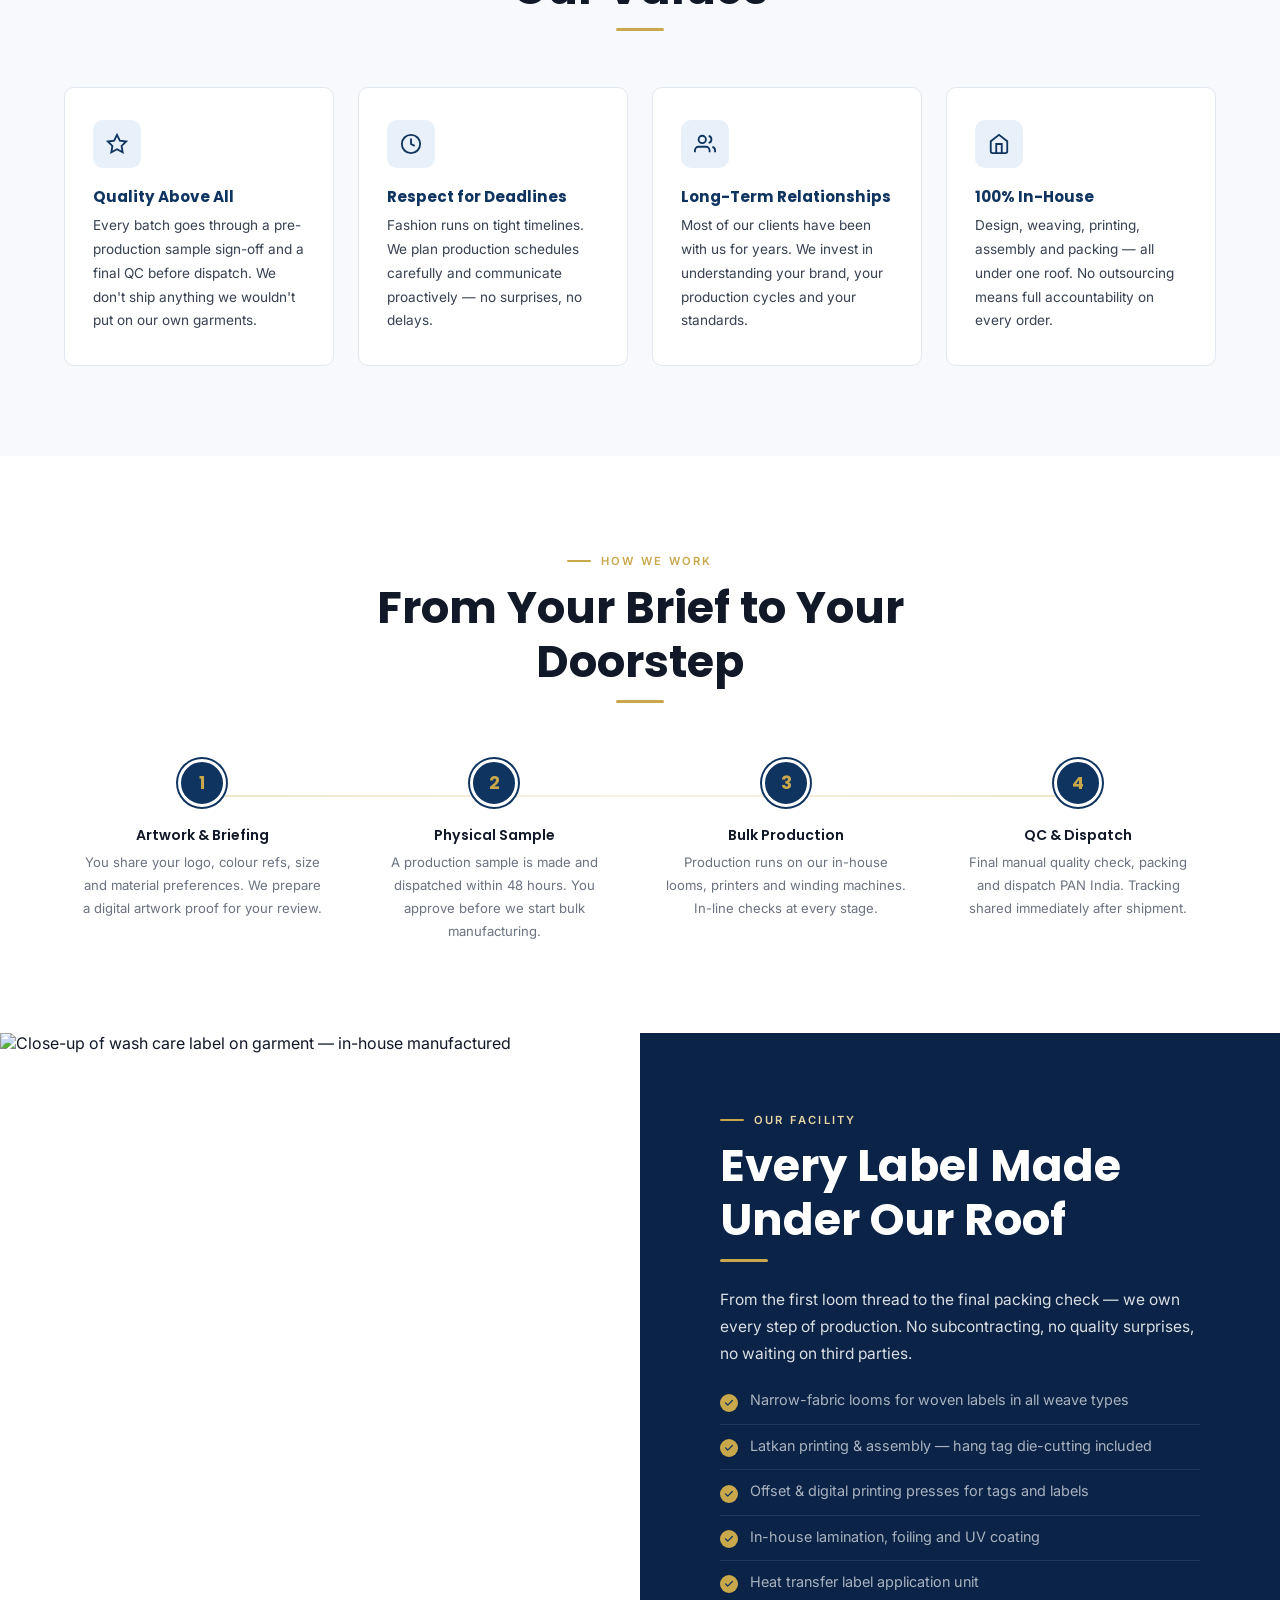
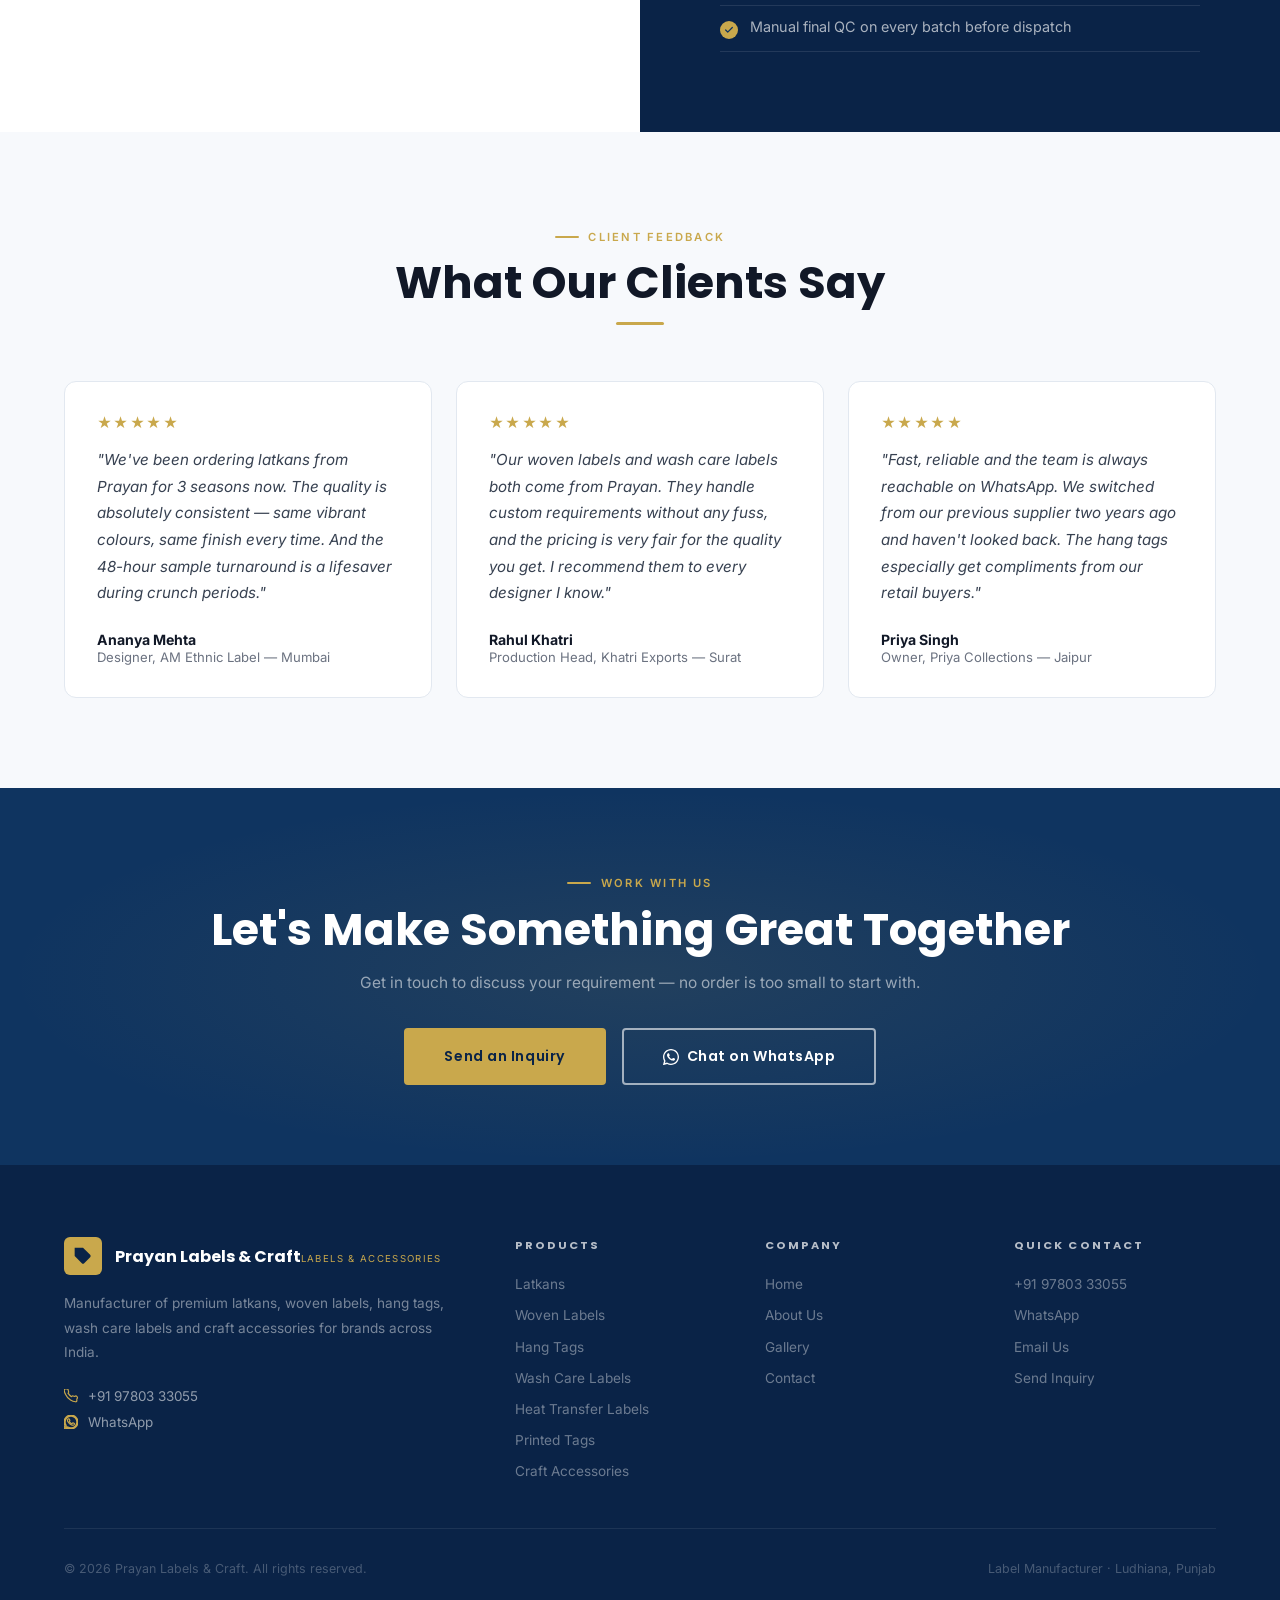
==== commit a38c07ef: "fix: replace footer emoji with brand tagline across all pages Remove 'Made with heart in India' emoj" ====
--- a/about.html
+++ b/about.html
@@ -398,7 +398,7 @@
     </div>
     <div class="footer__bottom">
       <span>© <span id="year"></span> Prayan Labels &amp; Craft. All rights reserved.</span>
-      <span>Made with ❤️ in India 🇮🇳</span>
+      <span>Label Manufacturer · Ludhiana, Punjab</span>
     </div>
   </div>
 </footer>
